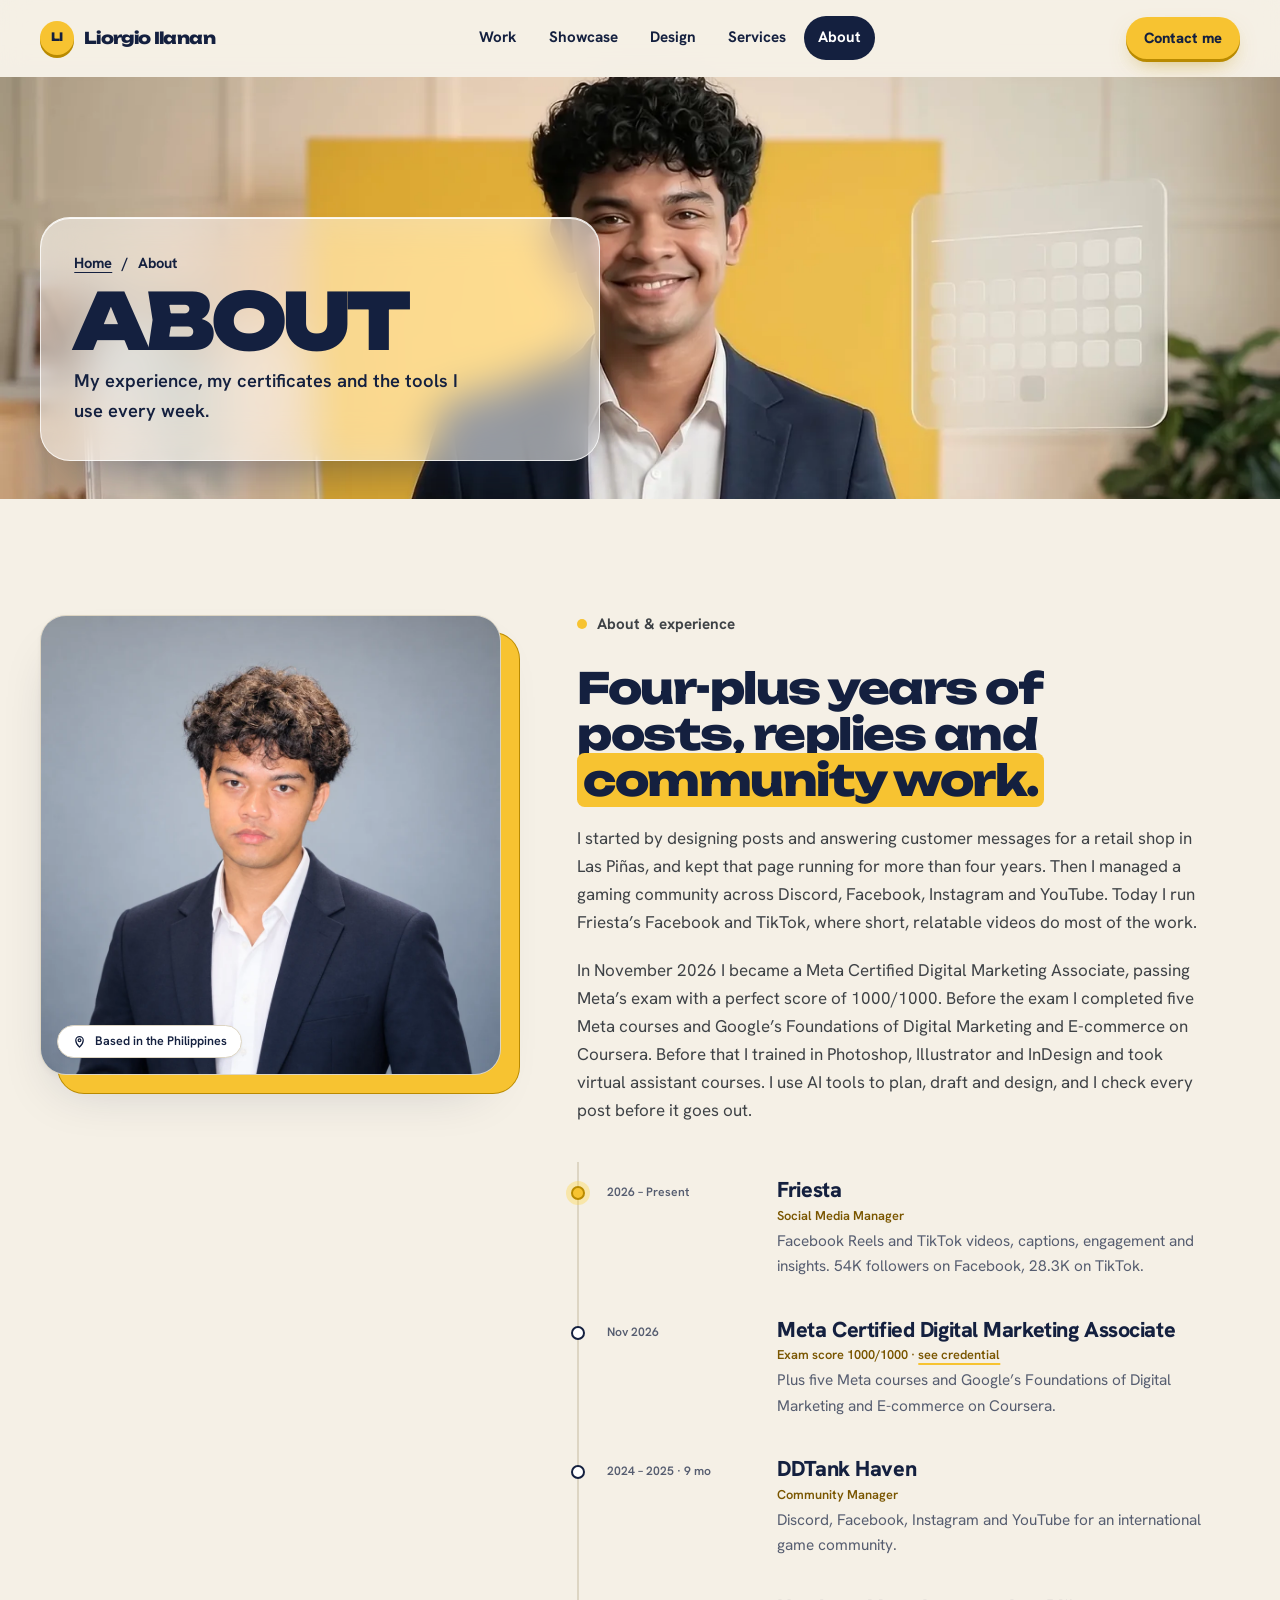
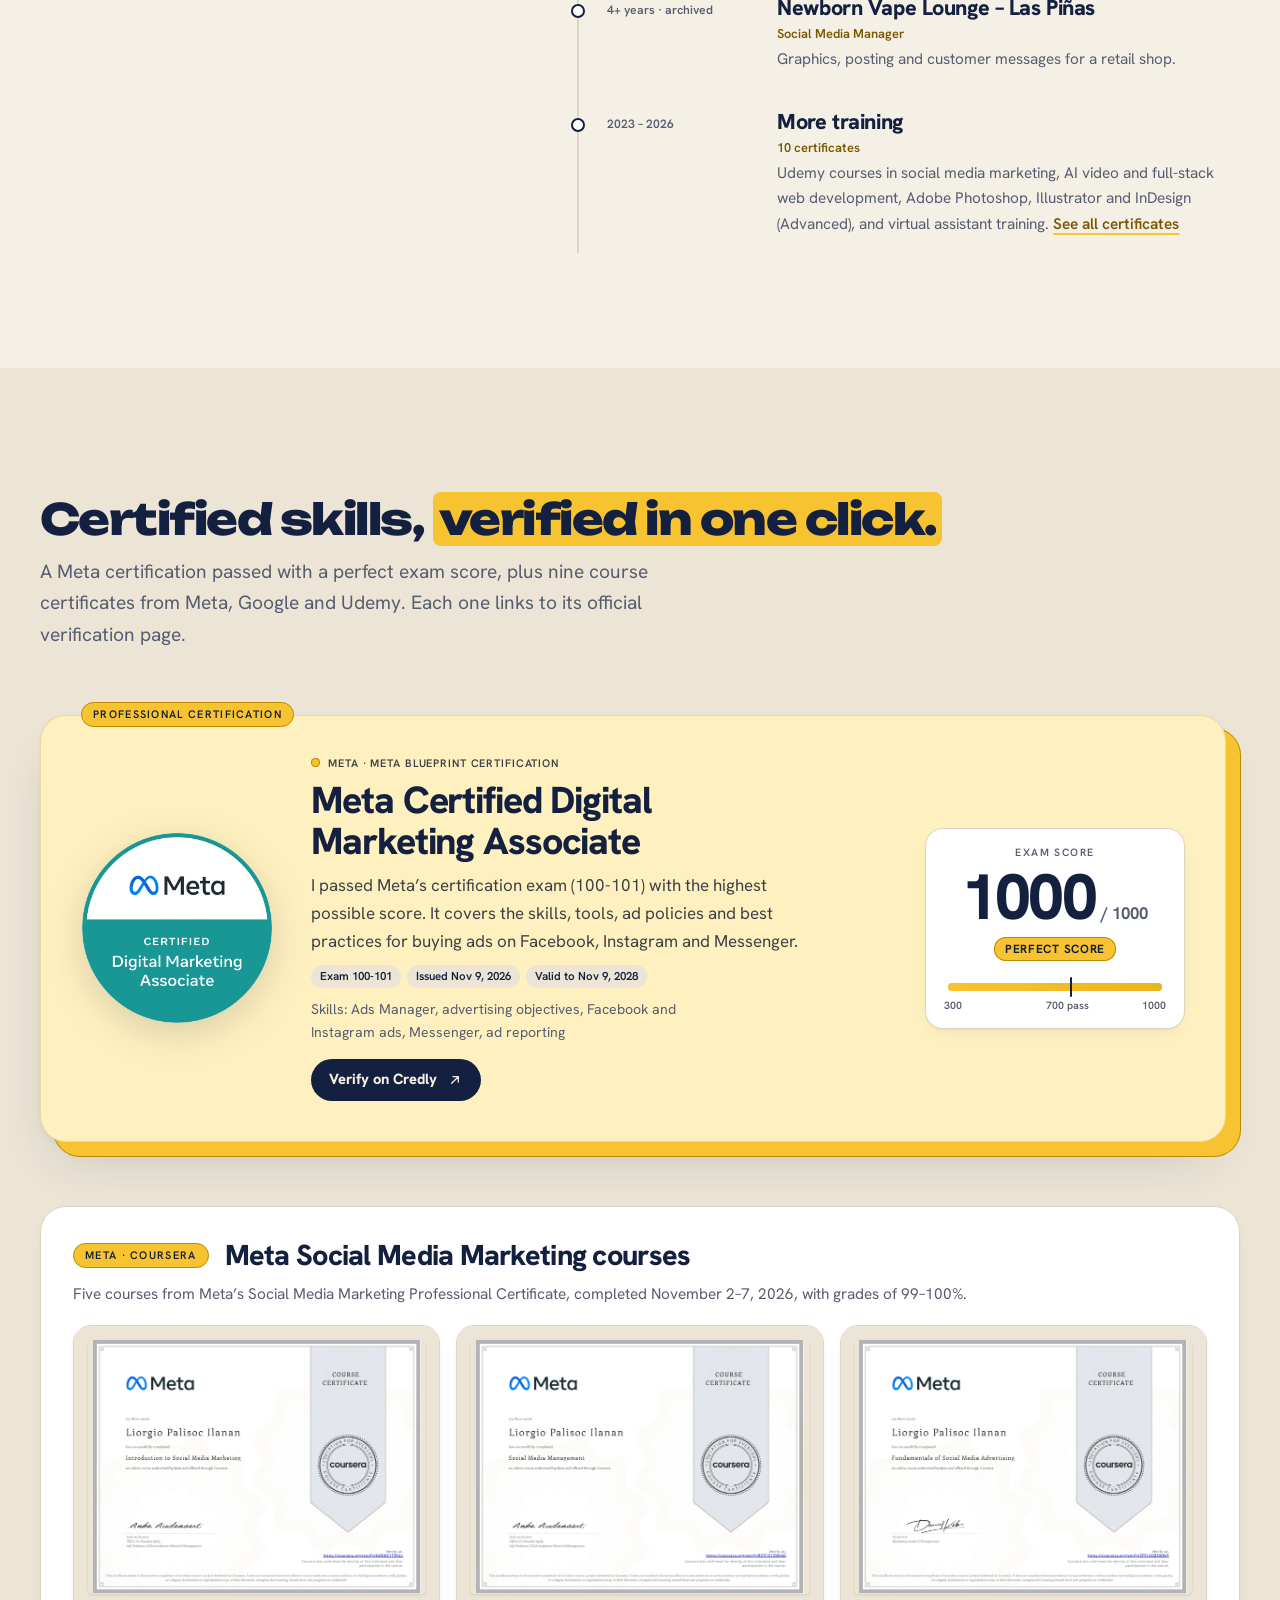
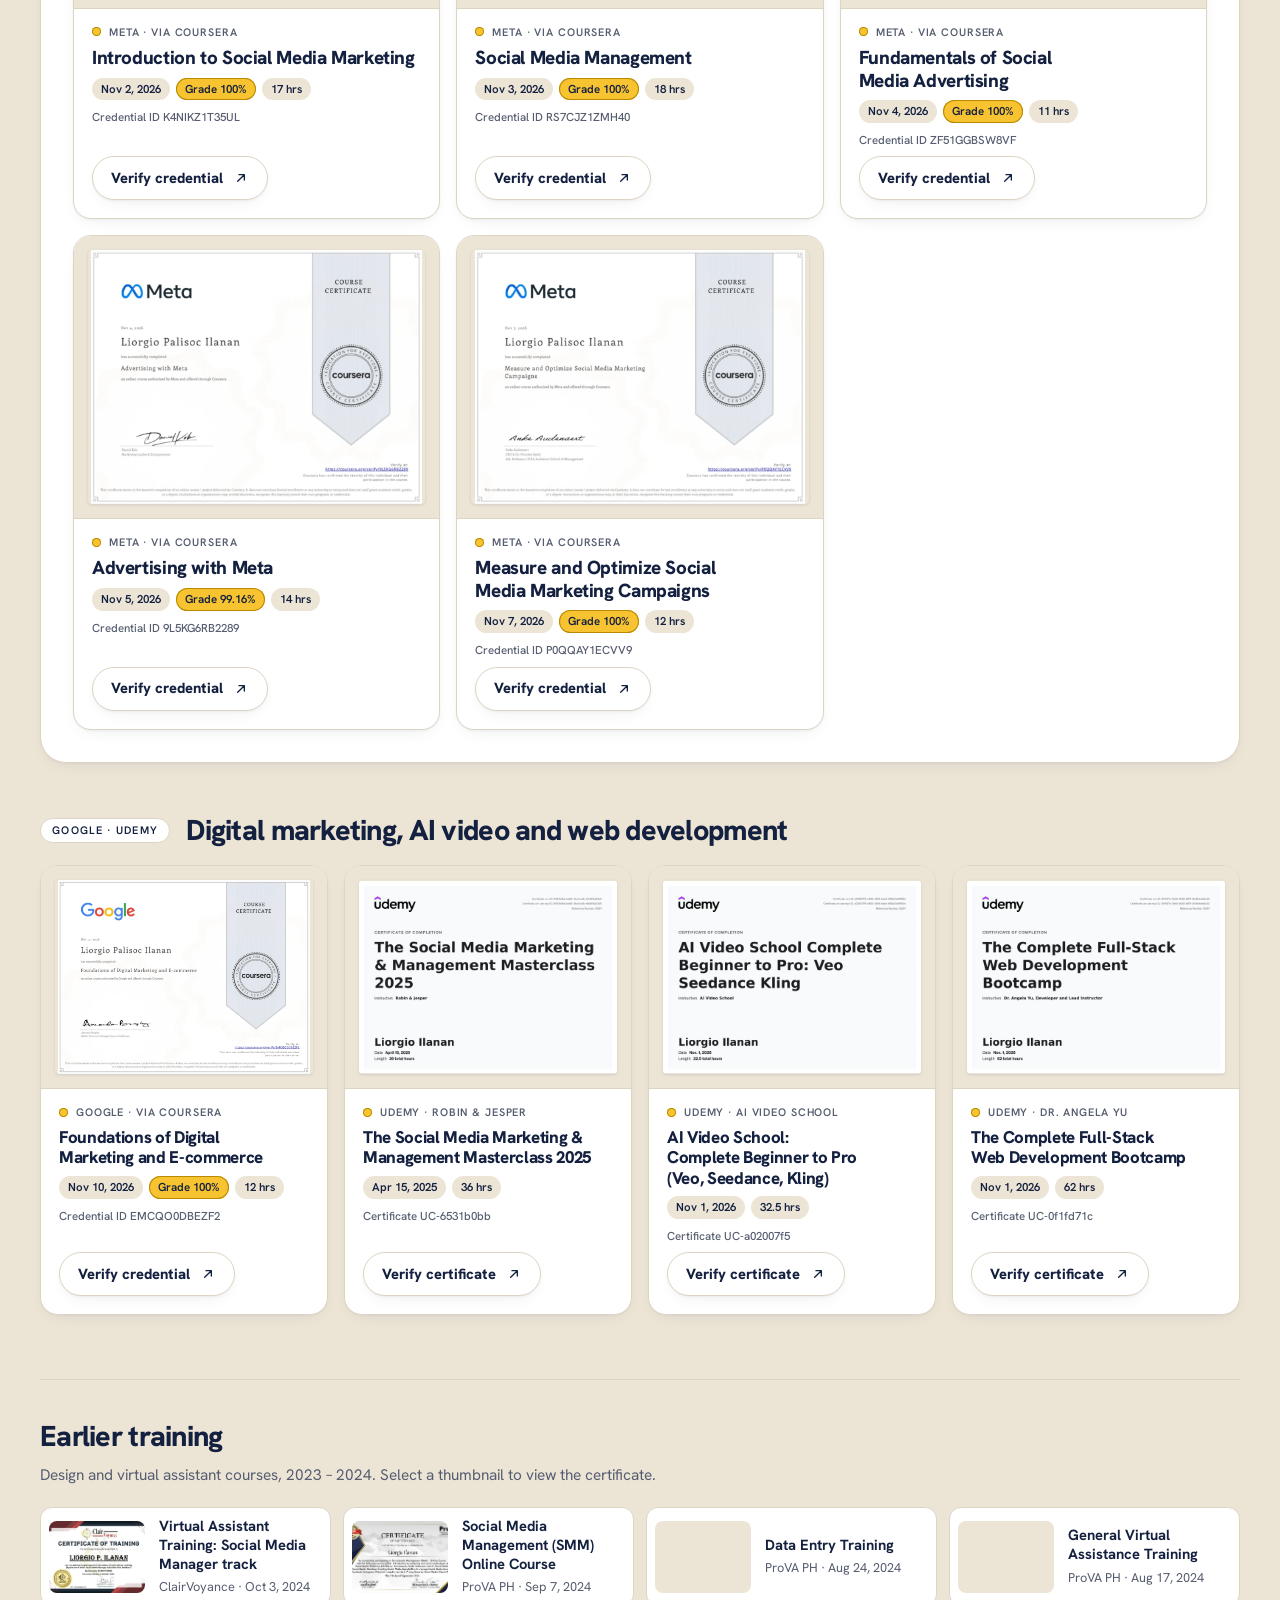
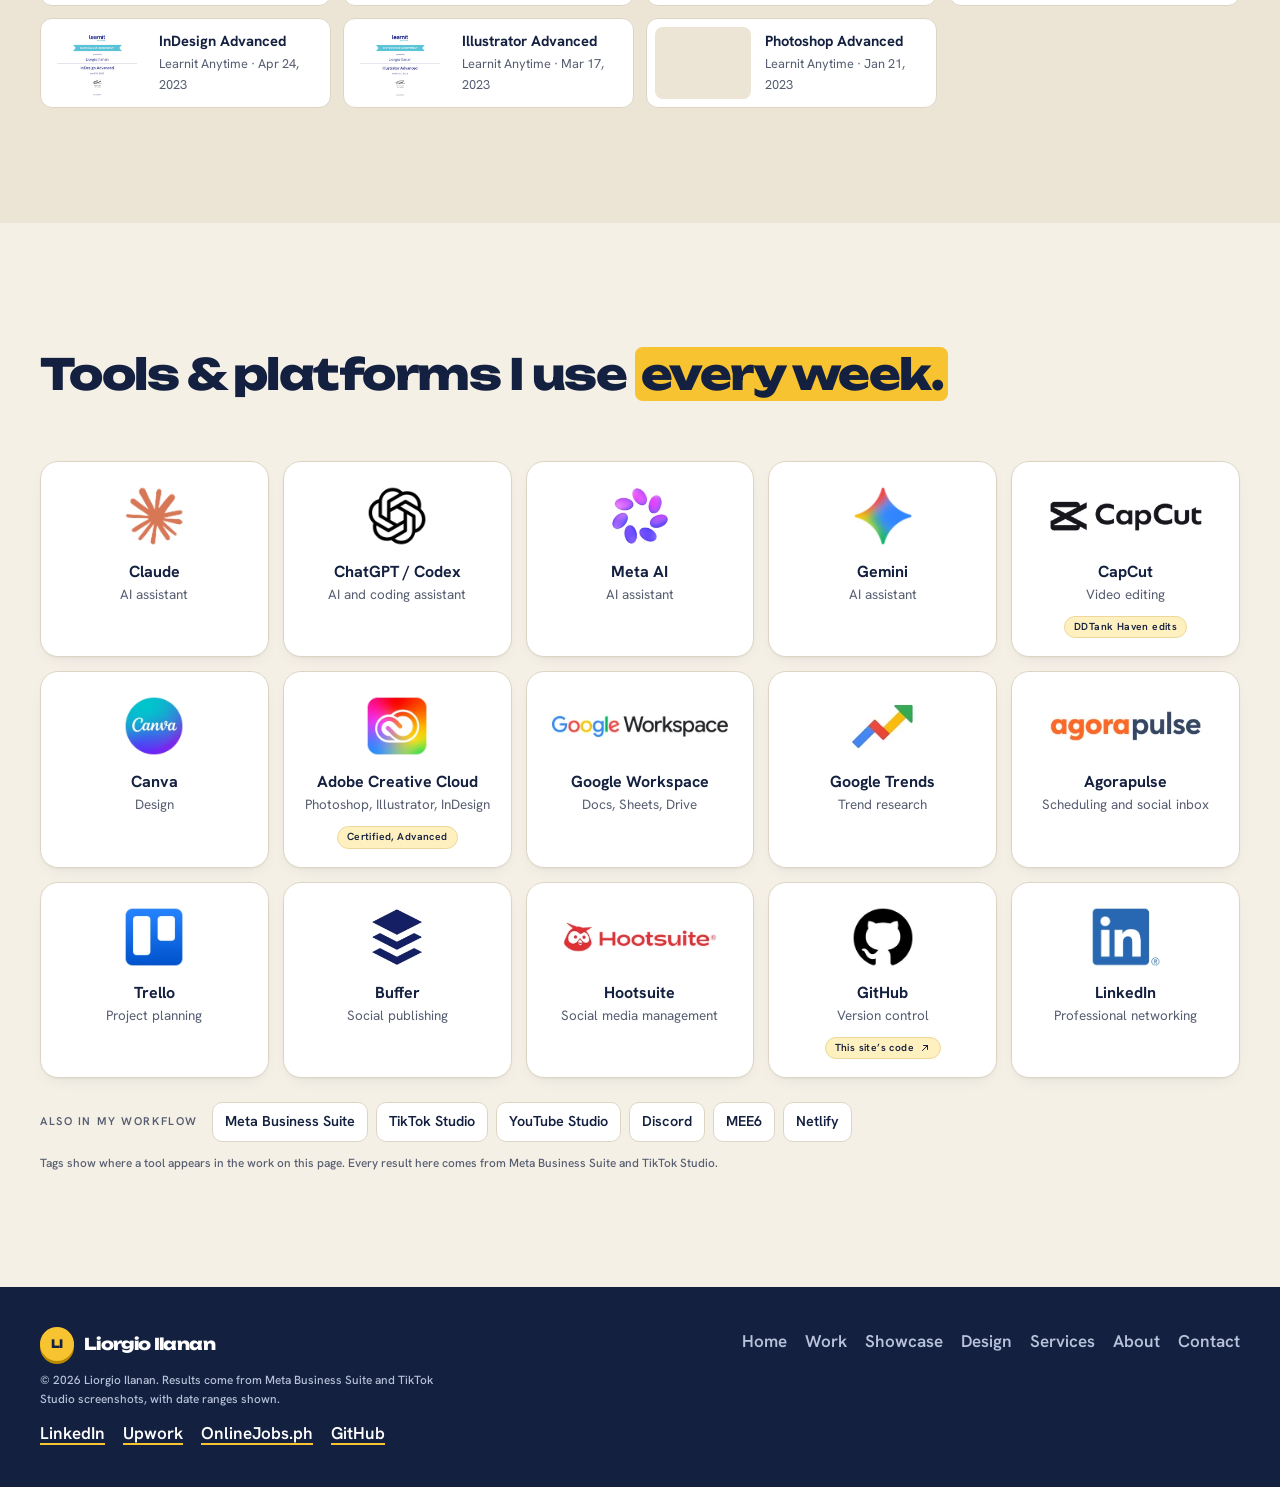
==== about.html @ defb8790 "Rebuild the portfolio as a multi-page site around the studio video Home now opens on Liorgio's studi" ====
<!doctype html>
<html lang="en">
<head>
<meta charset="utf-8">
<meta name="viewport" content="width=device-width, initial-scale=1, viewport-fit=cover">
<title>About | Experience, certificates and tools of Liorgio Ilanan</title>
<meta name="description" content="About Liorgio Ilanan: experience, the Meta Certified Digital Marketing Associate credential (1000/1000), Meta, Google and Udemy certificates, and tools.">
<meta name="robots" content="index, follow, max-image-preview:large">
<meta name="theme-color" content="#F5F0E6">
<meta name="author" content="Liorgio Ilanan">
<link rel="canonical" href="https://liorgioilanan.com/about.html">
<link rel="icon" href="/favicon.svg" type="image/svg+xml">
<link rel="apple-touch-icon" href="/apple-touch-icon.png">
<link rel="sitemap" type="application/xml" href="/sitemap.xml">
<meta property="og:type" content="website">
<meta property="og:locale" content="en_PH">
<meta property="og:site_name" content="Liorgio Ilanan">
<meta property="og:title" content="About | Experience, certificates and tools of Liorgio Ilanan">
<meta property="og:description" content="About Liorgio Ilanan: experience, the Meta Certified Digital Marketing Associate credential (1000/1000), Meta, Google and Udemy certificates, and tools.">
<meta property="og:url" content="https://liorgioilanan.com/about.html">
<meta property="og:image" content="https://raw.githubusercontent.com/Jiyoilnn/liorgio-smm-portfolio/main/og-image.jpg">
<meta property="og:image:alt" content="Liorgio Ilanan, Social Media &amp; Community Manager">
<meta property="og:image:width" content="1200">
<meta property="og:image:height" content="630">
<meta name="twitter:card" content="summary_large_image">
<meta name="twitter:title" content="About | Experience, certificates and tools of Liorgio Ilanan">
<meta name="twitter:description" content="About Liorgio Ilanan: experience, the Meta Certified Digital Marketing Associate credential (1000/1000), Meta, Google and Udemy certificates, and tools.">
<meta name="twitter:image" content="https://raw.githubusercontent.com/Jiyoilnn/liorgio-smm-portfolio/main/og-image.jpg">
<link rel="preload" as="image" href="img/hero-d.webp" type="image/webp" fetchpriority="high">
<script type="application/ld+json">{"@context":"https://schema.org","@graph":[{"@type":"WebSite","@id":"https://liorgioilanan.com/#website","url":"https://liorgioilanan.com/","name":"Liorgio Ilanan","inLanguage":"en","publisher":{"@id":"https://liorgioilanan.com/#person"}},{"@type":"WebPage","@id":"https://liorgioilanan.com/about.html#page","url":"https://liorgioilanan.com/about.html","name":"About | Experience, certificates and tools of Liorgio Ilanan","isPartOf":{"@id":"https://liorgioilanan.com/#website"},"about":{"@id":"https://liorgioilanan.com/#person"},"dateModified":"2026-11-12","inLanguage":"en"},{"@type":"BreadcrumbList","itemListElement":[{"@type":"ListItem","position":1,"name":"Home","item":"https://liorgioilanan.com/"},{"@type":"ListItem","position":2,"name":"About","item":"https://liorgioilanan.com/about.html"}]},{"@type":"Person","@id":"https://liorgioilanan.com/#person","name":"Liorgio Ilanan","givenName":"Liorgio","familyName":"Ilanan","jobTitle":"Social Media & Community Manager","award":"Meta Certified Digital Marketing Associate, exam score 1000/1000 (2026)","description":"Philippines-based Social Media & Community Manager: short-form Reels and TikToks, Discord communities, Meta ads and AI-assisted workflows.","url":"https://liorgioilanan.com/","image":"https://liorgioilanan.com/img/portrait-pro.webp","email":"mailto:ilananliorgio@gmail.com","address":{"@type":"PostalAddress","addressCountry":"PH"},"nationality":{"@type":"Country","name":"Philippines"},"worksFor":{"@type":"Organization","name":"Friesta","url":"https://www.facebook.com/profile.php?id=61585217476229"},"sameAs":["https://www.linkedin.com/in/liorgio-ilanan","https://www.upwork.com/freelancers/~018c248bba4673e37d","https://v2.onlinejobs.ph/jobseekers/info/3665353","https://github.com/Jiyoilnn"],"knowsAbout":["Social media management","Community management","Social media marketing","Social media advertising","Meta ads","Facebook Reels","TikTok marketing","Short-form video editing","Graphic design","Social media graphic design","Content planning","Discord community building","Customer personas","SMART goals and KPIs","Canva","Adobe Photoshop","CapCut","AI-assisted content workflows","Meta Ads Manager","Digital marketing","E-commerce marketing"],"hasCredential":[{"@type":"EducationalOccupationalCredential","name":"Meta Certified Digital Marketing Associate","credentialCategory":"Professional certification","educationalLevel":"Foundational","recognizedBy":{"@type":"Organization","name":"Meta"},"dateCreated":"2026-11-09","expires":"2028-11-09","url":"https://www.credly.com/badges/5b8d62da-4c95-43b2-bea7-99fc46a43070"},{"@type":"EducationalOccupationalCredential","name":"Introduction to Social Media Marketing","credentialCategory":"Course certificate","recognizedBy":{"@type":"Organization","name":"Meta"},"dateCreated":"2026-11-02","url":"https://coursera.org/share/1d00c72ac7eb42945563c8f54d3f9191"},{"@type":"EducationalOccupationalCredential","name":"Social Media Management","credentialCategory":"Course certificate","recognizedBy":{"@type":"Organization","name":"Meta"},"dateCreated":"2026-11-03","url":"https://coursera.org/share/b754c3d46e3225a2e65d7e848dc73378"},{"@type":"EducationalOccupationalCredential","name":"Fundamentals of Social Media Advertising","credentialCategory":"Course certificate","recognizedBy":{"@type":"Organization","name":"Meta"},"dateCreated":"2026-11-04","url":"https://coursera.org/share/e082be98833d5337c306645c3e685431"},{"@type":"EducationalOccupationalCredential","name":"Advertising with Meta","credentialCategory":"Course certificate","recognizedBy":{"@type":"Organization","name":"Meta"},"dateCreated":"2026-11-05","url":"https://www.coursera.org/account/accomplishments/verify/9L5KG6RB2289"},{"@type":"EducationalOccupationalCredential","name":"Measure and Optimize Social Media Marketing Campaigns","credentialCategory":"Course certificate","recognizedBy":{"@type":"Organization","name":"Meta"},"dateCreated":"2026-11-07","url":"https://www.coursera.org/account/accomplishments/verify/P0QQAY1ECVV9"},{"@type":"EducationalOccupationalCredential","name":"Foundations of Digital Marketing and E-commerce","credentialCategory":"Course certificate","recognizedBy":{"@type":"Organization","name":"Google"},"dateCreated":"2026-11-10","url":"https://www.coursera.org/account/accomplishments/verify/EMCQO0DBEZF2"},{"@type":"EducationalOccupationalCredential","name":"The Social Media Marketing & Management Masterclass 2025","credentialCategory":"Course certificate","recognizedBy":{"@type":"Organization","name":"Udemy"},"dateCreated":"2025-04-15","url":"https://www.udemy.com/certificate/UC-6531b0bb-ba68-4fcd-bc8c-ffa4515a23b5/"},{"@type":"EducationalOccupationalCredential","name":"AI Video School Complete Beginner to Pro: Veo Seedance Kling","credentialCategory":"Course certificate","recognizedBy":{"@type":"Organization","name":"Udemy"},"dateCreated":"2026-11-01","url":"https://www.udemy.com/certificate/UC-a02007f5-c602-4818-bde3-668a7e26f93d/"},{"@type":"EducationalOccupationalCredential","name":"The Complete Full-Stack Web Development Bootcamp","credentialCategory":"Course certificate","recognizedBy":{"@type":"Organization","name":"Udemy"},"dateCreated":"2026-11-01","url":"https://www.udemy.com/certificate/UC-0f1fd71c-2bf9-4b28-b87f-2b19cbdd0c32/"}]}]}</script>
<link rel="preconnect" href="https://fonts.googleapis.com">
<link rel="preconnect" href="https://fonts.gstatic.com" crossorigin>
<link rel="stylesheet" href="https://fonts.googleapis.com/css2?family=Unbounded:wght@600;800;900&family=Hanken+Grotesk:wght@400;500;600;700;800&display=swap">
<link rel="stylesheet" href="site.css">
</head>
<body>
<svg width="0" height="0" style="position:absolute" aria-hidden="true">
  <symbol id="i-arrow" viewBox="0 0 24 24"><path d="M5 12h14M13 6l6 6-6 6"/></symbol>
  <symbol id="i-out" viewBox="0 0 24 24"><path d="M7 17 17 7M9 7h8v8"/></symbol>
  <symbol id="i-menu" viewBox="0 0 24 24"><path d="M4 7h16M4 12h16M4 17h16"/></symbol>
  <symbol id="i-close" viewBox="0 0 24 24"><path d="M6 6l12 12M18 6 6 18"/></symbol>
  <symbol id="i-left" viewBox="0 0 24 24"><path d="M19 12H5M11 6l-6 6 6 6"/></symbol>
  <symbol id="i-copy" viewBox="0 0 24 24"><rect x="9" y="9" width="11" height="11" rx="2"/><path d="M5 15V6a2 2 0 0 1 2-2h9"/></symbol>
  <symbol id="i-mail" viewBox="0 0 24 24"><rect x="3" y="5" width="18" height="14" rx="2"/><path d="m4 7 8 6 8-6"/></symbol>
  <symbol id="i-plus" viewBox="0 0 24 24"><path d="M12 5v14M5 12h14"/></symbol>
  <symbol id="i-pin" viewBox="0 0 24 24"><path d="M12 21s-6-5.5-6-11a6 6 0 0 1 12 0c0 5.5-6 11-6 11z"/><circle cx="12" cy="10" r="2.2"/></symbol>
  <symbol id="i-video" viewBox="0 0 24 24"><rect x="5" y="2.5" width="14" height="19" rx="3"/><path d="M10.5 9.5v5l4-2.5z"/></symbol>
  <symbol id="i-cal" viewBox="0 0 24 24"><rect x="3.5" y="5" width="17" height="15.5" rx="2.5"/><path d="M3.5 10h17M8 3v4M16 3v4M8 14h2M14 14h2M8 17h2"/></symbol>
  <symbol id="i-image" viewBox="0 0 24 24"><rect x="3.5" y="4" width="17" height="16" rx="2.5"/><circle cx="9" cy="9.5" r="1.8"/><path d="m4 18 5.5-5.5 4 4L16 14l4 4"/></symbol>
  <symbol id="i-users" viewBox="0 0 24 24"><circle cx="9" cy="8.5" r="3.2"/><path d="M3 19.5c.6-3.3 3-5 6-5s5.4 1.7 6 5"/><circle cx="17" cy="9.5" r="2.4"/><path d="M16.5 14.6c2.3.2 4 1.7 4.5 4.4"/></symbol>
  <symbol id="i-chat" viewBox="0 0 24 24"><path d="M4 5.5h16v10H9.5L5 19.5v-4H4z"/><path d="M8 9.5h8M8 12.5h5"/></symbol>
  <symbol id="i-chart" viewBox="0 0 24 24"><path d="M4 20h16M7 16.5v-5M12 16.5V7M17 16.5v-8"/></symbol>
  <symbol id="i-spark" viewBox="0 0 24 24"><path d="M12 3.5 13.8 9l5.7 1.5-5.7 1.6L12 17.5l-1.8-5.4L4.5 10.5 10.2 9z"/><path d="M18.5 16.5l.7 2 2 .7-2 .7-.7 2-.7-2-2-.7 2-.7z"/></symbol>
  <symbol id="i-play" viewBox="0 0 24 24"><path d="M8 5.5v13l10.5-6.5z"/></symbol>
  <symbol id="i-award" viewBox="0 0 24 24"><circle cx="12" cy="9" r="5.5"/><path d="m9.6 9.1 1.7 1.7 3.2-3.3"/><path d="M8.6 13.4 7.2 21l4.8-2.6 4.8 2.6-1.4-7.6"/></symbol>
  <symbol id="i-target" viewBox="0 0 24 24"><circle cx="12" cy="12" r="8.5"/><circle cx="12" cy="12" r="4.5"/><circle cx="12" cy="12" r=".8"/></symbol>
</svg>

<a class="skip" href="#main">Skip to content</a>

<header class="site-head" id="site-head">
  <div class="wrap nav">
    <a class="brand" href="index.html" aria-label="Liorgio Ilanan, home"><span class="brand-mark" aria-hidden="true">LI</span><span>Liorgio Ilanan</span></a>
    <nav aria-label="Main">
      <ul class="pill">
        <li><a href="work.html">Work</a></li>
        <li><a href="showcase.html">Showcase</a></li>
        <li><a href="design.html">Design</a></li>
        <li><a href="services.html">Services</a></li>
        <li><a href="about.html" aria-current="page">About</a></li>
      </ul>
    </nav>
    <div class="nav-end">
      <a class="btn btn-sun btn-sm" href="contact.html">Contact me</a>
      <button class="menu-btn" id="menu-btn" type="button" aria-expanded="false" aria-controls="mobile-menu" aria-label="Open menu"><svg class="ic"><use href="#i-menu"/></svg></button>
    </div>
  </div>
  <div class="mobile-menu" id="mobile-menu" hidden>
    <nav class="wrap" aria-label="Mobile">
      <ul>
        <li><a href="index.html">Home <svg class="ic"><use href="#i-arrow"/></svg></a></li>
        <li><a href="work.html">Work <svg class="ic"><use href="#i-arrow"/></svg></a></li>
        <li><a href="showcase.html">Showcase <svg class="ic"><use href="#i-arrow"/></svg></a></li>
        <li><a href="design.html">Design <svg class="ic"><use href="#i-arrow"/></svg></a></li>
        <li><a href="services.html">Services <svg class="ic"><use href="#i-arrow"/></svg></a></li>
        <li><a href="about.html" aria-current="page">About <svg class="ic"><use href="#i-arrow"/></svg></a></li>
        <li><a href="contact.html">Contact <svg class="ic"><use href="#i-arrow"/></svg></a></li>
      </ul>
    </nav>
  </div>
</header>

<main id="main" class="pg-about">
<section class="ph" aria-labelledby="ph-title">
  <img class="ph-bg" src="img/hero-d.webp" width="1600" height="900" alt="Liorgio Ilanan in his studio, smiling at the camera" fetchpriority="high">
  <div class="wrap ph-in">
    <div class="ph-card glass">
      <p class="crumb"><a href="index.html">Home</a><span aria-hidden="true">/</span>About</p>
      <h1 class="ph-title" id="ph-title">About</h1>
      <p class="ph-sub">My experience, my certificates and the tools I use every week.</p>
    </div>
  </div>
</section>
<section class="band" id="experience" aria-labelledby="about-title">
  <div class="wrap about">
    <figure class="about-photo rv" style="margin:0">
      <img src="img/portrait-about.webp" width="1000" height="1000" alt="Liorgio Ilanan in a navy blazer and white shirt" loading="lazy" decoding="async">
      <figcaption class="loc"><svg class="ic" style="width:15px;height:15px"><use href="#i-pin"/></svg>Based in the Philippines</figcaption>
    </figure>
    <div class="about-body">
      <p class="eyebrow">About &amp; experience</p>
      <h2 class="h2" id="about-title">Four-plus years of posts, replies and <mark>community work.</mark></h2>
      <p>I started by designing posts and answering customer messages for a retail shop in Las Piñas, and kept that page running for more than four years. Then I managed a gaming community across Discord, Facebook, Instagram and YouTube. Today I run Friesta’s Facebook and TikTok, where short, relatable videos do most of the work.</p>
      <p>In November 2026 I became a Meta Certified Digital Marketing Associate, passing Meta’s exam with a perfect score of 1000/1000. Before the exam I completed five Meta courses and Google’s Foundations of Digital Marketing and E-commerce on Coursera. Before that I trained in Photoshop, Illustrator and InDesign and took virtual assistant courses. I use AI tools to plan, draft and design, and I check every post before it goes out.</p>
      <ol class="timeline" aria-label="Career timeline">
        <li class="tl now"><span class="when">2026 – Present</span><h3>Friesta<small>Social Media Manager</small></h3><p>Facebook Reels and TikTok videos, captions, engagement and insights. 54K followers on Facebook, 28.3K on TikTok.</p></li>
        <li class="tl"><span class="when">Nov 2026</span><h3>Meta Certified Digital Marketing Associate<small>Exam score 1000/1000 · <a class="link" href="#meta-certified">see credential</a></small></h3><p>Plus five Meta courses and Google’s Foundations of Digital Marketing and E-commerce on Coursera.</p></li>
        <li class="tl"><span class="when">2024 – 2025 · 9 mo</span><h3>DDTank Haven<small>Community Manager</small></h3><p>Discord, Facebook, Instagram and YouTube for an international game community.</p></li>
        <li class="tl"><span class="when">4+ years · archived</span><h3>Newborn Vape Lounge – Las Piñas<small>Social Media Manager</small></h3><p>Graphics, posting and customer messages for a retail shop.</p></li>
        <li class="tl"><span class="when">2023 – 2026</span><h3>More training<small>10 certificates</small></h3><p>Udemy courses in social media marketing, AI video and full-stack web development, Adobe Photoshop, Illustrator and InDesign (Advanced), and virtual assistant training. <a class="link" href="#certifications">See all certificates</a></p></li>
      </ol>
    </div>
  </div>
</section>
<section class="band alt" id="certifications" aria-labelledby="cert-title">
  <div class="wrap">
    <div class="section-head rv">
      <p class="eyebrow">Certifications</p>
      <h2 class="h2" id="cert-title">Certified skills, <mark>verified in one click.</mark></h2>
      <p class="lead">A Meta certification passed with a perfect exam score, plus nine course certificates from Meta, Google and Udemy. Each one links to its official verification page.</p>
    </div>

    <article class="feat rv" id="meta-certified" aria-labelledby="feat-title">
      <span class="tag sun feat-ribbon">Professional certification</span>
      <a class="feat-badge" href="https://www.credly.com/badges/5b8d62da-4c95-43b2-bea7-99fc46a43070" target="_blank" rel="noopener"><img src="img/badge-meta-dma.webp" width="680" height="680" alt="Meta Certified Digital Marketing Associate badge" loading="lazy" decoding="async"><span class="sr-only"> (view the badge on Credly, opens in a new tab)</span></a>
      <div class="feat-info">
        <p class="iss"><i aria-hidden="true"></i>Meta · Meta Blueprint certification</p>
        <h3 id="feat-title">Meta Certified Digital Marketing Associate</h3>
        <p>I passed Meta’s certification exam (100-101) with the highest possible score. It covers the skills, tools, ad policies and best practices for buying ads on Facebook, Instagram and Messenger.</p>
        <ul class="facts"><li>Exam 100-101</li><li>Issued Nov 9, 2026</li><li>Valid to Nov 9, 2028</li></ul>
        <p class="skills">Skills: Ads Manager, advertising objectives, Facebook and Instagram ads, Messenger, ad reporting</p>
        <div class="acts">
          <a class="btn btn-dark btn-sm" href="https://www.credly.com/badges/5b8d62da-4c95-43b2-bea7-99fc46a43070" target="_blank" rel="noopener">Verify on Credly <svg class="ic" aria-hidden="true"><use href="#i-out"/></svg><span class="sr-only"> (opens in a new tab)</span></a>
        </div>
      </div>
      <div class="score" aria-label="Exam score 1000 out of 1000, passing score 700">
        <p class="k">Exam score</p>
        <p class="v"><b>1000</b><span>/ 1000</span></p>
        <span class="pill">Perfect score</span>
        <div class="meter-wrap" aria-hidden="true">
          <div class="meter"><i></i><span class="pass"></span></div>
          <p class="meter-x"><span>300</span><span>700 pass</span><span>1000</span></p>
        </div>
      </div>
    </article>

    <div class="cgroup meta rv">
      <div class="cgroup-head">
        <span class="tag sun">Meta · Coursera</span>
        <h3>Meta Social Media Marketing courses</h3>
        <p>Five courses from Meta’s Social Media Marketing Professional Certificate, completed November 2–7, 2026, with grades of 99–100%.</p>
      </div>
      <div class="vgrid">
        <article class="vcert">
          <button class="zoom" type="button" data-full="img/cert-meta-intro.webp" data-group="vcerts" data-cap="Meta course certificate via Coursera: Introduction to Social Media Marketing, completed Nov 2, 2026. Verify at coursera.org/verify/K4NIKZ1T35UL."><img src="img/cert-meta-intro.webp" width="1400" height="1082" alt="Meta certificate: Introduction to Social Media Marketing" loading="lazy" decoding="async"></button>
          <div class="vbody">
            <p class="iss"><i aria-hidden="true"></i>Meta · via Coursera</p>
            <h4>Introduction to Social Media Marketing</h4>
            <ul class="facts"><li>Nov 2, 2026</li><li class="hi">Grade 100%</li><li>17 hrs</li></ul>
            <p class="cid">Credential ID K4NIKZ1T35UL</p>
            <a class="btn btn-ghost btn-sm" href="https://coursera.org/share/1d00c72ac7eb42945563c8f54d3f9191" target="_blank" rel="noopener">Verify credential <svg class="ic" aria-hidden="true"><use href="#i-out"/></svg><span class="sr-only"> for Introduction to Social Media Marketing (opens in a new tab)</span></a>
          </div>
        </article>
        <article class="vcert">
          <button class="zoom" type="button" data-full="img/cert-meta-smm.webp" data-group="vcerts" data-cap="Meta course certificate via Coursera: Social Media Management, completed Nov 3, 2026. Verify at coursera.org/verify/RS7CJZ1ZMH40."><img src="img/cert-meta-smm.webp" width="1400" height="1082" alt="Meta certificate: Social Media Management" loading="lazy" decoding="async"></button>
          <div class="vbody">
            <p class="iss"><i aria-hidden="true"></i>Meta · via Coursera</p>
            <h4>Social Media Management</h4>
            <ul class="facts"><li>Nov 3, 2026</li><li class="hi">Grade 100%</li><li>18 hrs</li></ul>
            <p class="cid">Credential ID RS7CJZ1ZMH40</p>
            <a class="btn btn-ghost btn-sm" href="https://coursera.org/share/b754c3d46e3225a2e65d7e848dc73378" target="_blank" rel="noopener">Verify credential <svg class="ic" aria-hidden="true"><use href="#i-out"/></svg><span class="sr-only"> for Social Media Management (opens in a new tab)</span></a>
          </div>
        </article>
        <article class="vcert">
          <button class="zoom" type="button" data-full="img/cert-meta-ads.webp" data-group="vcerts" data-cap="Meta course certificate via Coursera: Fundamentals of Social Media Advertising, completed Nov 4, 2026. Verify at coursera.org/verify/ZF51GGBSW8VF."><img src="img/cert-meta-ads.webp" width="1400" height="1082" alt="Meta certificate: Fundamentals of Social Media Advertising" loading="lazy" decoding="async"></button>
          <div class="vbody">
            <p class="iss"><i aria-hidden="true"></i>Meta · via Coursera</p>
            <h4>Fundamentals of Social Media Advertising</h4>
            <ul class="facts"><li>Nov 4, 2026</li><li class="hi">Grade 100%</li><li>11 hrs</li></ul>
            <p class="cid">Credential ID ZF51GGBSW8VF</p>
            <a class="btn btn-ghost btn-sm" href="https://coursera.org/share/e082be98833d5337c306645c3e685431" target="_blank" rel="noopener">Verify credential <svg class="ic" aria-hidden="true"><use href="#i-out"/></svg><span class="sr-only"> for Fundamentals of Social Media Advertising (opens in a new tab)</span></a>
          </div>
        </article>
        <article class="vcert">
          <button class="zoom" type="button" data-full="img/cert-meta-advertising.webp" data-group="vcerts" data-cap="Meta course certificate via Coursera: Advertising with Meta, completed Nov 5, 2026 with a 99.16% grade. Verify at coursera.org/verify/9L5KG6RB2289."><img src="img/cert-meta-advertising.webp" width="998" height="766" alt="Meta certificate: Advertising with Meta" loading="lazy" decoding="async"></button>
          <div class="vbody">
            <p class="iss"><i aria-hidden="true"></i>Meta · via Coursera</p>
            <h4>Advertising with Meta</h4>
            <ul class="facts"><li>Nov 5, 2026</li><li class="hi">Grade 99.16%</li><li>14 hrs</li></ul>
            <p class="cid">Credential ID 9L5KG6RB2289</p>
            <a class="btn btn-ghost btn-sm" href="https://www.coursera.org/account/accomplishments/verify/9L5KG6RB2289" target="_blank" rel="noopener">Verify credential <svg class="ic" aria-hidden="true"><use href="#i-out"/></svg><span class="sr-only"> for Advertising with Meta (opens in a new tab)</span></a>
          </div>
        </article>
        <article class="vcert">
          <button class="zoom" type="button" data-full="img/cert-meta-measure.webp" data-group="vcerts" data-cap="Meta course certificate via Coursera: Measure and Optimize Social Media Marketing Campaigns, completed Nov 7, 2026 with a 100% grade. Verify at coursera.org/verify/P0QQAY1ECVV9."><img src="img/cert-meta-measure.webp" width="998" height="766" alt="Meta certificate: Measure and Optimize Social Media Marketing Campaigns" loading="lazy" decoding="async"></button>
          <div class="vbody">
            <p class="iss"><i aria-hidden="true"></i>Meta · via Coursera</p>
            <h4>Measure and Optimize Social Media Marketing Campaigns</h4>
            <ul class="facts"><li>Nov 7, 2026</li><li class="hi">Grade 100%</li><li>12 hrs</li></ul>
            <p class="cid">Credential ID P0QQAY1ECVV9</p>
            <a class="btn btn-ghost btn-sm" href="https://www.coursera.org/account/accomplishments/verify/P0QQAY1ECVV9" target="_blank" rel="noopener">Verify credential <svg class="ic" aria-hidden="true"><use href="#i-out"/></svg><span class="sr-only"> for Measure and Optimize Social Media Marketing Campaigns (opens in a new tab)</span></a>
          </div>
        </article>
      </div>
    </div>

    <div class="cgroup rv">
      <div class="cgroup-head">
        <span class="tag">Google · Udemy</span>
        <h3>Digital marketing, AI video and web development</h3>
      </div>
      <div class="vgrid four">
        <article class="vcert">
          <button class="zoom" type="button" data-full="img/cert-google-dmec.webp" data-group="vcerts" data-cap="Google course certificate via Coursera: Foundations of Digital Marketing and E-commerce, completed Nov 10, 2026 with a 100% grade. Verify at coursera.org/verify/EMCQO0DBEZF2."><img src="img/cert-google-dmec.webp" width="998" height="766" alt="Google certificate: Foundations of Digital Marketing and E-commerce" loading="lazy" decoding="async"></button>
          <div class="vbody">
            <p class="iss"><i aria-hidden="true"></i>Google · via Coursera</p>
            <h4>Foundations of Digital Marketing and E-commerce</h4>
            <ul class="facts"><li>Nov 10, 2026</li><li class="hi">Grade 100%</li><li>12 hrs</li></ul>
            <p class="cid">Credential ID EMCQO0DBEZF2</p>
            <a class="btn btn-ghost btn-sm" href="https://www.coursera.org/account/accomplishments/verify/EMCQO0DBEZF2" target="_blank" rel="noopener">Verify credential <svg class="ic" aria-hidden="true"><use href="#i-out"/></svg><span class="sr-only"> for Foundations of Digital Marketing and E-commerce (opens in a new tab)</span></a>
          </div>
        </article>
        <article class="vcert">
          <button class="zoom" type="button" data-full="img/cert-udemy-smm.webp" data-group="vcerts" data-cap="Udemy certificate of completion: The Social Media Marketing &amp; Management Masterclass 2025, by Robin &amp; Jesper, April 15, 2025, 36 total hours."><img src="img/cert-udemy-smm.webp" width="1400" height="1041" alt="Udemy certificate: The Social Media Marketing and Management Masterclass 2025" loading="lazy" decoding="async"></button>
          <div class="vbody">
            <p class="iss"><i aria-hidden="true"></i>Udemy · Robin &amp; Jesper</p>
            <h4>The Social Media Marketing &amp; Management Masterclass 2025</h4>
            <ul class="facts"><li>Apr 15, 2025</li><li>36 hrs</li></ul>
            <p class="cid">Certificate UC-6531b0bb</p>
            <a class="btn btn-ghost btn-sm" href="https://www.udemy.com/certificate/UC-6531b0bb-ba68-4fcd-bc8c-ffa4515a23b5/" target="_blank" rel="noopener">Verify certificate <svg class="ic" aria-hidden="true"><use href="#i-out"/></svg><span class="sr-only"> for the Social Media Marketing and Management Masterclass (opens in a new tab)</span></a>
          </div>
        </article>
        <article class="vcert">
          <button class="zoom" type="button" data-full="img/cert-udemy-aivideo.webp" data-group="vcerts" data-cap="Udemy certificate of completion: AI Video School Complete Beginner to Pro: Veo Seedance Kling, by AI Video School, Nov 1, 2026, 32.5 total hours."><img src="img/cert-udemy-aivideo.webp" width="1400" height="1041" alt="Udemy certificate: AI Video School Complete Beginner to Pro" loading="lazy" decoding="async"></button>
          <div class="vbody">
            <p class="iss"><i aria-hidden="true"></i>Udemy · AI Video School</p>
            <h4>AI Video School: Complete Beginner to Pro (Veo, Seedance, Kling)</h4>
            <ul class="facts"><li>Nov 1, 2026</li><li>32.5 hrs</li></ul>
            <p class="cid">Certificate UC-a02007f5</p>
            <a class="btn btn-ghost btn-sm" href="https://www.udemy.com/certificate/UC-a02007f5-c602-4818-bde3-668a7e26f93d/" target="_blank" rel="noopener">Verify certificate <svg class="ic" aria-hidden="true"><use href="#i-out"/></svg><span class="sr-only"> for AI Video School (opens in a new tab)</span></a>
          </div>
        </article>
        <article class="vcert">
          <button class="zoom" type="button" data-full="img/cert-udemy-fullstack.webp" data-group="vcerts" data-cap="Udemy certificate of completion: The Complete Full-Stack Web Development Bootcamp, by Dr. Angela Yu, Nov 1, 2026, 62 total hours."><img src="img/cert-udemy-fullstack.webp" width="1400" height="1041" alt="Udemy certificate: The Complete Full-Stack Web Development Bootcamp" loading="lazy" decoding="async"></button>
          <div class="vbody">
            <p class="iss"><i aria-hidden="true"></i>Udemy · Dr. Angela Yu</p>
            <h4>The Complete Full-Stack Web Development Bootcamp</h4>
            <ul class="facts"><li>Nov 1, 2026</li><li>62 hrs</li></ul>
            <p class="cid">Certificate UC-0f1fd71c</p>
            <a class="btn btn-ghost btn-sm" href="https://www.udemy.com/certificate/UC-0f1fd71c-2bf9-4b28-b87f-2b19cbdd0c32/" target="_blank" rel="noopener">Verify certificate <svg class="ic" aria-hidden="true"><use href="#i-out"/></svg><span class="sr-only"> for the Full-Stack Web Development Bootcamp (opens in a new tab)</span></a>
          </div>
        </article>
      </div>
    </div>

    <div class="older rv">
      <div class="cgroup-head">
        <h3>Earlier training</h3>
        <p>Design and virtual assistant courses, 2023 – 2024. Select a thumbnail to view the certificate.</p>
      </div>
      <ul class="older-list">
        <li><button class="zoom" type="button" data-full="img/cert-clairvoyance.webp" data-group="oldcerts" data-cap="ClairVoyance certificate of training: two-week Virtual Assistant Training (Appointment Setter, Social Media Manager, Administrative Assistant), October 3, 2024."><img src="img/cert-clairvoyance.webp" width="963" height="669" alt="ClairVoyance certificate" loading="lazy" decoding="async"></button><div><p class="ti">Virtual Assistant Training: Social Media Manager track</p><p class="dt">ClairVoyance · Oct 3, 2024</p></div></li>
        <li><button class="zoom" type="button" data-full="img/cert-prova-smm.webp" data-group="oldcerts" data-cap="ProVA PH certificate of participation: Social Media Management (SMM) Online Course, September 7, 2024."><img src="img/cert-prova-smm.webp" width="1077" height="617" alt="ProVA SMM certificate" loading="lazy" decoding="async"></button><div><p class="ti">Social Media Management (SMM) Online Course</p><p class="dt">ProVA PH · Sep 7, 2024</p></div></li>
        <li><button class="zoom" type="button" data-full="img/cert-prova-data.webp" data-group="oldcerts" data-cap="ProVA PH certificate of participation: Data Entry training, August 24, 2024."><img src="img/cert-prova-data.webp" width="926" height="528" alt="ProVA data entry certificate" loading="lazy" decoding="async"></button><div><p class="ti">Data Entry Training</p><p class="dt">ProVA PH · Aug 24, 2024</p></div></li>
        <li><button class="zoom" type="button" data-full="img/cert-prova-gva.webp" data-group="oldcerts" data-cap="ProVA PH certificate of participation: General Virtual Assistance Training, August 17, 2024."><img src="img/cert-prova-gva.webp" width="941" height="528" alt="ProVA general virtual assistance certificate" loading="lazy" decoding="async"></button><div><p class="ti">General Virtual Assistance Training</p><p class="dt">ProVA PH · Aug 17, 2024</p></div></li>
        <li><button class="zoom" type="button" data-full="img/cert-learnit-id.webp" data-group="oldcerts" data-cap="Learnit Anytime certificate of achievement: InDesign Advanced, April 24, 2023."><img src="img/cert-learnit-id.webp" width="736" height="574" alt="Learnit InDesign Advanced certificate" loading="lazy" decoding="async"></button><div><p class="ti">InDesign Advanced</p><p class="dt">Learnit Anytime · Apr 24, 2023</p></div></li>
        <li><button class="zoom" type="button" data-full="img/cert-learnit-ai.webp" data-group="oldcerts" data-cap="Learnit Anytime certificate of achievement: Illustrator Advanced, March 17, 2023."><img src="img/cert-learnit-ai.webp" width="749" height="574" alt="Learnit Illustrator Advanced certificate" loading="lazy" decoding="async"></button><div><p class="ti">Illustrator Advanced</p><p class="dt">Learnit Anytime · Mar 17, 2023</p></div></li>
        <li><button class="zoom" type="button" data-full="img/cert-learnit-ps.webp" data-group="oldcerts" data-cap="Learnit Anytime certificate of achievement: Photoshop Advanced, January 21, 2023."><img src="img/cert-learnit-ps.webp" width="748" height="574" alt="Learnit Photoshop Advanced certificate" loading="lazy" decoding="async"></button><div><p class="ti">Photoshop Advanced</p><p class="dt">Learnit Anytime · Jan 21, 2023</p></div></li>
      </ul>
    </div>
  </div>
</section>
<section class="band" id="tools" aria-labelledby="tools-title">
  <div class="wrap">
    <div class="section-head rv">
      <p class="eyebrow">Tools</p>
      <h2 class="h2" id="tools-title">Tools &amp; platforms I use <mark>every week.</mark></h2>
    </div>
    <ul class="toolgrid rv" aria-label="Tools and platforms">
        <li class="tool"><span class="logo"><img src="img/tools/claude.webp" width="141" height="141" alt="" loading="lazy" decoding="async"></span><b>Claude</b><span class="use">AI assistant</span></li>
        <li class="tool"><span class="logo"><img src="img/tools/chatgpt.webp" width="148" height="148" alt="" loading="lazy" decoding="async"></span><b>ChatGPT / Codex</b><span class="use">AI and coding assistant</span></li>
        <li class="tool"><span class="logo"><img src="img/tools/meta-ai.webp" width="108" height="108" alt="" loading="lazy" decoding="async"></span><b>Meta AI</b><span class="use">AI assistant</span></li>
        <li class="tool"><span class="logo"><img src="img/tools/gemini.webp" width="136" height="136" alt="" loading="lazy" decoding="async"></span><b>Gemini</b><span class="use">AI assistant</span></li>
        <li class="tool"><span class="logo wide"><img src="img/tools/capcut.webp" width="248" height="54" alt="" loading="lazy" decoding="async"></span><b>CapCut</b><span class="use">Video editing</span><span class="proof">DDTank Haven edits</span></li>
        <li class="tool"><span class="logo"><img src="img/tools/canva.webp" width="148" height="148" alt="" loading="lazy" decoding="async"></span><b>Canva</b><span class="use">Design</span></li>
        <li class="tool"><span class="logo"><img src="img/tools/adobe-cc.webp" width="152" height="148" alt="" loading="lazy" decoding="async"></span><b>Adobe Creative Cloud</b><span class="use">Photoshop, Illustrator, InDesign</span><span class="proof">Certified, Advanced</span></li>
        <li class="tool"><span class="logo wide"><img src="img/tools/google-workspace.webp" width="242" height="35" alt="" loading="lazy" decoding="async"></span><b>Google Workspace</b><span class="use">Docs, Sheets, Drive</span></li>
        <li class="tool"><span class="logo"><img src="img/tools/google-trends.webp" width="69" height="51" alt="" loading="lazy" decoding="async"></span><b>Google Trends</b><span class="use">Trend research</span></li>
        <li class="tool"><span class="logo wide"><img src="img/tools/agorapulse.webp" width="237" height="52" alt="" loading="lazy" decoding="async"></span><b>Agorapulse</b><span class="use">Scheduling and social inbox</span></li>
        <li class="tool"><span class="logo"><img src="img/tools/trello.webp" width="148" height="148" alt="" loading="lazy" decoding="async"></span><b>Trello</b><span class="use">Project planning</span></li>
        <li class="tool"><span class="logo"><img src="img/tools/buffer.webp" width="101" height="113" alt="" loading="lazy" decoding="async"></span><b>Buffer</b><span class="use">Social publishing</span></li>
        <li class="tool"><span class="logo wide"><img src="img/tools/hootsuite.webp" width="233" height="50" alt="" loading="lazy" decoding="async"></span><b>Hootsuite</b><span class="use">Social media management</span></li>
        <li class="tool"><span class="logo"><img src="img/tools/github.webp" width="151" height="147" alt="" loading="lazy" decoding="async"></span><b>GitHub</b><span class="use">Version control</span><a class="proof" href="https://github.com/Jiyoilnn/liorgio-smm-portfolio" target="_blank" rel="noopener">This site’s code <svg class="ic"><use href="#i-out"/></svg></a></li>
        <li class="tool"><span class="logo"><img src="img/tools/linkedin.webp" width="173" height="148" alt="" loading="lazy" decoding="async"></span><b>LinkedIn</b><span class="use">Professional networking</span></li>
    </ul>
    <div class="also rv"><span>Also in my workflow</span><ul><li>Meta Business Suite</li><li>TikTok Studio</li><li>YouTube Studio</li><li>Discord</li><li>MEE6</li><li>Netlify</li></ul></div>
    <p class="src tools-note">Tags show where a tool appears in the work on this page. Every result here comes from Meta Business Suite and TikTok Studio.</p>
  </div>
</section>

</main>

<footer class="foot">
  <div class="wrap">
    <div style="display:grid;gap:10px">
      <a class="brand" href="index.html"><span class="brand-mark" aria-hidden="true">LI</span><span>Liorgio Ilanan</span></a>
      <p class="small">© 2026 Liorgio Ilanan. Results come from Meta Business Suite and TikTok Studio screenshots, with date ranges shown.</p>
      <p class="social"><a href="https://www.linkedin.com/in/liorgio-ilanan" target="_blank" rel="noopener me">LinkedIn</a><a href="https://www.upwork.com/freelancers/~018c248bba4673e37d" target="_blank" rel="noopener me">Upwork</a><a href="https://v2.onlinejobs.ph/jobseekers/info/3665353" target="_blank" rel="noopener me">OnlineJobs.ph</a><a href="https://github.com/Jiyoilnn" target="_blank" rel="noopener me">GitHub</a></p>
    </div>
    <nav aria-label="Footer">
      <ul>
        <li><a href="index.html">Home</a></li>
        <li><a href="work.html">Work</a></li>
        <li><a href="showcase.html">Showcase</a></li>
        <li><a href="design.html">Design</a></li>
        <li><a href="services.html">Services</a></li>
        <li><a href="about.html">About</a></li>
        <li><a href="contact.html">Contact</a></li>
      </ul>
    </nav>
  </div>
</footer>

<dialog class="lb" id="lb" aria-labelledby="lb-cap">
  <div class="lb-top">
    <span class="count" id="lb-count"></span>
    <div class="lb-btns">
      <button class="lb-btn" type="button" id="lb-prev" aria-label="Previous image"><svg class="ic"><use href="#i-left"/></svg></button>
      <button class="lb-btn" type="button" id="lb-next" aria-label="Next image"><svg class="ic"><use href="#i-arrow"/></svg></button>
      <button class="lb-btn" type="button" id="lb-close" aria-label="Close viewer"><svg class="ic"><use href="#i-close"/></svg></button>
    </div>
  </div>
  <figure class="lb-fig">
    <div class="lb-stage"><img id="lb-img" src="data:," alt=""><video id="lb-vid" controls playsinline preload="none" hidden></video></div>
    <figcaption id="lb-cap"></figcaption>
  </figure>
</dialog>

<script src="site.js"></script>
</body>
</html>
---- site.css ----
html{-webkit-text-size-adjust:100%}body{margin:0}

/* Layout: sticky pill nav; portrait-led hero (stacked headline left, yellow portrait panel ringed by real work right);
   alternating case-study rows; masonry content wall; warm-ivory bands alternate with pale gray. Light theme by request. */
:root{
  color-scheme: light;
  --bg:#F5F0E6;        /* warm off-white */
  --alt:#ECE5D6;       /* pale gray bands */
  --card:#FFFFFF;
  --ink:#14203F;       /* charcoal */
  --muted:#565D70;
  --line:#DDD5C3;
  --sun:#F7C331;       /* accent yellow */
  --sun-deep:#EDB51C;  /* button hover */
  --sun-ledge:#B98A00; /* button base edge */
  --cream:#FFF0BF;     /* highlight wash */
  --amber:#7A5600;     /* link text on light surfaces */
  --live:#1E7B3C;
  --dot:#D2C9B4;
  --shadow-sm:0 1px 2px rgba(20,32,63,.05),0 6px 18px -8px rgba(20,32,63,.10);
  --shadow-lg:0 2px 6px rgba(20,32,63,.05),0 28px 56px -22px rgba(20,32,63,.24);
  --display:"Hanken Grotesk",system-ui,-apple-system,"Segoe UI",Roboto,sans-serif;
  --body:"Hanken Grotesk",system-ui,-apple-system,"Segoe UI",Roboto,sans-serif;
  --mono:"Hanken Grotesk",system-ui,-apple-system,"Segoe UI",Roboto,sans-serif;
  --r-lg:26px; --r-md:18px; --r-sm:12px;
}
*,*::before,*::after{box-sizing:border-box}
html{scroll-padding-top:calc(88px + env(safe-area-inset-top,0px));-webkit-text-size-adjust:100%}
@media (prefers-reduced-motion:no-preference){html{scroll-behavior:smooth}}
body{background:var(--bg);color:var(--ink);font:400 17px/1.65 var(--body);overflow-x:clip;-webkit-font-smoothing:antialiased}
body::before{content:"";position:fixed;inset:0 0 auto;height:env(safe-area-inset-top,0px);z-index:60;background:var(--bg)}
img{max-width:100%;height:auto;display:block}
a{color:inherit}
button{font:inherit;color:inherit;background:none;border:0;padding:0;cursor:pointer}
h1,h2,h3,h4{margin:0;font-family:var(--display);font-weight:800;letter-spacing:-.03em;text-wrap:balance}
p{margin:0}
ul,ol{margin:0;padding:0;list-style:none}
:focus-visible{outline:3px solid var(--ink);outline-offset:3px;border-radius:6px}
.sr-only{position:absolute;width:1px;height:1px;padding:0;margin:-1px;overflow:hidden;clip:rect(0 0 0 0);white-space:nowrap;border:0}
[hidden]{display:none!important}
.skip{position:absolute;left:16px;top:-60px;z-index:100;background:var(--sun);color:var(--ink);padding:10px 16px;border-radius:999px;font-weight:700;text-decoration:none}
.skip:focus{top:calc(12px + env(safe-area-inset-top,0px))}
.ic{width:20px;height:20px;fill:none;stroke:currentColor;stroke-width:2;stroke-linecap:round;stroke-linejoin:round;flex:none}

.wrap{width:100%;max-width:1240px;margin-inline:auto;padding-left:max(20px,env(safe-area-inset-left,0px));padding-right:max(20px,env(safe-area-inset-right,0px))}
.band{padding-block:clamp(72px,9vw,128px)}
.band.alt{background:var(--alt)}

/* ---------- type helpers ---------- */
.eyebrow{display:inline-flex;align-items:center;gap:12px;font:600 .74rem/1.2 var(--mono);letter-spacing:.18em;text-transform:uppercase;color:var(--ink)}
.eyebrow::before{content:"";width:28px;height:3px;border-radius:2px;background:var(--sun);box-shadow:0 0 0 1px rgba(185,138,0,.25)}
.h2{font-size:clamp(2.2rem,1.3rem + 3.4vw,3.9rem);line-height:1;margin-top:16px}
.lead{font-size:clamp(1.05rem,1rem + .3vw,1.2rem);color:var(--muted);max-width:60ch}
mark{background:var(--sun);color:var(--ink);padding:0 .14em;border-radius:.14em;-webkit-box-decoration-break:clone;box-decoration-break:clone}
.mono{font-family:var(--mono)}
.src{font:500 .74rem/1.55 var(--mono);color:var(--muted)}
.link{color:var(--amber);font-weight:600;text-decoration:underline;text-decoration-color:var(--sun);text-decoration-thickness:2px;text-underline-offset:4px;display:inline-flex;align-items:center;gap:6px}
.link:hover{color:var(--ink)}
.link .ic{width:16px;height:16px}
.section-head{display:flex;flex-direction:column;gap:14px;margin-bottom:clamp(36px,5vw,64px)}
.section-head.split{flex-direction:row;align-items:flex-end;justify-content:space-between;gap:24px;flex-wrap:wrap}
.section-head.split > div{min-width:0;max-width:720px}

/* ---------- buttons ---------- */
.btn{display:inline-flex;align-items:center;justify-content:center;gap:10px;min-height:52px;padding:0 24px;border-radius:999px;font:700 1rem/1 var(--body);text-decoration:none;transition:background-color .18s,translate .18s,box-shadow .18s,border-color .18s;white-space:nowrap}
.btn .ic{width:18px;height:18px}
.btn-sun{background:var(--sun);color:var(--ink);box-shadow:0 3px 0 var(--sun-ledge),0 10px 24px -10px rgba(185,138,0,.7)}
.btn-sun:hover{background:var(--sun-deep);translate:0 -1px;box-shadow:0 4px 0 var(--sun-ledge),0 14px 28px -10px rgba(185,138,0,.75)}
.btn-sun:active{translate:0 2px;box-shadow:0 1px 0 var(--sun-ledge)}
.btn-ghost{background:var(--card);color:var(--ink);border:1.5px solid var(--line);box-shadow:var(--shadow-sm)}
.btn-ghost:hover{border-color:var(--ink);translate:0 -1px}
.btn-sm{min-height:42px;padding:0 18px;font-size:.92rem}
.btn-dark{background:var(--ink);color:var(--bg)}
.btn-dark:hover{background:#2C2E30;translate:0 -1px}

/* ---------- header ---------- */
.site-head{position:sticky;top:env(safe-area-inset-top,0px);z-index:50;background:color-mix(in srgb,var(--bg) 86%,transparent);-webkit-backdrop-filter:saturate(1.4) blur(14px);backdrop-filter:saturate(1.4) blur(14px);border-bottom:1px solid transparent;transition:border-color .2s}
.site-head.scrolled{border-bottom-color:var(--line)}
.nav{display:flex;align-items:center;justify-content:space-between;gap:16px;min-height:76px}
.brand{display:inline-flex;align-items:center;gap:10px;text-decoration:none;font:800 1.15rem/1 var(--display);letter-spacing:-.02em}
.brand-mark{width:34px;height:34px;display:grid;place-items:center;border-radius:10px;background:var(--sun);font:800 .9rem/1 var(--display);letter-spacing:-.02em;box-shadow:0 3px 0 var(--sun-ledge);rotate:-6deg}
.brand b{color:var(--sun-ledge)}
.pill{display:flex;align-items:center;gap:2px;padding:5px;border-radius:999px;background:var(--card);border:1px solid var(--line);box-shadow:var(--shadow-sm)}
.pill a{display:block;padding:9px 16px;border-radius:999px;text-decoration:none;font-weight:600;font-size:.95rem;color:var(--muted);transition:background-color .18s,color .18s}
.pill a:hover{color:var(--ink);background:var(--alt)}
.pill a[aria-current="true"]{color:var(--ink);background:var(--cream);box-shadow:inset 0 0 0 1px rgba(185,138,0,.35)}
.nav-end{display:flex;align-items:center;gap:10px}
.menu-btn{display:none;width:46px;height:46px;border-radius:14px;place-items:center;background:var(--card);border:1px solid var(--line)}
.mobile-menu{border-top:1px solid var(--line);background:var(--bg)}
.mobile-menu ul{display:grid;gap:4px;padding-block:12px 18px}
.mobile-menu a{display:flex;align-items:center;justify-content:space-between;padding:14px 16px;border-radius:14px;text-decoration:none;font:700 1.25rem/1 var(--display);letter-spacing:-.02em}
.mobile-menu a:hover,.mobile-menu a[aria-current="true"]{background:var(--card);box-shadow:inset 0 0 0 1px var(--line)}
.mobile-menu .btn{width:100%;margin-top:8px}
@media (max-width:920px){.pill{display:none}.menu-btn{display:grid}.nav-end .btn{display:none}}
@media (min-width:921px){.mobile-menu{display:none!important}}

/* ---------- hero ---------- */
.hero{position:relative;overflow-x:clip;padding-block:clamp(24px,4vw,56px) clamp(56px,8vw,104px)}
.hero::before{content:"";position:absolute;inset:0;pointer-events:none;background-image:linear-gradient(var(--line) 1px,transparent 1px),linear-gradient(90deg,var(--line) 1px,transparent 1px);background-size:56px 56px;-webkit-mask-image:radial-gradient(ellipse 60% 70% at 72% 45%,#000 10%,transparent 72%);mask-image:radial-gradient(ellipse 60% 70% at 72% 45%,#000 10%,transparent 72%);opacity:.7}
.hero-grid{position:relative;display:grid;grid-template-columns:minmax(0,1.1fr) minmax(0,1fr);gap:clamp(28px,4vw,64px);align-items:center}
.hero-copy{display:flex;flex-direction:column;align-items:flex-start;gap:26px;min-width:0}
.display{font-size:clamp(2.75rem,.9rem + 5.6vw,6rem);line-height:.9;letter-spacing:-.045em;font-weight:800}
.display .ln{display:block}
.display mark{padding:0 .1em .02em;margin-left:-.1em;border-radius:.1em;background:linear-gradient(var(--sun),var(--sun)) no-repeat left 55%/100% 88%;background-color:transparent}
.hero .lead{color:#3E4246;max-width:54ch}
.hero .lead strong{color:var(--ink)}
.cta-row{display:flex;flex-wrap:wrap;gap:12px}
.stats{display:grid;grid-template-columns:repeat(3,minmax(0,auto));gap:clamp(18px,3vw,40px);padding-top:6px}
.stats b{display:block;font:800 clamp(1.7rem,1.3rem + 1.2vw,2.3rem)/1 var(--display);letter-spacing:-.04em}
.stats span{display:block;margin-top:8px;font:600 .68rem/1.45 var(--mono);letter-spacing:.1em;text-transform:uppercase;color:var(--muted);max-width:18ch}
.hero .src{margin-top:-10px}
.hero-eyebrow{display:flex;margin-bottom:26px}
.cred{display:inline-flex;align-items:center;gap:12px;max-width:min(100%,500px);padding:8px 16px 8px 8px;border-radius:18px;background:var(--card);border:1px solid var(--line);box-shadow:var(--shadow-sm);text-decoration:none;font-size:.92rem;line-height:1.35;color:#3E4246;transition:border-color .18s,translate .18s,box-shadow .18s}
.cred:hover{border-color:var(--ink);translate:0 -2px;box-shadow:var(--shadow-lg)}
.cred .seal-badge{flex:none;width:44px;height:44px;border-radius:50%}
.cred .seal{flex:none;display:grid;place-items:center;width:40px;height:40px;border-radius:12px;background:var(--sun);box-shadow:0 2px 0 var(--sun-ledge)}
.cred .seal .ic{width:20px;height:20px}
.cred b{color:var(--ink)}
.cred > .ic{width:16px;height:16px;color:var(--ink)}

/* stage: yellow portrait panel + floating work */
.stage{position:relative;aspect-ratio:1/1.04;container-type:inline-size;width:100%}
.stage-me{position:absolute;inset:0}
.stage-panel{position:absolute;left:15%;right:11%;bottom:0;height:72%;border-radius:34px;background:var(--sun);box-shadow:inset 0 0 0 1px var(--sun-ledge),inset 0 -90px 80px -60px rgba(185,138,0,.35)}
.me{position:absolute;left:50%;bottom:0;height:98%;width:auto;max-width:none;aspect-ratio:9/10;translate:-52% 0;z-index:1;pointer-events:none}
.me-live{opacity:0}
.stage-me.is-live .me-live{opacity:1}
.stage-me.is-live .me-still{opacity:0}
.float{position:absolute;z-index:2;display:block;text-align:left;background:var(--card);border:1px solid var(--line);border-radius:16px;box-shadow:var(--shadow-lg);overflow:hidden;translate:calc(var(--mx,0) * var(--d,8) * 1px) calc(var(--my,0) * var(--d,8) * 1px);transition:translate .5s cubic-bezier(.2,.7,.2,1),scale .25s,box-shadow .25s}
button.float:hover,button.float:focus-visible{scale:1.04;box-shadow:0 2px 6px rgba(20,32,63,.06),0 34px 60px -20px rgba(20,32,63,.32);z-index:3}
.fbar{display:flex;align-items:center;gap:5px;padding:7px 10px;border-bottom:1px solid var(--line);background:var(--alt);font:600 10px/1 var(--mono);color:var(--muted);white-space:nowrap;overflow:hidden}
.fbar i{width:7px;height:7px;border-radius:50%;background:var(--dot);flex:none}
.fbar i:first-child{background:var(--sun)}
.fbar span{margin-left:4px;overflow:hidden;text-overflow:ellipsis}
.f-discord{left:-9%;top:-5%;width:42%;rotate:-2.5deg;--d:14}
.f-cal{right:-5%;top:3%;width:35%;rotate:2deg;--d:10;padding:12px 12px 10px}
.f-reel{left:-6%;top:40%;width:23%;rotate:-3deg;--d:18}
.f-design{left:5%;bottom:-3%;width:21%;rotate:4deg;--d:9}
.f-post{right:-5%;bottom:6%;width:43%;rotate:-1.5deg;--d:12}
.f-reel .thumb,.f-post .thumb{position:relative;display:block}
.f-reel img{aspect-ratio:4/5;object-fit:cover;object-position:0% 50%;width:100%}
.play{position:absolute;left:8px;bottom:8px;display:inline-flex;align-items:center;gap:5px;padding:4px 8px 4px 6px;border-radius:999px;background:rgba(20,32,63,.82);color:#fff;font:600 10px/1 var(--mono)}
.play svg{width:12px;height:12px;fill:#fff;stroke:none}
.fcap{display:block;padding:7px 9px 8px;font:600 10px/1.35 var(--mono);color:var(--muted)}
.fcap b{display:block;color:var(--ink);font:700 12px/1.25 var(--body)}
.cal-head{display:flex;align-items:baseline;justify-content:space-between;gap:8px;margin-bottom:8px}
.cal-head b{font:800 15px/1 var(--display);letter-spacing:-.02em;white-space:nowrap}
.cal-head span{font:600 9.5px/1 var(--mono);letter-spacing:.08em;text-transform:uppercase;color:var(--muted)}
.cal-grid{display:grid;grid-template-columns:repeat(7,1fr);gap:3px;font:600 9.5px/1 var(--mono);text-align:center;color:var(--muted)}
.cal-grid b{font-weight:600;color:var(--ink);opacity:.55;padding-bottom:3px}
.cal-grid span{aspect-ratio:1;display:grid;place-items:center;border-radius:6px;background:var(--alt)}
.cal-grid .on{background:var(--sun);color:var(--ink);font-weight:700;box-shadow:inset 0 0 0 1px var(--sun-ledge)}
.cal-list{margin-top:9px;display:grid;gap:5px;font:500 10.5px/1.3 var(--body)}
.cal-list li{display:grid;grid-template-columns:auto minmax(0,1fr) auto;gap:6px;align-items:center}
.cal-list .d{font:600 9.5px/1 var(--mono);background:var(--cream);padding:3px 5px;border-radius:5px}
.cal-list .t{overflow:hidden;white-space:nowrap;text-overflow:ellipsis}
.cal-list em{font:700 10px/1 var(--mono);font-style:normal}
.cal-foot{margin-top:8px;font:500 9px/1.3 var(--mono);color:var(--muted)}
.ftag{position:absolute;left:8px;top:8px;z-index:1;padding:4px 8px;border-radius:999px;background:rgba(255,255,255,.92);border:1px solid var(--line);font:600 9.5px/1 var(--mono);color:var(--ink)}

/* hero entrance */
@media (prefers-reduced-motion:no-preference){
  .hero-copy > *{animation:rise .8s cubic-bezier(.2,.7,.2,1) both}
  .hero-copy > :nth-child(2){animation-delay:.06s}
  .hero-copy > :nth-child(3){animation-delay:.14s}
  .hero-copy > :nth-child(4){animation-delay:.2s}
  .hero-copy > :nth-child(5),.hero-copy > :nth-child(6){animation-delay:.26s}
  .display mark{animation:sweep .8s .5s cubic-bezier(.65,0,.25,1) both}
  .stage-panel{animation:panel .9s .1s cubic-bezier(.2,.7,.2,1) both}
  .float{animation:rise .8s cubic-bezier(.2,.7,.2,1) both,bob 8s ease-in-out 1.2s infinite}
  .f-discord{animation-delay:.35s,1.2s}.f-cal{animation-delay:.45s,2.6s}.f-reel{animation-delay:.55s,1.9s}.f-design{animation-delay:.65s,3.1s}.f-post{animation-delay:.6s,2.2s}
}
@keyframes rise{from{opacity:.12;transform:translateY(22px)}to{opacity:1;transform:translateY(0)}}
@keyframes bob{0%,100%{transform:translateY(0)}50%{transform:translateY(-7px)}}
@keyframes sweep{from{background-size:0% 88%}}
@keyframes panel{from{opacity:.2;transform:translateY(26px) scale(.97)}to{opacity:1;transform:none}}

@media (max-width:1080px){
  .hero-grid{grid-template-columns:minmax(0,1fr)}
  .stage{max-width:620px;margin-inline:auto}
}
@media (max-width:640px){
  .stats{grid-template-columns:repeat(3,minmax(0,1fr));gap:14px}
  .stats span{font-size:.6rem;letter-spacing:.06em}
  .stage{aspect-ratio:auto;display:grid;grid-template-columns:repeat(2,minmax(0,1fr));gap:12px;max-width:none}
  .stage-me{position:relative;inset:auto;grid-column:1/-1;aspect-ratio:1/1.02}
  .stage-panel{left:5%;right:5%;height:74%;border-radius:26px}
  .float{position:relative;inset:auto;width:auto;rotate:none;translate:none;animation:none!important}
  .f-reel{order:1}.f-cal{order:2}.f-discord{order:3;grid-column:1/-1}.f-design{order:4}.f-post{order:5}
  .f-cal .cal-list{font-size:11.5px}
}

/* ---------- intro pillars ---------- */
.pillars{display:grid;grid-template-columns:repeat(4,minmax(0,1fr));gap:16px}
.pillar{background:var(--card);border:1px solid var(--line);border-radius:var(--r-md);padding:24px 22px 22px;display:flex;flex-direction:column;gap:12px;box-shadow:var(--shadow-sm);transition:translate .25s,box-shadow .25s}
.pillar:hover{translate:0 -4px;box-shadow:var(--shadow-lg)}
.pillar .icn{width:44px;height:44px;border-radius:12px;display:grid;place-items:center;background:var(--cream);color:var(--ink)}
.pillar h3{font-size:1.35rem;line-height:1.1;letter-spacing:-.02em}
.pillar p{color:var(--muted);font-size:.98rem}
.pillar .proof{margin-top:auto;padding-top:12px;border-top:1px dashed var(--line);font:500 .78rem/1.5 var(--mono);color:var(--ink)}
@media (max-width:1000px){.pillars{grid-template-columns:repeat(2,minmax(0,1fr))}}
@media (max-width:560px){.pillars{grid-template-columns:minmax(0,1fr)}}

/* ---------- featured work ---------- */
.project{display:grid;grid-template-columns:minmax(0,1.12fr) minmax(0,.88fr);gap:clamp(32px,5vw,80px);align-items:center;padding-block:clamp(40px,6vw,88px)}
.project + .project{border-top:1px solid var(--line)}
.project.flip .visual{order:2}
.visual{position:relative;padding:0 9% 13% 0;min-width:0}
.project.flip .visual{padding:0 0 13% 9%}
.frame{position:relative;background:var(--card);border:1px solid var(--line);border-radius:var(--r-md);overflow:hidden;box-shadow:var(--shadow-lg)}
.frame .bar{display:flex;align-items:center;gap:6px;padding:10px 14px;border-bottom:1px solid var(--line);background:var(--alt)}
.frame .bar i{width:10px;height:10px;border-radius:50%;background:var(--dot)}
.frame .bar i:first-child{background:var(--sun)}
.frame .bar span{margin-left:8px;min-width:0;font:500 .72rem/1 var(--mono);color:var(--muted);background:var(--card);border:1px solid var(--line);border-radius:999px;padding:5px 12px;white-space:nowrap;overflow:hidden;text-overflow:ellipsis}
.over{position:absolute;right:0;bottom:0;width:47%;z-index:2;transition:translate .3s}
.project.flip .over{right:auto;left:0}
.visual:hover .over{translate:0 -6px}
.zoom{cursor:zoom-in}
.zoom:not(.float){position:relative;display:block;width:100%}
.zoom::after{content:"";position:absolute;right:10px;top:10px;width:34px;height:34px;border-radius:10px;background:rgba(255,255,255,.94) url("data:image/svg+xml,%3Csvg xmlns='http://www.w3.org/2000/svg' viewBox='0 0 24 24' fill='none' stroke='%23171819' stroke-width='2' stroke-linecap='round' stroke-linejoin='round'%3E%3Cpath d='M9 4H4v5M15 4h5v5M9 20H4v-5M15 20h5v-5'/%3E%3C/svg%3E") center/16px no-repeat;box-shadow:0 2px 8px rgba(20,32,63,.18);opacity:0;scale:.9;transition:opacity .18s,scale .18s}
.zoom:hover::after,.zoom:focus-visible::after{opacity:1;scale:1}
.zoom:focus-visible{outline-offset:-3px}
.copy{display:flex;flex-direction:column;align-items:flex-start;gap:18px;min-width:0}
.tags{display:flex;flex-wrap:wrap;gap:8px}
.tag{display:inline-flex;align-items:center;gap:7px;padding:6px 11px;border-radius:999px;border:1px solid var(--line);background:var(--card);font:600 .68rem/1 var(--mono);letter-spacing:.12em;text-transform:uppercase;color:var(--ink)}
.tag.sun{background:var(--sun);border-color:var(--sun-ledge)}
.tag.live::before{content:"";width:7px;height:7px;border-radius:50%;background:var(--live);box-shadow:0 0 0 3px rgba(30,123,60,.15)}
.tag.arch{background:var(--alt)}
.copy h3{font-size:clamp(2rem,1.4rem + 2vw,3rem);line-height:.98}
.role{font:600 .82rem/1.5 var(--mono);color:var(--muted);margin-top:-8px}
.copy > p{color:#3E4246}
.duties{display:grid;gap:9px;font-size:.98rem}
.duties li{position:relative;padding-left:24px}
.duties li::before{content:"";position:absolute;left:2px;top:.62em;width:10px;height:10px;border-radius:3px;background:var(--sun);box-shadow:inset 0 0 0 1px var(--sun-ledge);rotate:45deg}
.metrics{width:100%;display:grid;grid-template-columns:repeat(auto-fit,minmax(118px,1fr));gap:1px;background:var(--line);border:1px solid var(--line);border-radius:var(--r-md);overflow:hidden}
.metrics > div{background:var(--card);padding:14px 16px 13px}
.metrics b{display:block;font:800 clamp(1.45rem,1.1rem + 1vw,1.9rem)/1 var(--display);letter-spacing:-.035em;font-variant-numeric:tabular-nums}
.metrics span{display:block;margin-top:6px;font-size:.82rem;line-height:1.35;color:var(--muted)}
.copy .src{margin-top:-8px}
.metrics.plan{border-style:dashed;border-color:#D2C9A6}
.metrics.course{border-style:dashed;border-color:#D2C9A6}
.metrics.course > div::before{content:"Course data";display:block;margin-bottom:8px;font:600 .6rem/1 var(--mono);letter-spacing:.14em;text-transform:uppercase;color:var(--amber)}
.metrics.plan > div::before{content:"Target";display:block;margin-bottom:8px;font:600 .6rem/1 var(--mono);letter-spacing:.14em;text-transform:uppercase;color:var(--amber)}
.actions{display:flex;flex-wrap:wrap;gap:12px 22px;align-items:center}
.actions .link{min-height:44px}
.gfx-grid{display:grid;grid-template-columns:repeat(3,minmax(0,1fr));gap:8px;padding:8px;background:var(--alt)}
.gfx-grid .zoom{border-radius:10px;overflow:hidden;background:var(--card)}
.gfx-grid img{width:100%;aspect-ratio:1;object-fit:cover}
.phones{position:relative;display:grid;grid-template-columns:repeat(2,minmax(0,1fr));align-items:start;padding:0 2% 0 8%}
.phone{position:relative;border-radius:30px;padding:9px;background:var(--card);border:1px solid var(--line);box-shadow:var(--shadow-lg);transition:translate .3s}
.phone .zoom{border-radius:22px;overflow:hidden;border:1px solid var(--line)}
.phone.p1{rotate:-4deg;margin:72px -8% 0 0;z-index:1}
.phone.p2{rotate:3deg;z-index:2}
.visual:hover .phone.p1{translate:-6px 0}
.visual:hover .phone.p2{translate:6px -6px}
.tt-badge{position:absolute;left:0;bottom:5%;z-index:3;display:flex;flex-direction:column;gap:6px;padding:14px 16px;border-radius:16px;background:var(--sun);border:1px solid var(--sun-ledge);box-shadow:0 3px 0 var(--sun-ledge),var(--shadow-lg);max-width:200px}
.tt-badge b{font:800 2rem/1 var(--display);letter-spacing:-.04em}
.tt-badge span{font-size:.84rem;line-height:1.35;font-weight:600}
.item.tt .media img{aspect-ratio:3/4;object-fit:cover;width:100%}
.item.shot .media img{aspect-ratio:4/5;object-fit:cover;object-position:top;width:100%}
@media (max-width:560px){.phones{padding:0}.phone{padding:6px;border-radius:22px}.phone .zoom{border-radius:16px}.phone.p1{margin-top:44px}.tt-badge,.tt-badge.right{position:relative;left:auto;right:auto;bottom:auto;margin-top:-24px;max-width:none;flex-direction:row;align-items:baseline;gap:10px;rotate:-1deg}}
.tablet{padding:12px;border-radius:28px;background:var(--card);border:1px solid var(--line);box-shadow:var(--shadow-lg)}
.tablet .zoom{border-radius:16px;overflow:hidden;border:1px solid var(--line)}
.demo-note{position:absolute;left:24px;top:24px;z-index:2}
.project.flip .demo-note{left:calc(9% + 24px)}
.phone.ad .zoom{border-radius:20px}
.tt-badge.right{left:auto;right:0}
@media (max-width:900px){
  .project{grid-template-columns:minmax(0,1fr)}
  .project.flip .visual{order:0}
}
@media (max-width:560px){
  .visual,.project.flip .visual{padding:0}
  .project.flip .demo-note{left:24px}
  .over,.project.flip .over{position:relative;width:78%;margin:-36px 0 0 auto;right:auto;left:auto}
  .project.flip .over{margin:-36px auto 0 0}
}

/* ---------- showcase ---------- */
.filters{display:flex;flex-wrap:wrap;gap:8px}
.chip{display:inline-flex;align-items:center;gap:8px;min-height:44px;padding:0 18px;border-radius:999px;border:1px solid var(--line);background:var(--card);font-weight:600;font-size:.95rem;transition:background-color .18s,border-color .18s,color .18s}
.chip:hover{border-color:var(--ink)}
.chip[aria-pressed="true"]{background:var(--ink);border-color:var(--ink);color:var(--bg)}
.chip small{font:600 .7rem/1 var(--mono);opacity:.7}
.wall{columns:4 240px;column-gap:18px}
@media (max-width:600px){.wall{columns:2;column-gap:12px}.wall .item{margin-bottom:12px;border-radius:14px}.item .meta{padding:10px 11px 12px;gap:5px}.item .t{font-size:.86rem}.item .k{font-size:.6rem}.item .nums{font-size:.64rem;gap:2px 8px}.item .kind{left:7px;top:7px;font-size:.58rem;padding:4px 7px}}
.item{break-inside:avoid;margin-bottom:18px;background:var(--card);border:1px solid var(--line);border-radius:var(--r-md);overflow:hidden;box-shadow:var(--shadow-sm);display:flex;flex-direction:column;transition:translate .25s,box-shadow .25s}
.item:hover{translate:0 -4px;box-shadow:var(--shadow-lg)}
.item .media{position:relative;background:var(--alt)}
.item.reel .media img{aspect-ratio:4/5;object-fit:cover;object-position:0% 50%;width:100%}
.item .kind{position:absolute;left:10px;top:10px;z-index:1;display:inline-flex;align-items:center;gap:6px;padding:5px 9px;border-radius:999px;background:rgba(255,255,255,.94);border:1px solid var(--line);font:600 .66rem/1 var(--mono);letter-spacing:.08em;text-transform:uppercase}
.item .kind svg{width:11px;height:11px;fill:currentColor;stroke:none}
.item .kind svg.st{fill:none;stroke:currentColor;stroke-width:2.6}
.item .meta{padding:13px 15px 15px;display:flex;flex-direction:column;gap:7px}
.item .k{font:600 .68rem/1.3 var(--mono);letter-spacing:.06em;text-transform:uppercase;color:var(--muted)}
.item .t{font-weight:600;font-size:.98rem;line-height:1.35}
.item .nums{display:flex;flex-wrap:wrap;gap:4px 12px;font:500 .74rem/1.4 var(--mono);color:var(--muted)}
.item .nums b{color:var(--ink);font-weight:700}
.item .row{display:flex;flex-wrap:wrap;gap:6px 16px;margin-top:2px;font-size:.88rem}
.wall-foot{display:flex;flex-wrap:wrap;gap:8px 24px;justify-content:space-between;margin-top:14px}

/* ---------- graphic design library ---------- */
.gd{--gd-cap:1180px;margin-top:clamp(72px,9vw,128px);padding-top:clamp(56px,7vw,96px);border-top:1px solid var(--line)}
.gd-clip{position:relative}
.gd-clip.is-collapsed{max-height:var(--gd-cap);overflow:hidden;overflow:clip}
.gd-clip.is-collapsed::after{content:"";position:absolute;left:0;right:0;bottom:0;height:220px;background:linear-gradient(rgba(245,240,230,0),var(--bg) 88%);pointer-events:none}
.gd-wall{columns:4 220px;column-gap:16px}
.gd-wall.js{columns:auto;display:flex;align-items:flex-start;gap:16px}
.gd-col{flex:1 1 0;min-width:0;display:flex;flex-direction:column;gap:16px}
.gd-item{break-inside:avoid;margin-bottom:16px;border-radius:var(--r-sm);overflow:hidden;border:1px solid var(--line);background:var(--card);box-shadow:var(--shadow-sm);transition:translate .25s,box-shadow .25s}
.gd-wall.js .gd-item{margin-bottom:0}
.gd-item:hover{translate:0 -4px;box-shadow:var(--shadow-lg)}
.gd-item img{display:block;width:100%;height:auto}
.gd-more{position:relative;z-index:1;display:flex;justify-content:center;margin-top:28px}
.gd-clip.is-collapsed + .gd-more{margin-top:-26px}
.gd-more[hidden]{display:none}
.gd-more .ic{width:16px;height:16px;transition:rotate .25s}
.gd-more [aria-expanded="true"] .ic{rotate:45deg}
.gd-note{margin-top:16px;text-align:center}
.gd-lead{margin-top:18px}
@media (max-width:600px){.gd{--gd-cap:940px}.gd-wall{columns:2;column-gap:10px}.gd-wall.js,.gd-col{gap:10px}.gd-item{margin-bottom:10px;border-radius:10px}.gd-item:hover{translate:none}}

/* ---------- services ---------- */
.services{display:grid;grid-template-columns:repeat(3,minmax(0,1fr));gap:16px}
.svc{position:relative;background:var(--card);border:1px solid var(--line);border-radius:var(--r-md);padding:26px 24px 22px;display:flex;flex-direction:column;gap:12px;box-shadow:var(--shadow-sm);transition:translate .25s,box-shadow .25s,border-color .25s}
.svc:hover{translate:0 -4px;box-shadow:var(--shadow-lg);border-color:#D2D0C5}
.svc .icn{width:48px;height:48px;border-radius:14px;display:grid;place-items:center;background:var(--sun);box-shadow:0 3px 0 var(--sun-ledge)}
.svc h3{font-size:1.45rem;line-height:1.1;letter-spacing:-.02em;margin-top:6px}
.svc p{color:var(--muted);font-size:.98rem}
.svc ul{display:flex;flex-wrap:wrap;gap:6px}
.svc ul li{padding:5px 10px;border-radius:999px;background:var(--alt);font-size:.82rem;font-weight:600}
.svc .seen{margin-top:auto;padding-top:14px;border-top:1px dashed var(--line);font:500 .76rem/1.5 var(--mono);color:var(--muted)}
.svc .seen a{color:var(--amber);font-weight:600}
@media (max-width:980px){.services{grid-template-columns:repeat(2,minmax(0,1fr))}}
@media (max-width:600px){.services{grid-template-columns:minmax(0,1fr)}}

/* ---------- process ---------- */
.steps{display:grid;grid-template-columns:repeat(5,minmax(0,1fr));gap:16px;counter-reset:step;position:relative}
.steps::before{content:"";position:absolute;left:4%;right:4%;top:44px;height:2px;background:repeating-linear-gradient(90deg,var(--ink) 0 6px,transparent 6px 12px);opacity:.25}
.step{position:relative;display:flex;flex-direction:column;gap:12px}
.step .no{font:800 4.4rem/1 var(--display);letter-spacing:-.05em;color:transparent;-webkit-text-stroke:1.6px var(--ink);background:var(--alt);align-self:flex-start;padding-right:10px;transition:color .25s}
.step:hover .no{color:var(--sun);-webkit-text-stroke-color:var(--ink)}
.step h3{font-size:1.4rem;letter-spacing:-.02em}
.step p{color:var(--muted);font-size:.96rem}
@media (max-width:980px){.steps{grid-template-columns:repeat(2,minmax(0,1fr));gap:28px 20px}.steps::before{display:none}}
@media (max-width:560px){.steps{grid-template-columns:minmax(0,1fr)}.step{display:grid;grid-template-columns:auto minmax(0,1fr);column-gap:18px;align-items:start}.step .no{grid-row:span 2;font-size:3.2rem}}

/* ---------- about + timeline ---------- */
.about{display:grid;grid-template-columns:minmax(0,.82fr) minmax(0,1.18fr);gap:clamp(32px,6vw,96px);align-items:start}
.about-photo{position:sticky;top:calc(110px + env(safe-area-inset-top,0px));border-radius:var(--r-lg);background:#C3CBD5;border:1px solid var(--line);overflow:hidden;box-shadow:18px 18px 0 var(--sun),18px 18px 0 1px var(--sun-ledge),var(--shadow-lg)}
.about-photo img{position:relative;width:100%;aspect-ratio:1;object-fit:cover}
.about-photo .loc{position:absolute;left:16px;bottom:16px;z-index:1;display:inline-flex;align-items:center;gap:8px;padding:8px 14px;border-radius:999px;background:var(--card);border:1px solid var(--line);font:600 .78rem/1 var(--mono);box-shadow:var(--shadow-sm)}
.about-body{display:flex;flex-direction:column;gap:20px;min-width:0}
.about-body > p{color:#3E4246;max-width:62ch}
.timeline{margin-top:18px;border-left:2px solid var(--line);display:grid;gap:6px}
.tl{position:relative;padding:16px 0 16px 28px;display:grid;grid-template-columns:150px minmax(0,1fr);gap:4px 20px}
.tl::before{content:"";position:absolute;left:-8px;top:24px;width:14px;height:14px;border-radius:50%;background:var(--card);border:2px solid var(--ink)}
.tl.now::before{background:var(--sun);border-color:var(--sun-ledge);box-shadow:0 0 0 5px rgba(255,212,59,.35)}
.tl .when{font:600 .76rem/1.5 var(--mono);color:var(--muted);padding-top:5px}
.tl h3{font-size:1.35rem;letter-spacing:-.02em;line-height:1.15}
.tl h3 small{display:block;margin-top:4px;font:600 .8rem/1.4 var(--mono);letter-spacing:0;color:var(--amber)}
.tl p{grid-column:2;color:var(--muted);font-size:.96rem}
@media (max-width:900px){.about{grid-template-columns:minmax(0,1fr)}.about-photo{position:relative;top:auto;max-width:420px}}
@media (max-width:560px){.tl{grid-template-columns:minmax(0,1fr)}.tl p{grid-column:1}.tl .when{padding-top:0}}

/* ---------- tools + certificates ---------- */
.toolsets{display:grid;grid-template-columns:repeat(3,minmax(0,1fr));gap:16px;margin-bottom:clamp(48px,6vw,80px)}
.toolset{background:var(--card);border:1px solid var(--line);border-radius:var(--r-md);padding:20px;box-shadow:var(--shadow-sm)}
.toolset h3{font:600 .72rem/1.3 var(--mono);letter-spacing:.14em;text-transform:uppercase;color:var(--muted);margin-bottom:14px}
.toolset ul{display:flex;flex-wrap:wrap;gap:8px}
.toolset li{padding:7px 12px;border-radius:10px;background:var(--bg);border:1px solid var(--line);font-weight:600;font-size:.92rem}
.toolset li.c{background:var(--cream);border-color:#EED79A}
.toolset .note{margin-top:14px;font:500 .72rem/1.5 var(--mono);color:var(--muted)}
@media (max-width:1000px){.toolsets{grid-template-columns:repeat(2,minmax(0,1fr))}}
@media (max-width:560px){.toolsets{grid-template-columns:minmax(0,1fr)}}
.toolgrid{display:grid;grid-template-columns:repeat(5,minmax(0,1fr));gap:14px;margin-bottom:24px}
.tool{background:var(--card);border:1px solid var(--line);border-radius:var(--r-md);padding:22px 14px 18px;display:flex;flex-direction:column;align-items:center;text-align:center;gap:4px;box-shadow:var(--shadow-sm);transition:translate .25s,box-shadow .25s}
.tool:hover{translate:0 -4px;box-shadow:var(--shadow-lg)}
.tool .logo{height:64px;width:100%;display:grid;place-items:center;margin-bottom:10px}
.tool .logo img{width:auto;height:auto;max-height:60px;max-width:72%;object-fit:contain}
.tool .logo.wide img{max-height:34px;max-width:92%}
.tool b{font-weight:700;font-size:1rem;line-height:1.25}
.tool .use{font-size:.84rem;line-height:1.35;color:var(--muted)}
.tool .proof{margin-top:8px;display:inline-flex;align-items:center;gap:5px;padding:4px 9px;border-radius:999px;background:var(--cream);border:1px solid #EED79A;font:600 .64rem/1.2 var(--mono);letter-spacing:.04em;color:var(--ink);text-decoration:none}
.tool .proof .ic{width:12px;height:12px}
.tool a.proof:hover{background:var(--sun)}
.also{display:flex;flex-wrap:wrap;align-items:center;gap:10px 14px;margin-bottom:12px}
.also > span{font:600 .7rem/1 var(--mono);letter-spacing:.14em;text-transform:uppercase;color:var(--muted)}
.also ul{display:flex;flex-wrap:wrap;gap:8px}
.also li{padding:7px 12px;border-radius:10px;background:var(--card);border:1px solid var(--line);font-weight:600;font-size:.9rem}
.tools-note{margin:0}
@media (max-width:1000px){.toolgrid{grid-template-columns:repeat(3,minmax(0,1fr))}}
@media (max-width:600px){.toolgrid{gap:10px}.tool{padding:16px 8px 14px}.tool .logo{height:48px;margin-bottom:6px}.tool .logo img{max-height:44px}.tool .logo.wide img{max-height:22px}.tool b{font-size:.86rem}.tool .use{font-size:.74rem}.tool .proof{font-size:.56rem;padding:3px 7px}}

/* ---------- certifications ---------- */
.cgroup + .cgroup{margin-top:clamp(36px,4vw,56px)}
.cgroup-head{display:flex;flex-wrap:wrap;align-items:center;gap:10px 16px;margin-bottom:18px}
.cgroup-head h3{font-size:clamp(1.35rem,1.1rem + .9vw,1.8rem);line-height:1.15;letter-spacing:-.025em}
.cgroup-head p{color:var(--muted);font-size:.96rem;flex-basis:100%}
.cgroup.meta{position:relative;background:var(--card);border:1px solid var(--line);border-radius:var(--r-lg);padding:clamp(18px,3vw,32px);box-shadow:var(--shadow-sm)}
/* featured certification */
.feat{position:relative;display:grid;grid-template-columns:auto minmax(0,1fr) minmax(220px,260px);gap:clamp(20px,3vw,40px);align-items:center;background:var(--cream);border:1px solid #EED79A;border-radius:var(--r-lg);padding:clamp(20px,3.2vw,40px);box-shadow:14px 14px 0 var(--sun),14px 14px 0 1px var(--sun-ledge),var(--shadow-lg);margin:0 14px clamp(40px,5vw,64px) 0}
.feat-ribbon{position:absolute;top:-14px;left:clamp(20px,3.2vw,40px)}
.feat-badge{display:block;width:clamp(150px,15vw,196px);border-radius:50%;transition:translate .25s}
.feat-badge:hover{translate:0 -3px}
.feat-badge img{display:block;width:100%;height:auto;filter:drop-shadow(0 10px 18px rgba(20,32,63,.16))}
.feat-info{display:flex;flex-direction:column;align-items:flex-start;gap:10px}
.feat-info h3{font:800 clamp(1.55rem,1.15rem + 1.5vw,2.35rem)/1.08 var(--display);letter-spacing:-.03em}
.feat-info p{color:#3E4246;max-width:52ch}
.feat-info .skills{font-size:.88rem;color:var(--muted)}
.feat-info .acts{display:flex;flex-wrap:wrap;gap:10px;margin-top:4px}
.feat-info .btn .ic{width:16px;height:16px}
.score{background:var(--card);border:1px solid var(--line);border-radius:var(--r-md);padding:18px 18px 16px;box-shadow:var(--shadow-sm);text-align:center}
.score .k{font:600 .66rem/1 var(--mono);letter-spacing:.14em;text-transform:uppercase;color:var(--muted)}
.score .v{display:flex;align-items:baseline;justify-content:center;gap:6px;margin:8px 0 4px}
.score .v b{font:800 clamp(3rem,2.4rem + 2vw,4.2rem)/1 var(--display);letter-spacing:-.04em}
.score .v span{font:700 1.05rem/1 var(--display);color:var(--muted)}
.score .pill{display:inline-block;padding:5px 11px;border-radius:999px;background:var(--sun);box-shadow:inset 0 0 0 1px var(--sun-ledge);font:700 .74rem/1.2 var(--mono);letter-spacing:.06em;text-transform:uppercase}
.meter{position:relative;margin:22px 4px 0;height:8px;border-radius:999px;background:var(--alt);box-shadow:inset 0 0 0 1px var(--line)}
.meter i{position:absolute;inset:0;border-radius:inherit;background:linear-gradient(90deg,var(--sun) 0,var(--sun-deep) 100%)}
.meter .pass{position:absolute;left:57.14%;top:-6px;bottom:-6px;width:2px;background:var(--ink);border-radius:2px}
.meter-x{display:flex;justify-content:space-between;margin:8px 0 0;font:600 .66rem/1.2 var(--mono);color:var(--muted)}
.meter-x span:nth-child(2){position:relative;left:7%}
@media (max-width:1000px){.feat{grid-template-columns:auto minmax(0,1fr)}.score{grid-column:1 / -1;display:grid;grid-template-columns:auto 1fr;gap:6px 24px;align-items:center;text-align:left}.score .v{justify-content:flex-start;margin:4px 0}.score .pill{justify-self:start}.score .k{grid-column:1}.score .meter-wrap{grid-column:2;grid-row:1 / span 3}}
@media (max-width:640px){.feat{grid-template-columns:minmax(0,1fr);margin-right:8px;box-shadow:8px 8px 0 var(--sun),8px 8px 0 1px var(--sun-ledge),var(--shadow-lg);padding-top:32px}.feat-badge{width:132px;justify-self:center}.feat-info{align-items:stretch}.feat-info .acts .btn{flex:1}.score{display:block;text-align:center}.score .v{justify-content:center}}
.vgrid.four{grid-template-columns:repeat(4,minmax(0,1fr))}
.vgrid.four .vbody h4{font-size:1.06rem}
@media (max-width:1100px){.vgrid.four{grid-template-columns:repeat(2,minmax(0,1fr))}}
@media (max-width:640px){.vgrid.four{grid-template-columns:minmax(0,1fr)}}
.vgrid{display:grid;grid-template-columns:repeat(3,minmax(0,1fr));gap:16px}
.vcert{background:var(--card);border:1px solid var(--line);border-radius:var(--r-md);overflow:hidden;box-shadow:var(--shadow-sm);display:flex;flex-direction:column;transition:translate .25s,box-shadow .25s}
.vcert:hover{translate:0 -4px;box-shadow:var(--shadow-lg)}
.vcert .zoom{background:var(--alt);padding:14px;border-bottom:1px solid var(--line)}
.vcert .zoom img{width:100%;aspect-ratio:1.33;object-fit:contain;border-radius:4px;box-shadow:0 1px 3px rgba(20,32,63,.12)}
.vbody{flex:1;padding:16px 18px 18px;display:flex;flex-direction:column;align-items:flex-start;gap:8px}
.iss{display:inline-flex;align-items:center;gap:8px;font:600 .68rem/1.3 var(--mono);letter-spacing:.08em;text-transform:uppercase;color:var(--muted)}
.iss i{width:9px;height:9px;border-radius:50%;background:var(--sun);box-shadow:inset 0 0 0 1px var(--sun-ledge)}
.vbody h4{font:800 1.18rem/1.2 var(--display);letter-spacing:-.02em}
.facts{display:flex;flex-wrap:wrap;gap:6px}
.facts li{padding:4px 9px;border-radius:999px;background:var(--alt);font:600 .72rem/1.3 var(--mono);color:var(--ink)}
.facts li.hi{background:var(--sun);box-shadow:inset 0 0 0 1px var(--sun-ledge)}
.cid{font:500 .72rem/1.5 var(--mono);color:var(--muted);overflow-wrap:anywhere}
.vbody .btn{margin-top:auto;min-height:44px}
.vbody .btn .ic{width:16px;height:16px}
.older{margin-top:clamp(40px,5vw,64px);padding-top:clamp(28px,4vw,40px);border-top:1px solid var(--line)}
.older-list{display:grid;grid-template-columns:repeat(auto-fill,minmax(270px,1fr));gap:12px}
.older-list li{display:grid;grid-template-columns:96px minmax(0,1fr);gap:14px;align-items:center;background:var(--card);border:1px solid var(--line);border-radius:var(--r-sm);padding:8px 14px 8px 8px}
.older-list .zoom{border-radius:8px;overflow:hidden;background:var(--alt)}
.older-list .zoom::after{display:none}
.older-list img{width:100%;aspect-ratio:4/3;object-fit:cover}
.older-list .ti{font-weight:700;font-size:.92rem;line-height:1.3}
.older-list .dt{font-size:.8rem;color:var(--muted);margin-top:3px}
@media (max-width:1000px){.vgrid{grid-template-columns:repeat(2,minmax(0,1fr))}}
@media (max-width:640px){.vgrid{grid-template-columns:minmax(0,1fr);gap:12px}.cgroup.meta{box-shadow:8px 8px 0 var(--sun),8px 8px 0 1px var(--sun-ledge),var(--shadow-lg);margin-right:8px}.vcert .zoom{padding:10px}.vcert .zoom img{aspect-ratio:16/9;object-fit:cover;object-position:50% 18%}.vbody{padding:14px 16px 16px}.older-list li{grid-template-columns:80px minmax(0,1fr)}}

/* ---------- faq ---------- */
.faq{display:grid;grid-template-columns:minmax(0,.8fr) minmax(0,1.2fr);gap:clamp(32px,6vw,96px);align-items:start}
.faq-list{display:grid;gap:12px}
.faq details{background:var(--card);border:1px solid var(--line);border-radius:var(--r-md);box-shadow:var(--shadow-sm);transition:border-color .2s}
.faq details[open]{border-color:#D2D0C5}
.faq summary{list-style:none;cursor:pointer;display:flex;align-items:center;justify-content:space-between;gap:16px;padding:20px 22px;font:700 1.08rem/1.35 var(--body)}
.faq summary::-webkit-details-marker{display:none}
.faq summary .pm{flex:none;width:32px;height:32px;border-radius:50%;display:grid;place-items:center;background:var(--alt);transition:rotate .25s,background-color .25s}
.faq details[open] summary .pm{rotate:45deg;background:var(--sun)}
.faq .ans{padding:0 22px 20px;color:var(--muted);max-width:62ch}
@media (max-width:900px){.faq{grid-template-columns:minmax(0,1fr)}}

/* ---------- contact ---------- */
.contact-card{position:relative;overflow:hidden;border-radius:clamp(24px,3vw,40px);background:var(--sun);padding:clamp(32px,6vw,80px);display:grid;grid-template-columns:minmax(0,1.15fr) minmax(0,.85fr);gap:clamp(28px,5vw,72px);align-items:end;box-shadow:inset 0 0 0 1px rgba(20,32,63,.08),var(--shadow-lg)}
.contact-card::before{content:"";position:absolute;inset:0;background:radial-gradient(rgba(20,32,63,.12) 1.3px,transparent 1.7px) 0 0/20px 20px;-webkit-mask-image:linear-gradient(120deg,transparent 30%,#000);mask-image:linear-gradient(120deg,transparent 30%,#000);pointer-events:none}
.contact-card > *{position:relative;min-width:0}
.contact-card .eyebrow::before{background:var(--ink);box-shadow:none}
.contact-card h2{font-size:clamp(2.4rem,1.3rem + 4.4vw,5rem);line-height:.92;letter-spacing:-.045em;margin-top:16px}
.contact-card .lead{color:#3A3424;margin-top:20px}
.mailbox{background:var(--card);border-radius:var(--r-md);padding:22px;display:flex;flex-direction:column;gap:14px;box-shadow:0 2px 0 rgba(20,32,63,.9),0 24px 40px -24px rgba(20,32,63,.5);border:1.5px solid var(--ink)}
.mailbox .lab{font:600 .7rem/1 var(--mono);letter-spacing:.14em;text-transform:uppercase;color:var(--muted)}
.mailbox .email{font:800 clamp(1.15rem,.9rem + 1vw,1.55rem)/1.2 var(--display);letter-spacing:-.02em;overflow-wrap:anywhere;-webkit-user-select:all;user-select:all}
.mailbox .btns{display:flex;flex-wrap:wrap;gap:10px}
.mailbox .btns .btn{flex:1 1 150px}
.mailbox .status{min-height:1.4em;font:500 .8rem/1.4 var(--mono);color:var(--live)}
.mailbox .hint{font-size:.88rem;color:var(--muted)}
.contact-links{display:flex;flex-wrap:wrap;gap:10px 22px;margin-top:22px}
.contact-links a{color:var(--ink);font-weight:700;text-decoration:underline;text-underline-offset:4px;text-decoration-thickness:2px;display:inline-flex;align-items:center;gap:6px}
.contact-links .ic{width:16px;height:16px}
@media (max-width:860px){.contact-card{grid-template-columns:minmax(0,1fr)}}

/* ---------- footer ---------- */
.foot{background:var(--alt);border-top:1px solid var(--line);padding-block:40px calc(40px + env(safe-area-inset-bottom,0px))}
.foot .wrap{display:flex;flex-wrap:wrap;gap:20px 32px;align-items:flex-start;justify-content:space-between}
.foot nav ul{display:flex;flex-wrap:wrap;gap:6px 18px}
.foot nav a{text-decoration:none;font-weight:600;color:var(--muted)}
.foot nav a:hover{color:var(--ink)}
.foot .small{font:500 .74rem/1.6 var(--mono);color:var(--muted);max-width:60ch}
.foot .social{display:flex;flex-wrap:wrap;gap:6px 18px}
.foot .social a{font-weight:600;color:var(--ink);text-decoration:underline;text-decoration-color:var(--sun);text-decoration-thickness:2px;text-underline-offset:4px}
.foot .social a:hover{text-decoration-color:var(--ink)}

/* ---------- lightbox ---------- */
/* fixed height + absolutely placed image: avoids flex sizing differences between Chrome and Safari (iOS) */
.lb{width:min(1180px,calc(100vw - 24px));height:calc(100vh - 24px);height:calc(100dvh - 24px);max-width:none;max-height:none;padding:0;border:0;border-radius:20px;background:var(--card);color:var(--ink);box-shadow:0 40px 120px -20px rgba(0,0,0,.5);overflow:hidden}
.lb::backdrop{background:rgba(20,32,63,.74);-webkit-backdrop-filter:blur(4px);backdrop-filter:blur(4px)}
.lb[open]{display:flex;flex-direction:column}
@media (prefers-reduced-motion:no-preference){.lb[open]{animation:lbin .25s cubic-bezier(.2,.7,.2,1)}}
@keyframes lbin{from{opacity:0;transform:translateY(12px) scale(.98)}}
.lb-top{flex:none;display:flex;align-items:center;justify-content:space-between;gap:12px;padding:12px 12px 12px 18px;border-bottom:1px solid var(--line)}
.lb-top .count{font:600 .74rem/1 var(--mono);color:var(--muted)}
.lb-btns{display:flex;gap:8px}
.lb-btn{width:44px;height:44px;border-radius:12px;display:grid;place-items:center;background:var(--alt);border:1px solid var(--line)}
.lb-btn:hover{background:var(--sun);border-color:var(--sun-ledge)}
.lb-btn[disabled]{opacity:.35;pointer-events:none}
.lb-fig{margin:0;flex:1 1 auto;min-height:0;display:flex;flex-direction:column;background:var(--alt)}
.lb-stage{position:relative;flex:1 1 auto;min-height:120px}
.lb-stage video{position:absolute;top:0;left:0;width:100%;height:100%;object-fit:contain;padding:12px;background:var(--alt)}
.lb-stage video[hidden]{display:none}
.lb-stage img{position:absolute;top:0;left:0;width:100%;height:100%;max-width:none;object-fit:contain;padding:12px}
.lb-fig figcaption{flex:none;max-height:32vh;overflow-y:auto;padding:14px 18px 16px;background:var(--card);border-top:1px solid var(--line);font-size:.95rem}
html:has(.lb[open]){overflow:hidden}

/* ---------- scroll reveal (complete at rest; motion only where supported) ---------- */
@media (prefers-reduced-motion:no-preference){
  @supports (animation-timeline:view()){
    .rv{animation:reveal linear both;animation-timeline:view();animation-range:entry 0% entry 32%}
  }
}
@keyframes reveal{from{opacity:.2;transform:translateY(36px)}to{opacity:1;transform:none}}
@media (prefers-reduced-motion:reduce){*,*::before,*::after{animation:none!important;transition:none!important}}


/* =====================================================================
   v2 theme: studio grey, blazer navy, signal orange. Liorgio is the face:
   a live cut-out on the home page, a still pose in every page header.
   ===================================================================== */
:root{--poster:"Unbounded","Arial Black",system-ui,sans-serif;--navy:#14203F;--paper:#F6F8FB}
@view-transition{navigation:auto}
::view-transition-group(studio){animation-duration:.55s;animation-timing-function:cubic-bezier(.2,.7,.2,1)}
::view-transition-old(root),::view-transition-new(root){animation-duration:.28s}
body{font-size:17px}
h1,h2,h3,h4{letter-spacing:-.02em}
.h2{font-family:var(--poster);font-weight:800;font-size:clamp(1.55rem,1rem + 2.1vw,2.7rem);line-height:1.08;letter-spacing:-.035em;margin-top:12px}
.eyebrow{font:700 .95rem/1.2 var(--body);letter-spacing:0;text-transform:none;color:var(--amber);gap:10px}
.eyebrow::before{width:10px;height:10px;border-radius:50%;box-shadow:none}
mark{border-radius:.18em}
.btn{font-weight:800}
.btn-sun{color:var(--navy)}

/* ---------- nav ---------- */
.site-head{background:color-mix(in srgb,var(--bg) 82%,transparent)}
.brand{font:800 1.02rem/1 var(--poster);letter-spacing:-.04em}
.brand-mark{font-family:var(--poster);font-size:.72rem;border-radius:50%;rotate:none;color:var(--navy)}
.pill{background:transparent;border:0;box-shadow:none;gap:4px}
.pill a{font-weight:700;color:var(--ink);padding:9px 14px}
.pill a:hover{background:var(--card)}
.pill a[aria-current="page"]{background:var(--navy);color:#fff}
.mobile-menu a[aria-current="page"]{color:var(--amber)}

/* ---------- home hero: the studio video is the face of the site ---------- */
.glass{background:rgba(255,255,255,.56);-webkit-backdrop-filter:blur(20px) saturate(1.5);backdrop-filter:blur(20px) saturate(1.5);border:1px solid rgba(255,255,255,.75);box-shadow:inset 0 1px 0 rgba(255,255,255,.9),0 34px 60px -34px rgba(20,32,63,.55)}
.hero3{position:relative}
.hero3-media{position:relative;height:clamp(520px,calc(100svh - 76px),56.25vw);min-height:520px;overflow:hidden;background:#D9CDB6;view-transition-name:studio}
.hero3-vid{position:absolute;inset:0;width:100%;height:100%;object-fit:cover;object-position:50% 30%}
.hero3-shade{position:absolute;inset:0;background:linear-gradient(180deg,rgba(20,32,63,0) 38%,rgba(20,32,63,.5) 70%,rgba(20,32,63,.9) 100%)}
.hero3-copy{position:absolute;left:0;right:0;bottom:0;margin-inline:auto;padding-bottom:clamp(24px,3.4vw,48px);color:#fff;display:grid;gap:10px;justify-items:start}
.hero3 .role{font:800 clamp(.95rem,.85rem + .3vw,1.12rem)/1.2 var(--body);color:var(--sun)}
.name{margin:0;font-family:var(--poster);font-weight:900;font-size:clamp(2.2rem,6.5vw,6.4rem);line-height:.9;letter-spacing:-.06em;text-transform:uppercase;text-shadow:0 2px 30px rgba(20,32,63,.35)}
.tagline{font:600 clamp(1.05rem,.9rem + .7vw,1.5rem)/1.25 var(--body);max-width:32ch}
.hero3 .cta-row{margin-top:10px}
.btn-glass{color:#fff;background:rgba(255,255,255,.16);-webkit-backdrop-filter:blur(14px) saturate(1.4);backdrop-filter:blur(14px) saturate(1.4);border:1.5px solid rgba(255,255,255,.55)}
.btn-glass:hover{background:rgba(255,255,255,.28)}
.btn-glass:focus-visible{outline-color:#fff}
.sound .ic{width:16px;height:16px;fill:currentColor;stroke:none}
.sound[aria-pressed="true"]{background:#fff;color:var(--navy)}
.hero3-info{display:grid;grid-template-columns:minmax(0,1.1fr) minmax(0,1fr);gap:clamp(24px,4vw,64px);align-items:start;padding-block:clamp(32px,4vw,56px) 0}
.hero3-lead{display:grid;gap:18px;justify-items:start}
.hero3 .lead{font-size:clamp(1.1rem,1rem + .5vw,1.4rem);color:var(--ink);max-width:36ch;font-weight:500}
.hero3-stats{border-radius:28px;padding:clamp(20px,2.4vw,30px);display:grid;gap:14px;margin-top:clamp(-120px,-8vw,-64px);position:relative;z-index:2}
.hero3 .stats{grid-template-columns:repeat(3,minmax(0,1fr));gap:14px;padding:0}
.hero3 .stats b{font-family:var(--poster);font-size:clamp(1.25rem,.9rem + 1vw,1.9rem);letter-spacing:-.05em;color:var(--navy)}
.hero3 .stats span{font:600 .84rem/1.35 var(--body);letter-spacing:0;text-transform:none;max-width:none}
.hero3 .src{margin:0}
@media (max-width:860px){
  .hero3-media{height:min(74svh,640px);min-height:480px}
  .hero3-shade{background:linear-gradient(180deg,rgba(20,32,63,0) 22%,rgba(20,32,63,.62) 58%,rgba(20,32,63,.94) 100%)}
  .hero3-info{grid-template-columns:minmax(0,1fr)}
  .hero3-stats{margin-top:0;order:-1}
  .name{font-size:11.6vw}
  .hero3 .cta-row .btn{min-height:46px;padding-inline:18px;font-size:.95rem}
}

/* ---------- home hub ---------- */
.hub{padding-top:clamp(40px,5vw,72px)}
.hub .h2{margin:0 0 clamp(24px,3vw,40px)}
.hub-grid{display:grid;grid-template-columns:repeat(6,minmax(0,1fr));gap:16px;perspective:1400px}
.tile{position:relative;grid-column:span 2;display:flex;flex-direction:column;justify-content:space-between;gap:18px;min-height:300px;padding:26px 26px 0;border-radius:28px;background:var(--card);color:var(--navy);text-decoration:none;overflow:hidden;transform:rotateX(calc(var(--ty,0) * -5deg)) rotateY(calc(var(--tx,0) * 6deg));transition:transform .35s cubic-bezier(.2,.7,.2,1),box-shadow .35s;box-shadow:0 1px 0 rgba(20,32,63,.06)}
.tile:hover,.tile:focus-visible{box-shadow:0 34px 60px -28px rgba(20,32,63,.5)}
.tile-copy{display:grid;gap:8px}
.tile-t{font:800 clamp(1.5rem,1rem + 1.6vw,2.3rem)/1 var(--poster);letter-spacing:-.05em}
.tile-d{font-weight:600;max-width:26ch;opacity:.82}
.tile-img{display:block;align-self:flex-end;width:62%;margin-right:-6%;border-radius:16px 16px 0 0;overflow:hidden;box-shadow:0 -10px 40px -12px rgba(20,32,63,.35);rotate:3deg;transform-origin:100% 100%;transition:rotate .35s,translate .35s}
.tile:hover .tile-img{rotate:0deg;translate:0 -6px}
.tile-img img{display:block;width:100%;height:150px;object-fit:cover;object-position:50% 0}
.t-work,.t-show{grid-column:span 3}
.t-work{background:var(--navy);color:#fff}
.t-work .tile-img{width:34%}.t-work .tile-img img{height:210px}
.t-design{background:var(--sun)}
.t-about{background:var(--navy);color:#fff}
.t-about .tile-img{width:44%;box-shadow:none;border-radius:0;margin-bottom:-8%}.t-about .tile-img img{height:auto;aspect-ratio:1;object-fit:contain}
.t-contact{grid-column:1/-1;min-height:0;flex-direction:row;align-items:flex-end;padding-top:30px;background:var(--sun)}
.t-contact .tile-copy{padding-bottom:30px}
.t-contact .tile-img{width:min(40%,300px);margin:0 3% 0 0;rotate:2deg}
.t-contact .tile-img img{height:150px;object-position:50% 20%}
@media (max-width:900px){.hub-grid{grid-template-columns:repeat(2,minmax(0,1fr))}.tile,.t-work,.t-show{grid-column:span 1;min-height:250px}.t-contact{grid-column:1/-1}}
@media (max-width:560px){.hub-grid{grid-template-columns:minmax(0,1fr)}.tile{min-height:220px}.t-contact .tile-img{width:44%}}

/* ---------- page header: a frame of the studio, title on a glass card ---------- */
.ph{position:relative;overflow:hidden;background:#D9CDB6;min-height:clamp(300px,33vw,470px);display:grid;align-items:end;view-transition-name:studio}
.ph-bg{position:absolute;inset:0;width:100%;height:100%;object-fit:cover;object-position:50% 16%}
.ph-in{position:relative;padding-block:clamp(20px,3vw,40px)}
.ph-card{display:grid;gap:10px;width:min(100%,560px);padding:clamp(20px,2.6vw,34px);border-radius:30px;color:var(--navy)}
.crumb{display:flex;gap:10px;font-weight:700;font-size:.92rem}
.crumb a{text-underline-offset:4px}
.ph-title{font-family:var(--poster);font-weight:900;font-size:clamp(2.3rem,1.2rem + 4.6vw,4.9rem);line-height:.9;letter-spacing:-.065em;text-transform:uppercase;margin-left:-.03em}
.ph-sub{font-weight:600;font-size:clamp(1rem,.95rem + .25vw,1.15rem);max-width:40ch}
@media (max-width:640px){.ph{min-height:0;display:block}.ph-bg{position:relative;height:auto;aspect-ratio:16/10}.ph-in{margin-top:-56px;padding-block:0 4px}.ph-card{border-radius:24px}.ph-title{font-size:13vw}}
main:not(.pg-index) .section-head .eyebrow{display:none}

/* ---------- old pieces, re-tuned for the new theme ---------- */
.gd{margin-top:0;padding-top:0;border-top:0}
.gd-clip.is-collapsed::after{background:linear-gradient(rgba(245,240,230,0),var(--bg) 88%)}
.step .no{background:var(--card)}
.foot{background:var(--navy);color:#fff;border-top:0}
.foot .brand{color:#fff}
.foot .small{color:#B8C2DA}
.foot nav a{color:#B8C2DA}.foot nav a:hover{color:#fff}
.foot .social a{color:#fff}
.foot .social a:hover{text-decoration-color:#fff}
.lb-stage video{display:none}
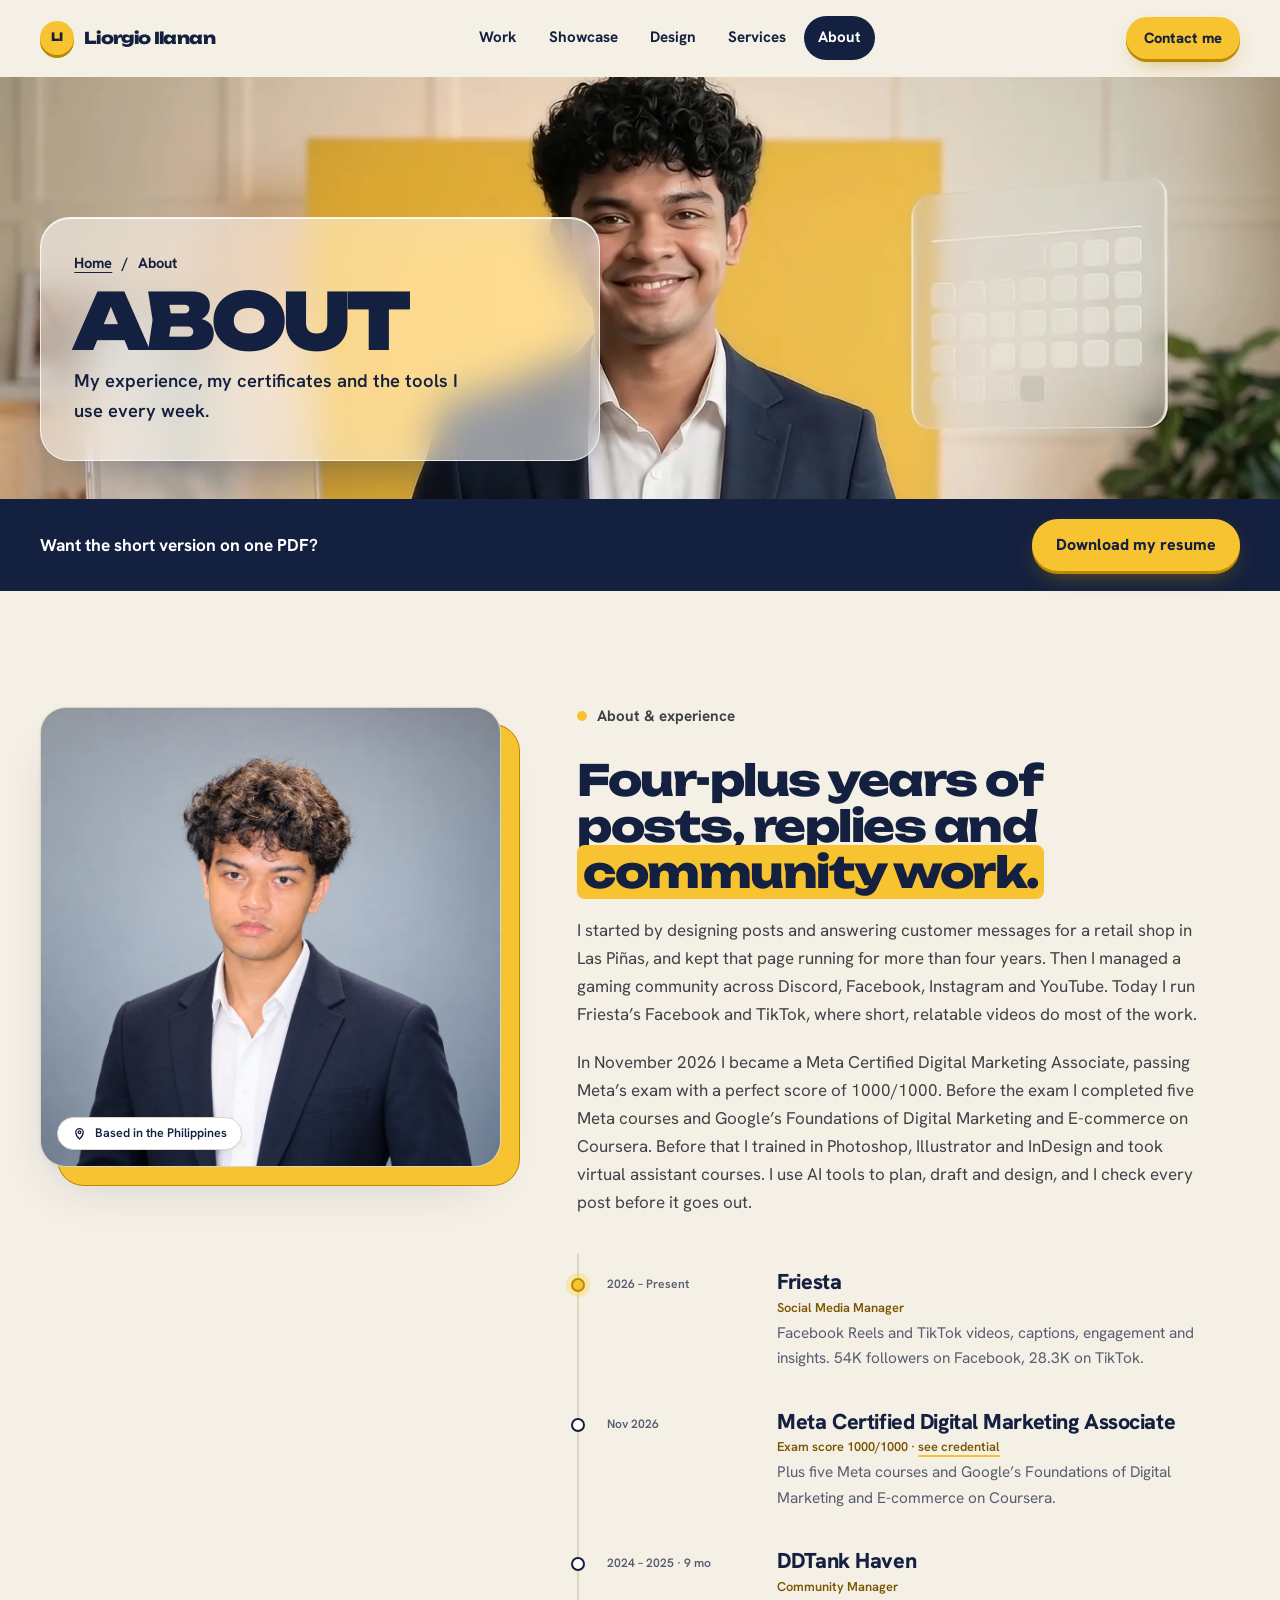
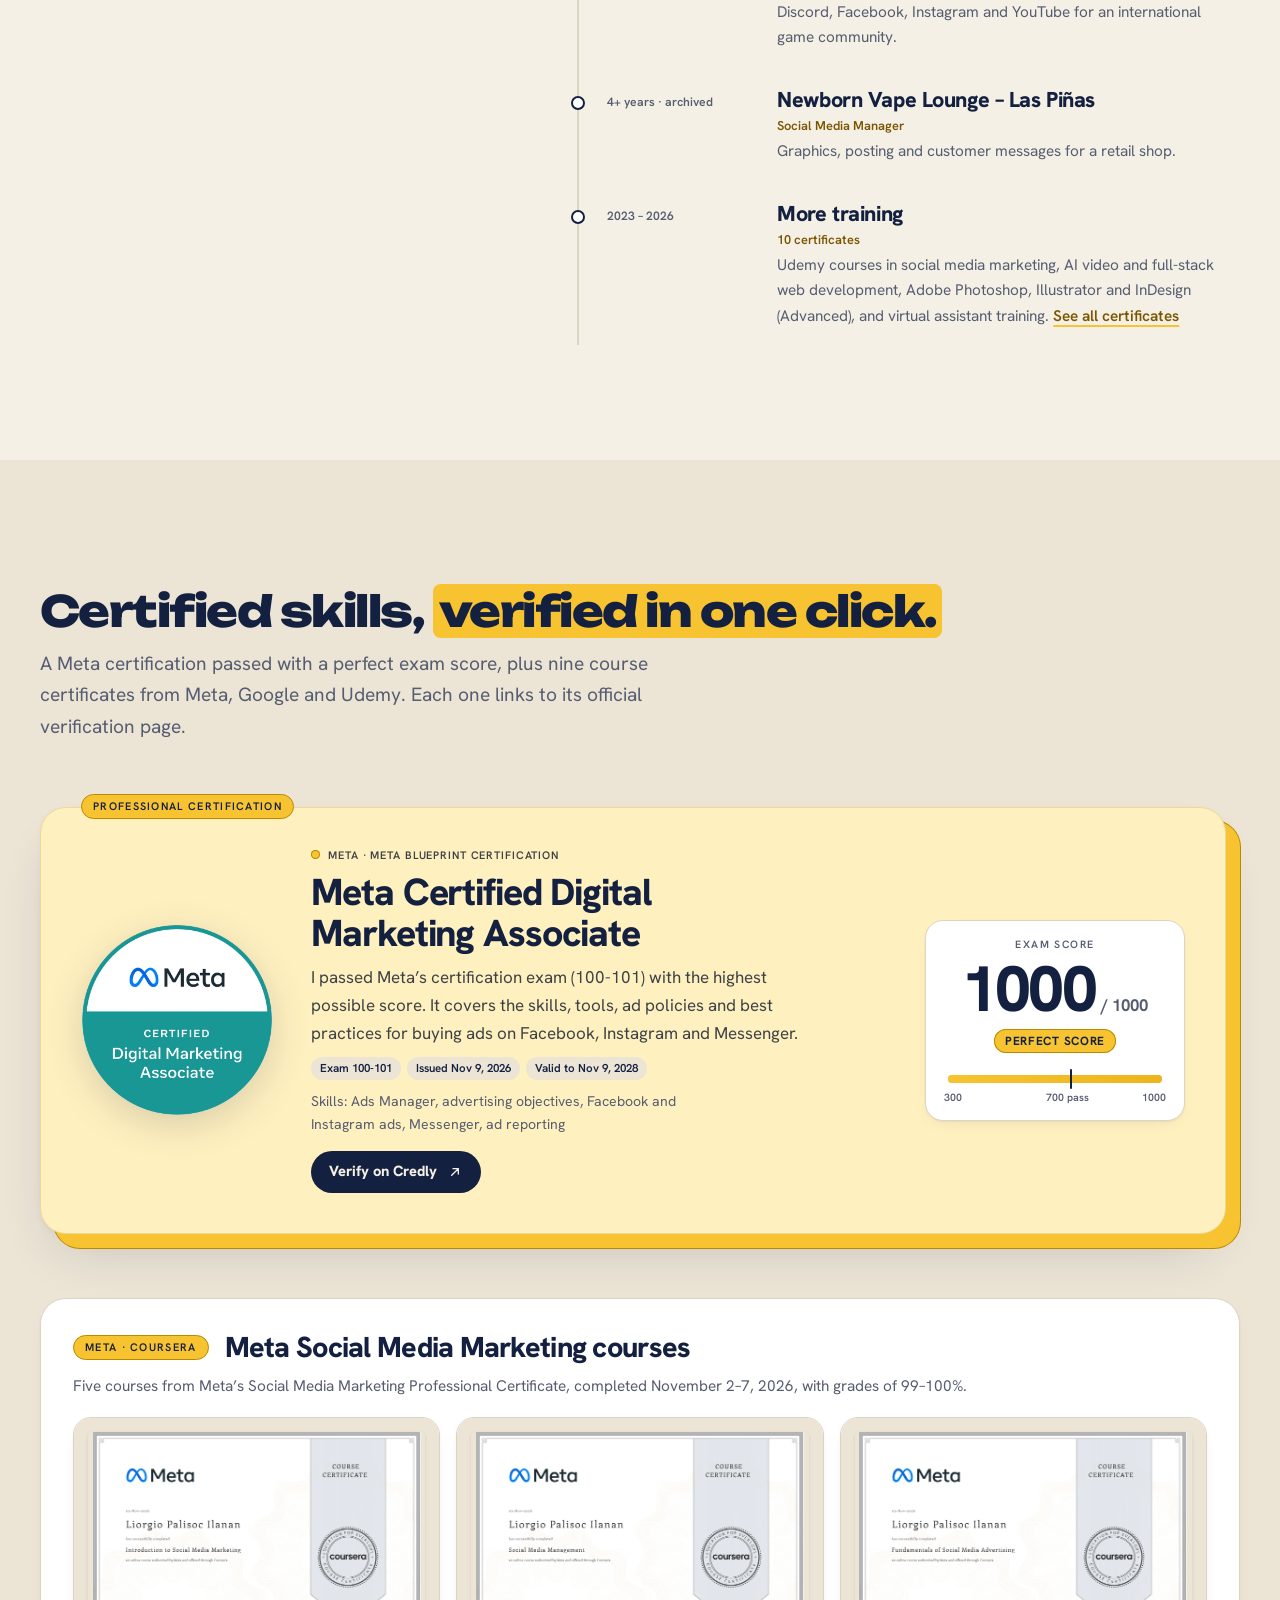
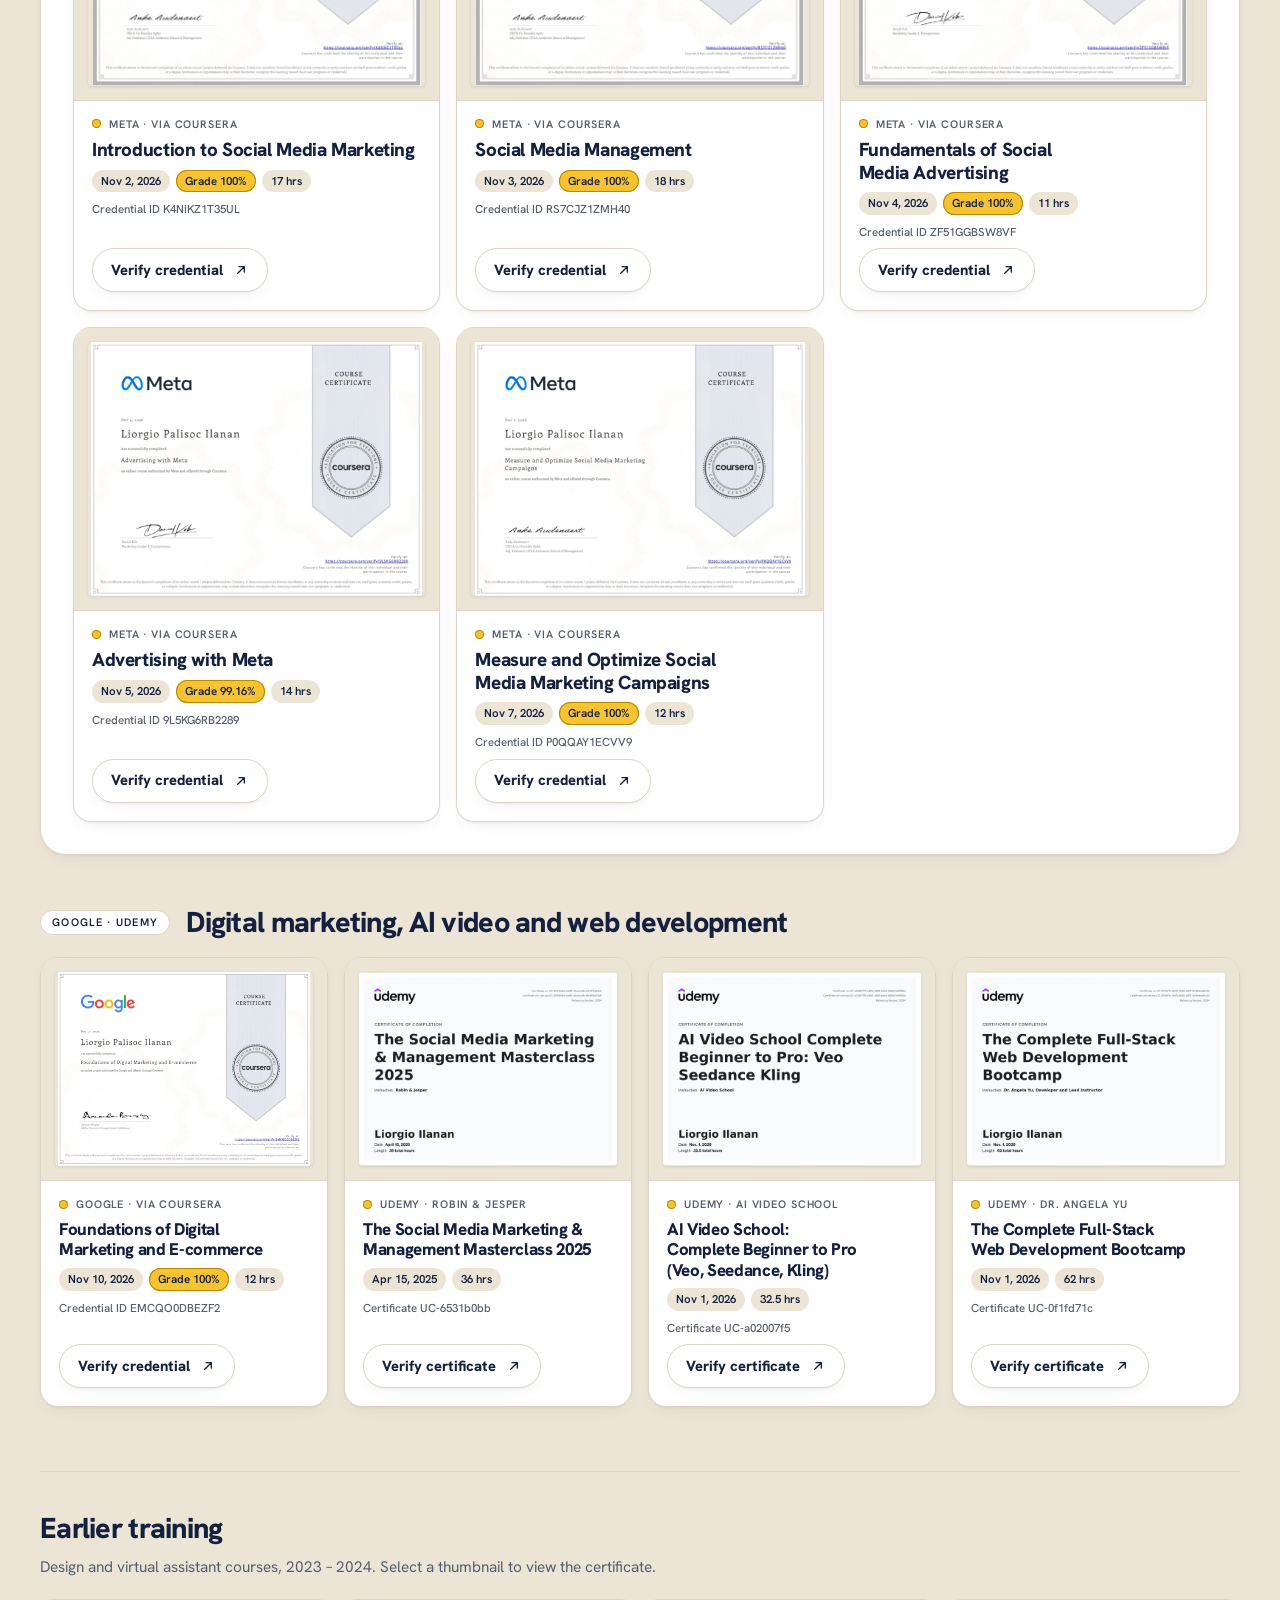
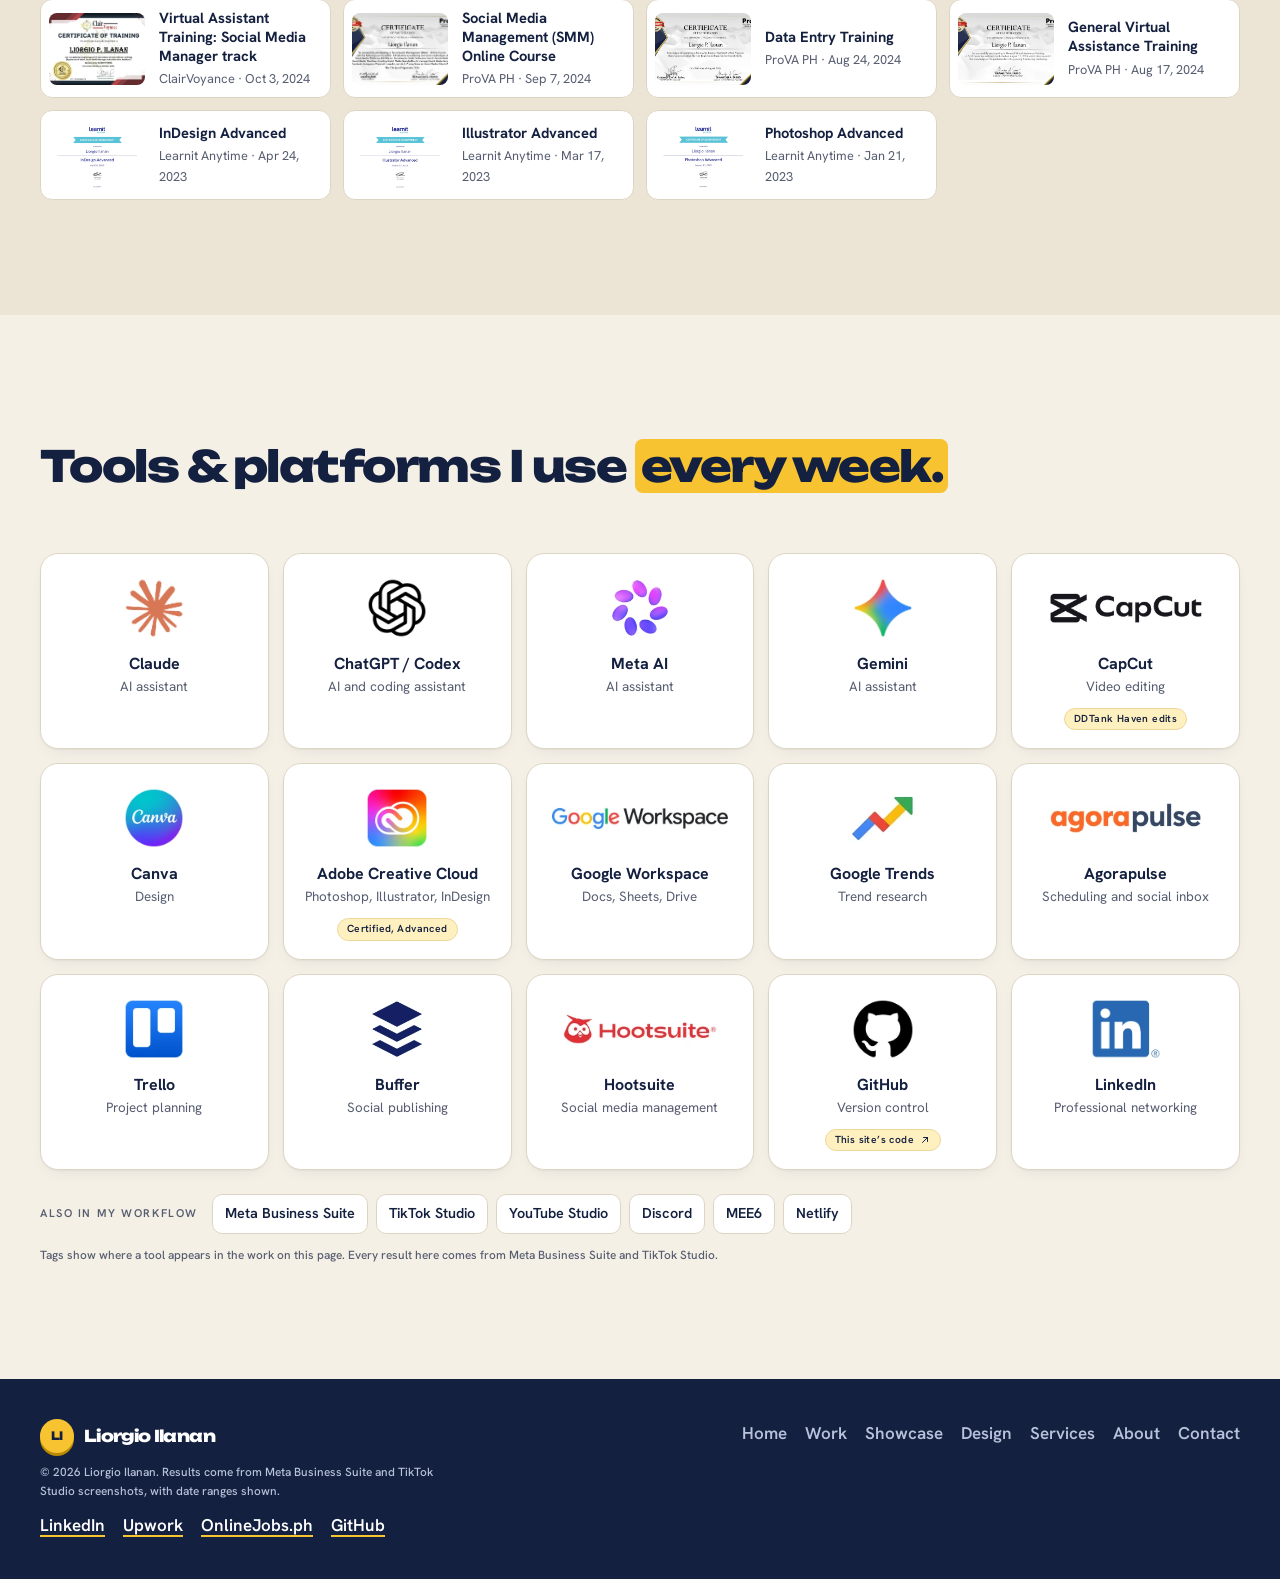
==== commit 98613dbe: "Add testimonials, rates, case-study pages, Reels, 30-day plan and resume Three owner testimonials on" ====
--- a/about.html
+++ b/about.html
@@ -101,6 +101,12 @@
     </div>
   </div>
 </section>
+<section class="resume-strip" aria-label="Resume">
+  <div class="wrap resume-in">
+    <p>Want the short version on one PDF?</p>
+    <a class="btn btn-sun" href="Liorgio-Ilanan-Resume.pdf" download>Download my resume</a>
+  </div>
+</section>
 <section class="band" id="experience" aria-labelledby="about-title">
   <div class="wrap about">
     <figure class="about-photo rv" style="margin:0">
--- a/site.css
+++ b/site.css
@@ -634,3 +634,49 @@
 .foot .social a{color:#fff}
 .foot .social a:hover{text-decoration-color:#fff}
 .lb-stage video{display:none}
+
+/* ---------- v2.1: quotes, rates, 30-day plan, sample week, reels, case pages ---------- */
+.quotes .h2{margin:0 0 clamp(24px,3vw,40px)}
+.q-grid{display:grid;grid-template-columns:repeat(3,minmax(0,1fr));gap:18px;align-items:start}
+.q-grid.one{grid-template-columns:minmax(0,760px)}
+.quote{margin:0;display:grid;gap:20px;padding:clamp(22px,2.4vw,32px);border-radius:28px;background:var(--card);border:1px solid var(--line);box-shadow:var(--shadow-sm);position:relative}
+.quote::before{content:"“";position:absolute;right:22px;top:2px;font:900 5.5rem/1 var(--poster);color:var(--sun)}
+.quote blockquote{margin:0;padding-right:36px}
+.quote blockquote p{font-size:1.06rem;line-height:1.6;color:var(--ink)}
+.q-grid.one .quote blockquote p{font-size:clamp(1.15rem,1rem + .6vw,1.45rem);line-height:1.5}
+.quote figcaption{display:grid;gap:2px;padding-top:16px;border-top:1px solid var(--line)}
+.quote figcaption b{font-weight:800}
+.quote figcaption span{color:var(--muted);font-size:.95rem}
+@media (max-width:900px){.q-grid{grid-template-columns:minmax(0,1fr)}}
+.rates-in{display:grid;grid-template-columns:minmax(0,1fr) minmax(0,1fr);gap:clamp(24px,5vw,80px);align-items:end}
+.rate{display:grid;gap:6px;margin-top:14px}
+.rate b{font:900 clamp(3.2rem,1.5rem + 7vw,7.4rem)/.9 var(--poster);letter-spacing:-.07em;color:var(--navy)}
+.rate span{font-weight:700;font-size:1.15rem}
+.rates-copy{display:grid;gap:20px;justify-items:start}
+@media (max-width:760px){.rates-in{grid-template-columns:minmax(0,1fr)}}
+.plan{display:grid;grid-template-columns:repeat(4,minmax(0,1fr));gap:16px;counter-reset:none}
+.plan-step{display:grid;gap:10px;align-content:start;padding:24px;border-radius:24px;background:var(--card);border:1px solid var(--line)}
+.plan-step .wk{justify-self:start;padding:5px 12px;border-radius:999px;background:var(--sun);font-weight:800;font-size:.9rem;color:var(--navy)}
+.plan-step h3{font-size:1.25rem;line-height:1.2}
+.plan-step p{color:var(--muted);font-size:.98rem}
+@media (max-width:980px){.plan{grid-template-columns:repeat(2,minmax(0,1fr))}}
+@media (max-width:560px){.plan{grid-template-columns:minmax(0,1fr)}}
+.days{display:grid;grid-template-columns:repeat(7,minmax(0,1fr));gap:12px}
+.day{display:grid;gap:8px;align-content:start}
+.day .dow{font:800 1.05rem/1 var(--poster);letter-spacing:-.04em;color:var(--navy)}
+.day .zoom{border-radius:14px;overflow:hidden;border:1px solid var(--line);box-shadow:var(--shadow-sm)}
+.day img{display:block;width:100%;height:auto}
+.day b{font-size:.95rem;line-height:1.2}
+.day .goal{font-size:.88rem;line-height:1.35;color:var(--muted)}
+@media (max-width:900px){.days{grid-auto-flow:column;grid-auto-columns:42%;grid-template-columns:none;overflow-x:auto;scroll-snap-type:x mandatory;padding-bottom:10px;margin-right:calc(-1 * max(20px,env(safe-area-inset-right,0px)))}.day{scroll-snap-align:start}}
+.reel-row{display:grid;grid-auto-flow:column;grid-auto-columns:minmax(210px,1fr);gap:16px;overflow-x:auto;scroll-snap-type:x proximity;padding-bottom:14px;margin-right:calc(-1 * max(20px,env(safe-area-inset-right,0px)));padding-right:20px}
+.reel-card{display:grid;gap:10px;scroll-snap-align:start}
+.reel-frame{position:relative;aspect-ratio:9/16;border-radius:20px;overflow:hidden;background:var(--navy);box-shadow:var(--shadow-lg)}
+.reel-frame iframe{position:absolute;inset:0;width:100%;height:100%;border:0}
+.reel-row:focus-visible{outline:3px solid var(--ink)}
+.resume-strip{background:var(--navy);color:#fff}
+.resume-in{display:flex;flex-wrap:wrap;align-items:center;justify-content:space-between;gap:14px 24px;padding-block:20px}
+.resume-in p{font-weight:700;font-size:1.08rem}
+.case{padding-block:0}
+.more .h2{margin:0 0 clamp(24px,3vw,40px)}
+.wall-mini{columns:4 220px}
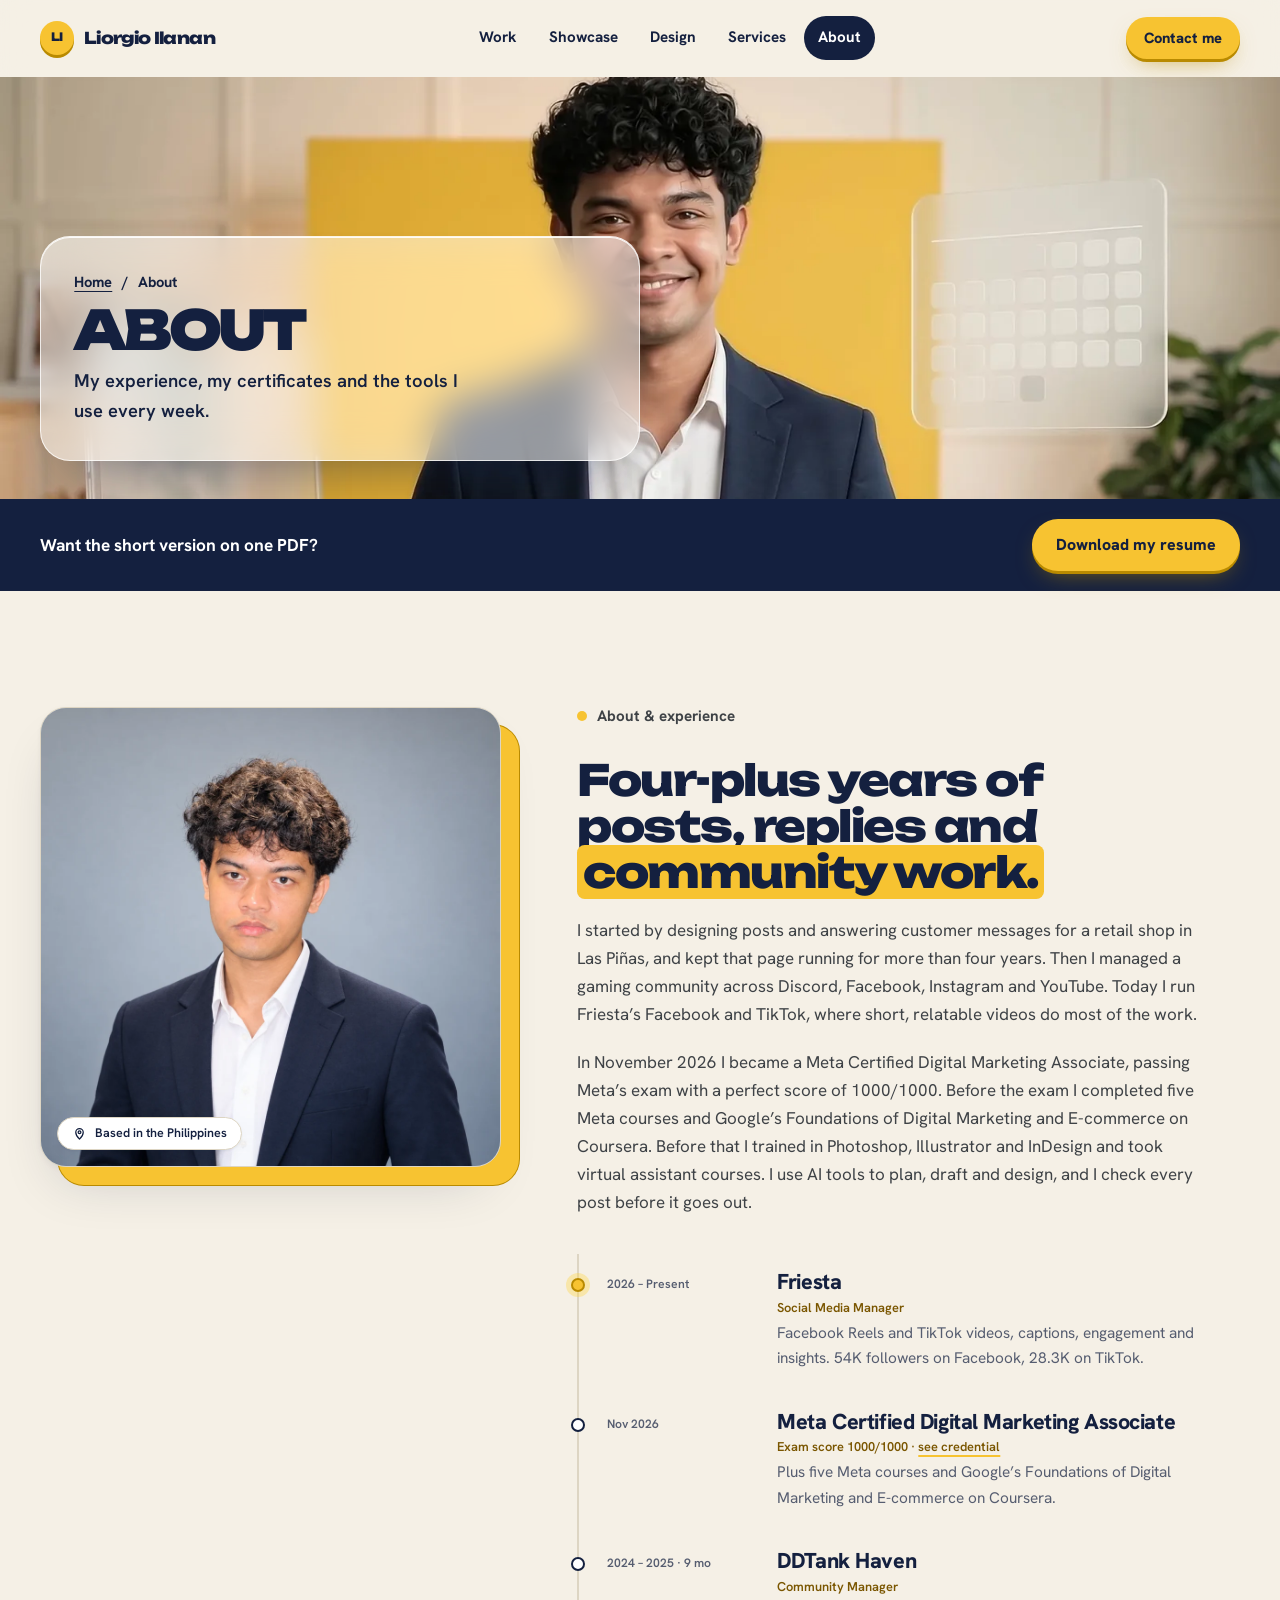
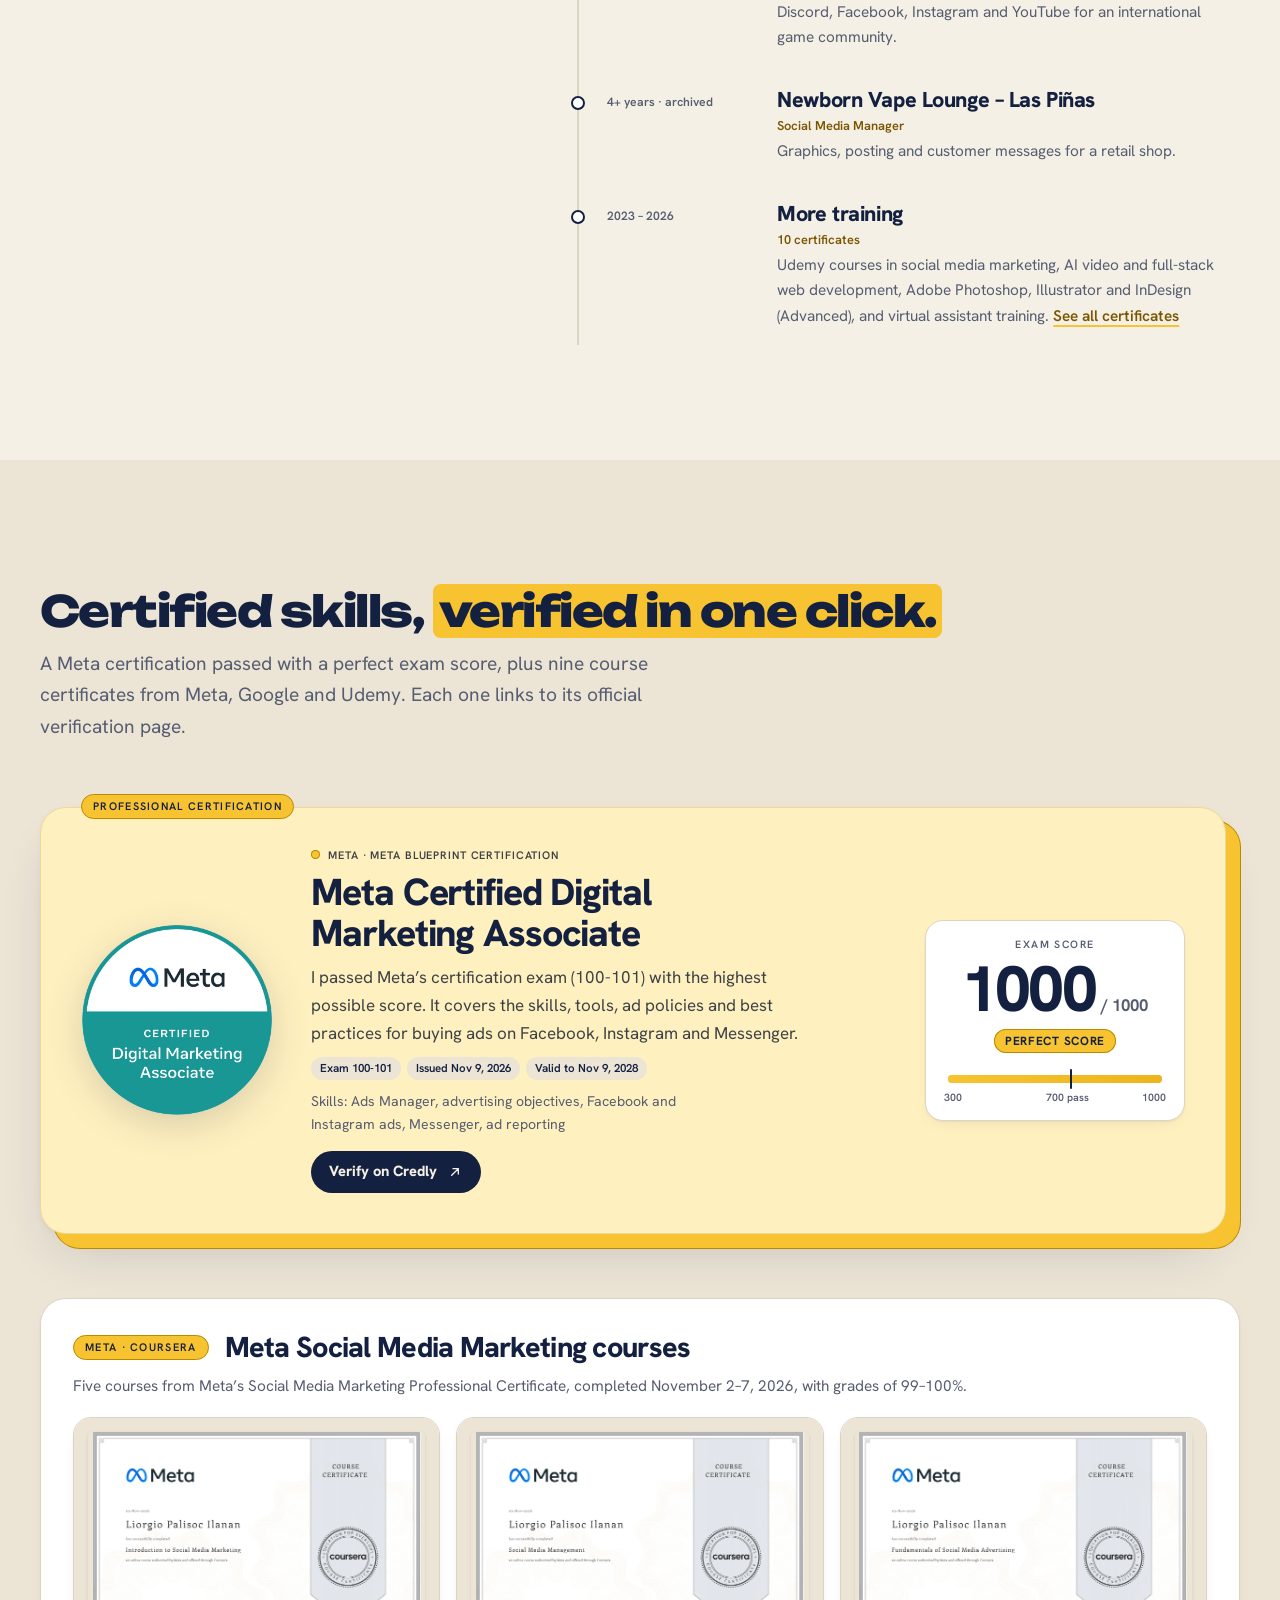
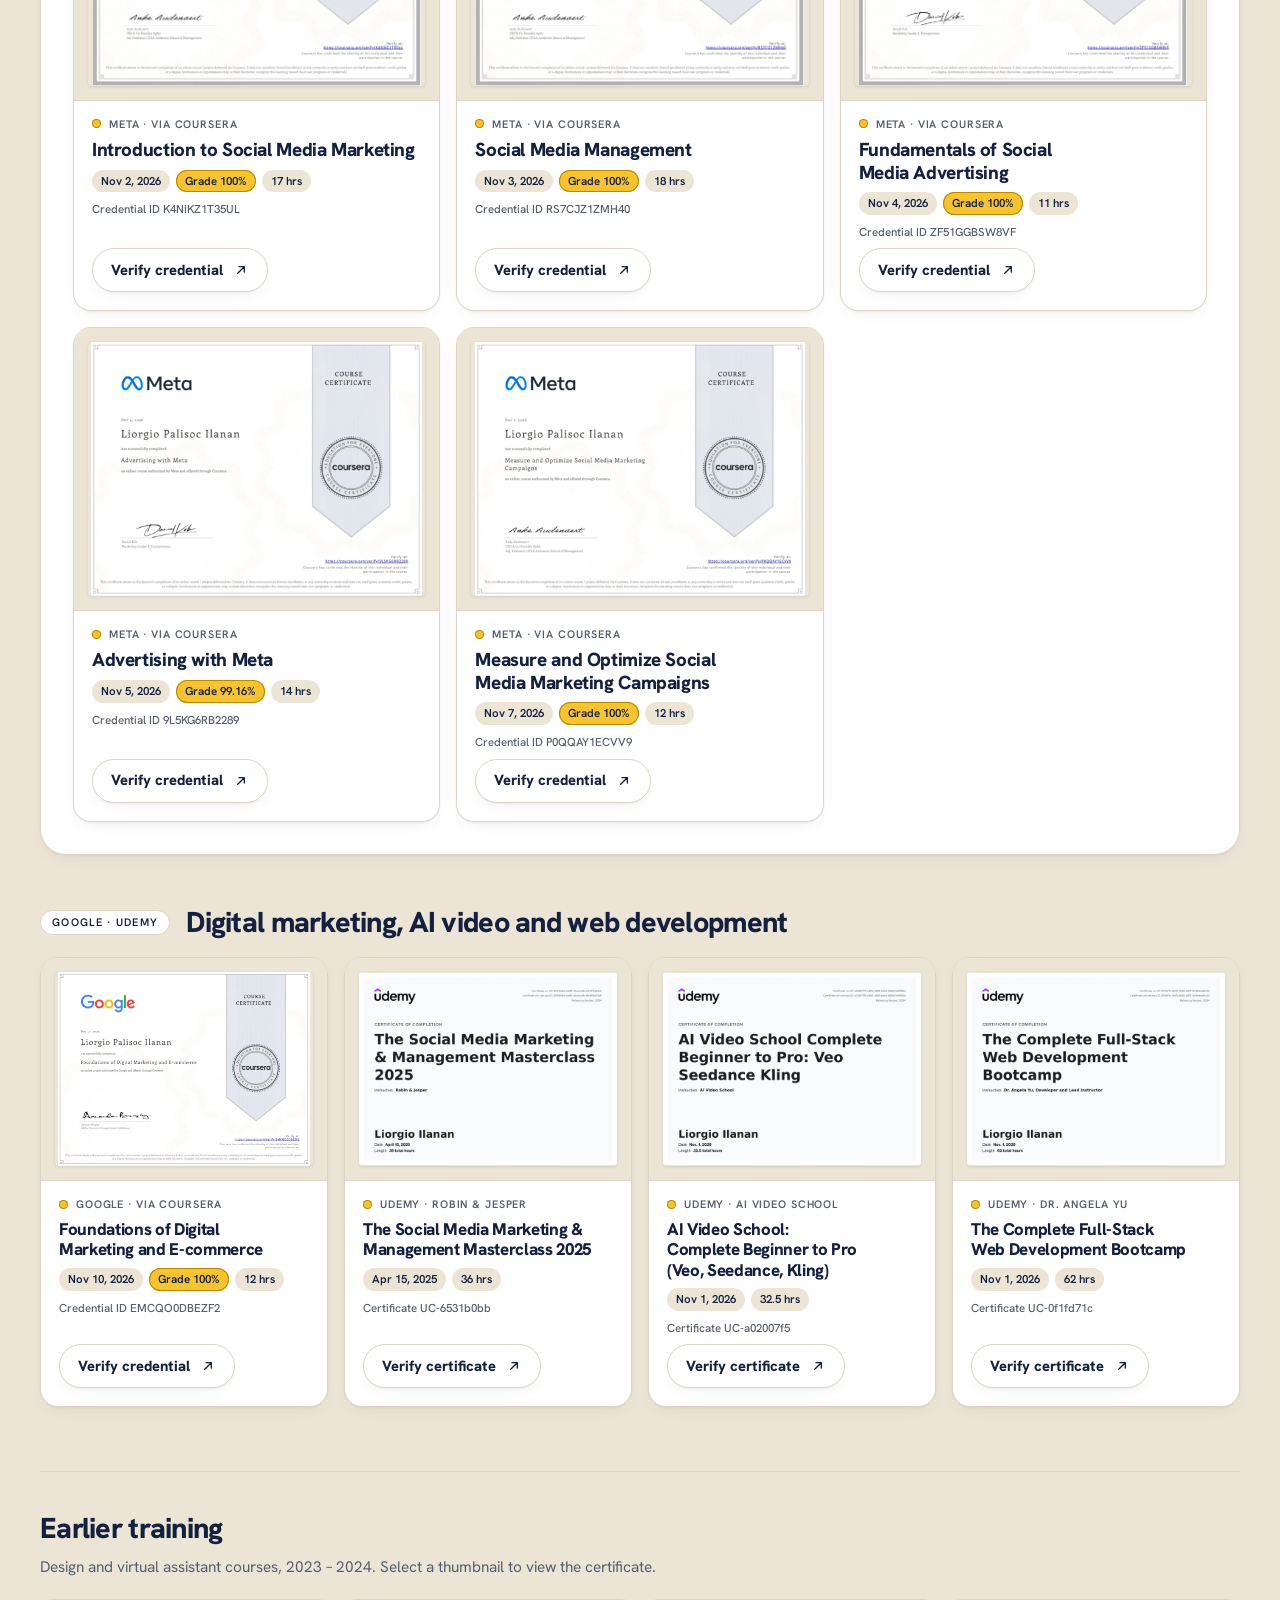
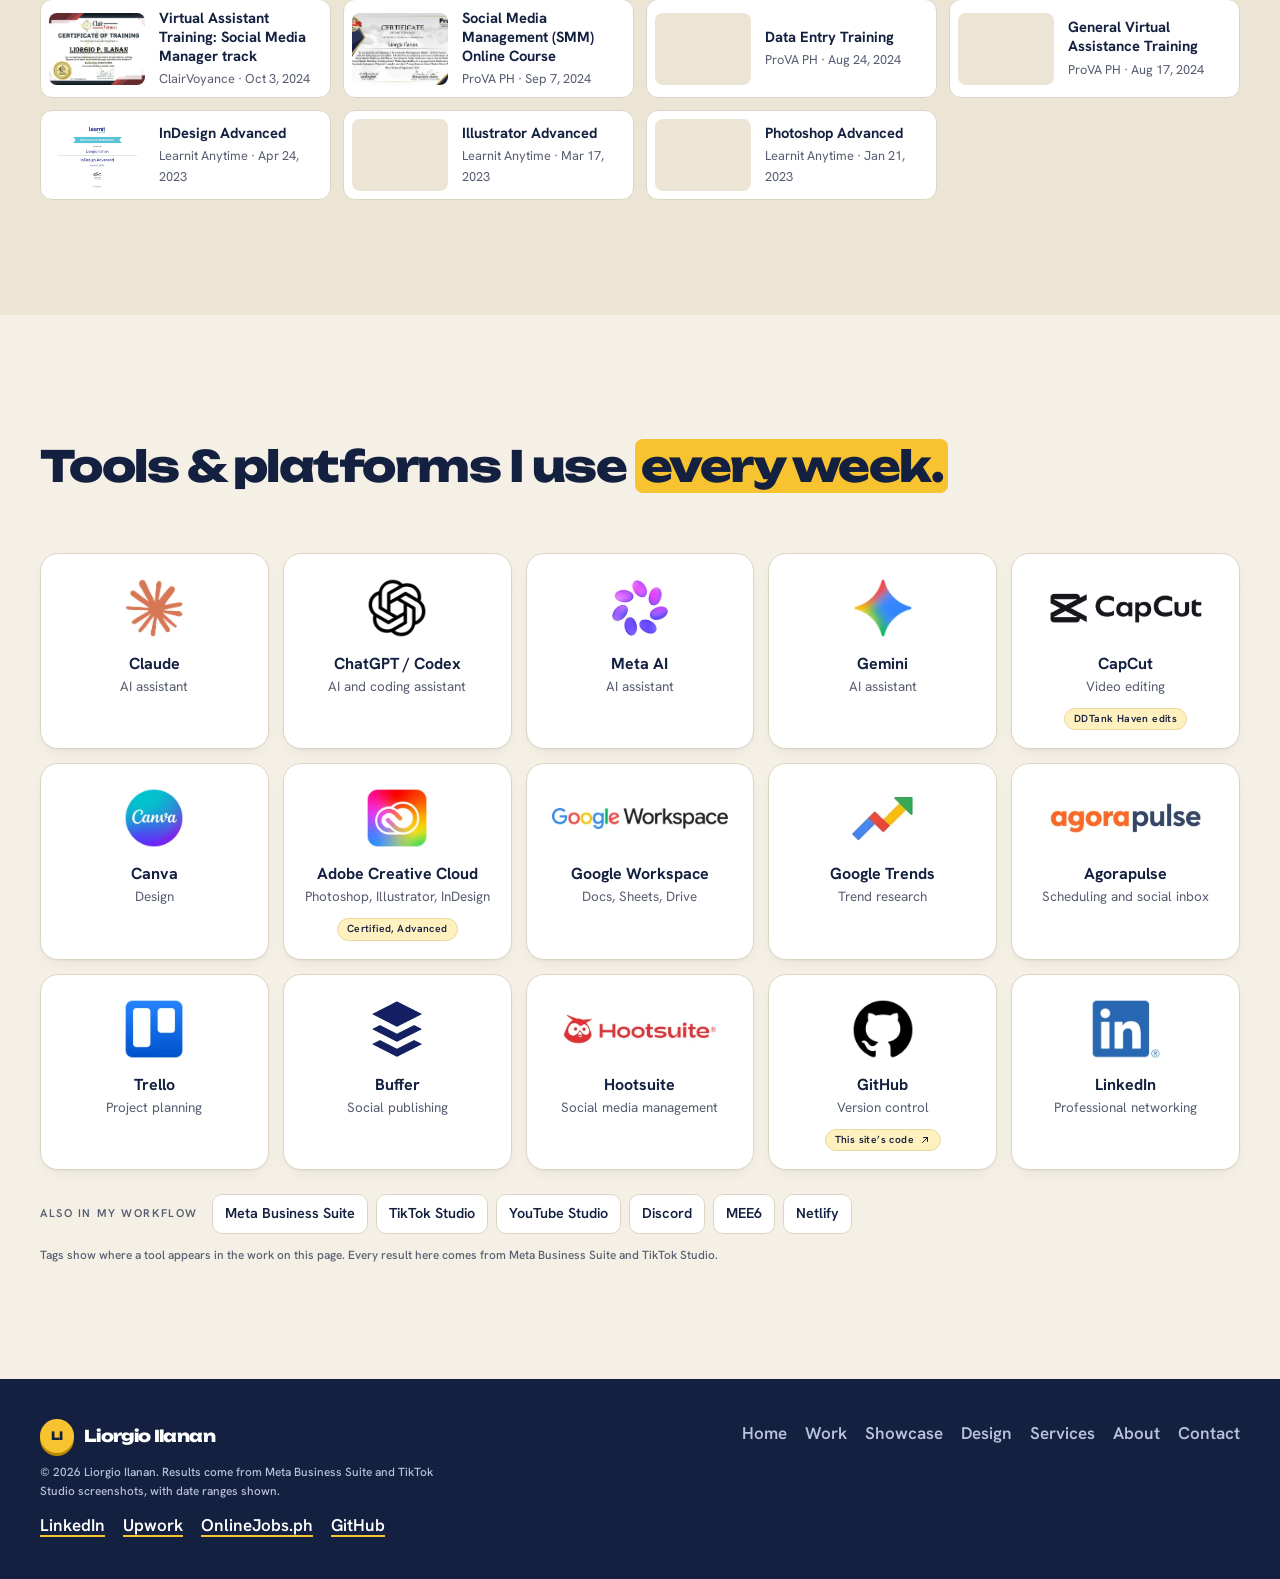
==== commit 7029f6d6: "Version site.css and site.js links so browsers load updates Adds a content hash to the stylesheet an" ====
--- a/about.html
+++ b/about.html
@@ -31,7 +31,7 @@
 <link rel="preconnect" href="https://fonts.googleapis.com">
 <link rel="preconnect" href="https://fonts.gstatic.com" crossorigin>
 <link rel="stylesheet" href="https://fonts.googleapis.com/css2?family=Unbounded:wght@600;800;900&family=Hanken+Grotesk:wght@400;500;600;700;800&display=swap">
-<link rel="stylesheet" href="site.css">
+<link rel="stylesheet" href="site.css?v=23da0568">
 </head>
 <body>
 <svg width="0" height="0" style="position:absolute" aria-hidden="true">
@@ -352,6 +352,6 @@
   </figure>
 </dialog>
 
-<script src="site.js"></script>
+<script src="site.js?v=8f913914"></script>
 </body>
 </html>
--- a/site.css
+++ b/site.css
@@ -615,12 +615,12 @@
 .ph{position:relative;overflow:hidden;background:#D9CDB6;min-height:clamp(300px,33vw,470px);display:grid;align-items:end;view-transition-name:studio}
 .ph-bg{position:absolute;inset:0;width:100%;height:100%;object-fit:cover;object-position:50% 16%}
 .ph-in{position:relative;padding-block:clamp(20px,3vw,40px)}
-.ph-card{display:grid;gap:10px;width:min(100%,560px);padding:clamp(20px,2.6vw,34px);border-radius:30px;color:var(--navy)}
+.ph-card{display:grid;gap:10px;width:min(100%,600px);padding:clamp(20px,2.6vw,34px);border-radius:30px;color:var(--navy)}
 .crumb{display:flex;gap:10px;font-weight:700;font-size:.92rem}
 .crumb a{text-underline-offset:4px}
-.ph-title{font-family:var(--poster);font-weight:900;font-size:clamp(2.3rem,1.2rem + 4.6vw,4.9rem);line-height:.9;letter-spacing:-.065em;text-transform:uppercase;margin-left:-.03em}
+.ph-title{font-family:var(--poster);font-weight:900;font-size:clamp(1.9rem,1rem + 3vw,3.5rem);line-height:.95;letter-spacing:-.065em;text-transform:uppercase;margin-left:-.03em;overflow-wrap:anywhere}
 .ph-sub{font-weight:600;font-size:clamp(1rem,.95rem + .25vw,1.15rem);max-width:40ch}
-@media (max-width:640px){.ph{min-height:0;display:block}.ph-bg{position:relative;height:auto;aspect-ratio:16/10}.ph-in{margin-top:-56px;padding-block:0 4px}.ph-card{border-radius:24px}.ph-title{font-size:13vw}}
+@media (max-width:640px){.ph{min-height:0;display:block}.ph-bg{position:relative;height:auto;aspect-ratio:16/10}.ph-in{margin-top:-56px;padding-block:0 4px}.ph-card{border-radius:24px}.ph-title{font-size:clamp(1.7rem,9.4vw,2.6rem)}}
 main:not(.pg-index) .section-head .eyebrow{display:none}
 
 /* ---------- old pieces, re-tuned for the new theme ---------- */
@@ -680,3 +680,28 @@
 .case{padding-block:0}
 .more .h2{margin:0 0 clamp(24px,3vw,40px)}
 .wall-mini{columns:4 220px}
+
+/* hidden sample pages (FOOLY) */
+.vid-grid{display:grid;grid-template-columns:repeat(2,minmax(0,1fr));gap:clamp(20px,3vw,40px);max-width:880px}
+.vid-card{display:grid;gap:16px;align-content:start;margin:0}
+.vid-card video{display:block;width:100%;height:auto;aspect-ratio:9/16;border-radius:24px;background:var(--navy);box-shadow:var(--shadow-lg)}
+.vid-card figcaption{display:grid;gap:6px;justify-items:start}
+.vid-card h3{font-size:1.25rem;line-height:1.2}
+.vid-card p{color:var(--muted)}
+.vid-card .link{margin-top:4px}
+.beats{list-style:none;margin:0;padding:0;display:grid;grid-template-columns:repeat(3,minmax(0,1fr));gap:14px}
+.beat{display:grid;gap:8px;align-content:start;padding:20px;border-radius:20px;background:var(--card);border:1px solid var(--line)}
+.beat time{justify-self:start;padding:4px 11px;border-radius:999px;background:var(--navy);color:#fff;font-weight:800;font-size:.85rem;font-variant-numeric:tabular-nums}
+.beat b{font-size:1.08rem;line-height:1.3;color:var(--ink)}
+.beat span{font-size:.92rem;color:var(--muted)}
+.plan.three{grid-template-columns:repeat(3,minmax(0,1fr))}
+.cta-pair{display:flex;flex-wrap:wrap;gap:10px}
+@media (max-width:860px){.beats{grid-template-columns:repeat(2,minmax(0,1fr))}.plan.three{grid-template-columns:minmax(0,1fr)}}
+@media (max-width:560px){.vid-grid{grid-template-columns:minmax(0,1fr);max-width:400px;margin-inline:auto}.beats{grid-template-columns:minmax(0,1fr)}}
+
+/* AI-made videos (Showcase) */
+.reel-frame video{position:absolute;inset:0;width:100%;height:100%;object-fit:cover;display:block;background:var(--navy)}
+.ai-cap{display:grid;gap:2px;margin:0}
+.ai-cap b{font-size:1rem;line-height:1.3;color:var(--ink)}
+.ai-cap span{font-size:.88rem;color:var(--muted)}
+.ai-videos .reel-card{align-content:start}
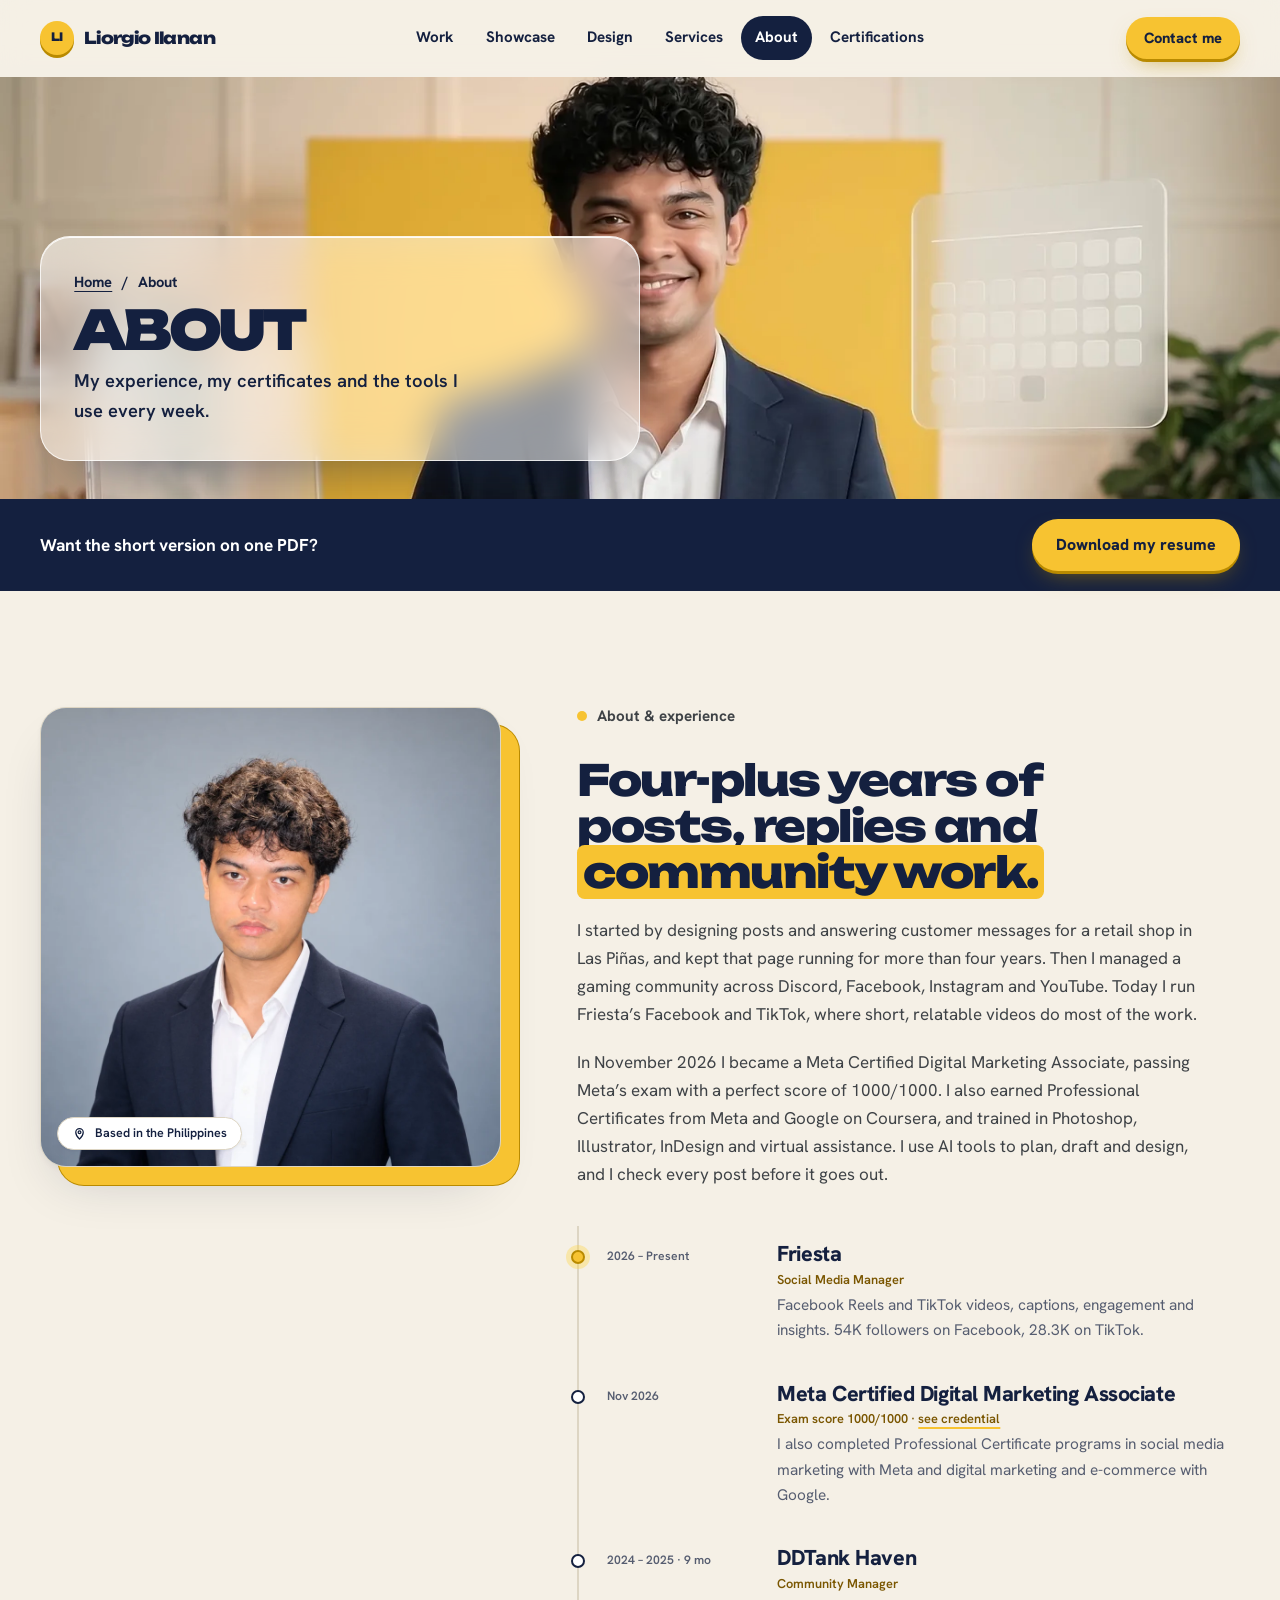
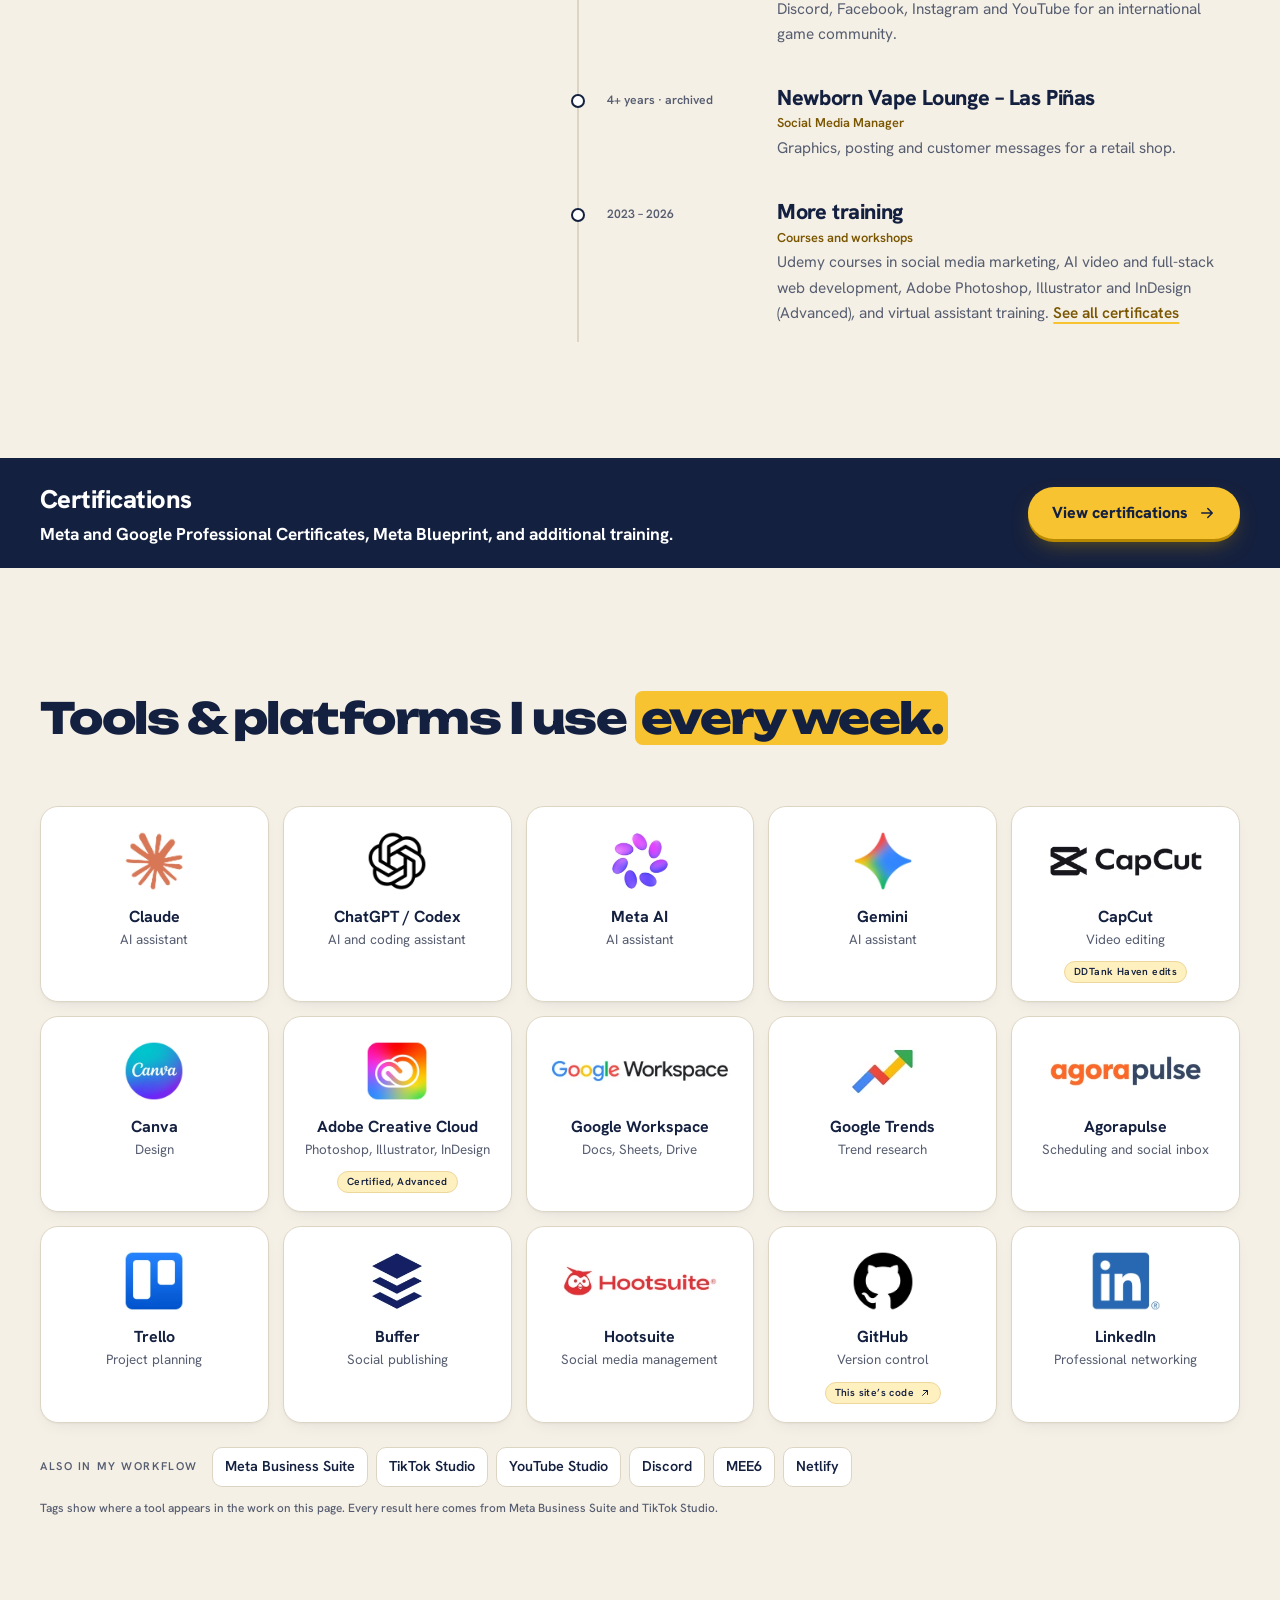
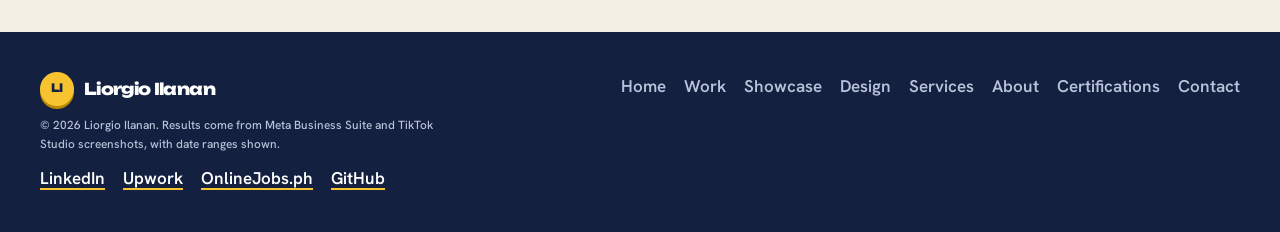
==== commit d42d8ce8: "Add featured certifications page and portfolio navigation" ====
--- a/about.html
+++ b/about.html
@@ -27,11 +27,11 @@
 <meta name="twitter:description" content="About Liorgio Ilanan: experience, the Meta Certified Digital Marketing Associate credential (1000/1000), Meta, Google and Udemy certificates, and tools.">
 <meta name="twitter:image" content="https://raw.githubusercontent.com/Jiyoilnn/liorgio-smm-portfolio/main/og-image.jpg">
 <link rel="preload" as="image" href="img/hero-d.webp" type="image/webp" fetchpriority="high">
-<script type="application/ld+json">{"@context":"https://schema.org","@graph":[{"@type":"WebSite","@id":"https://liorgioilanan.com/#website","url":"https://liorgioilanan.com/","name":"Liorgio Ilanan","inLanguage":"en","publisher":{"@id":"https://liorgioilanan.com/#person"}},{"@type":"WebPage","@id":"https://liorgioilanan.com/about.html#page","url":"https://liorgioilanan.com/about.html","name":"About | Experience, certificates and tools of Liorgio Ilanan","isPartOf":{"@id":"https://liorgioilanan.com/#website"},"about":{"@id":"https://liorgioilanan.com/#person"},"dateModified":"2026-11-12","inLanguage":"en"},{"@type":"BreadcrumbList","itemListElement":[{"@type":"ListItem","position":1,"name":"Home","item":"https://liorgioilanan.com/"},{"@type":"ListItem","position":2,"name":"About","item":"https://liorgioilanan.com/about.html"}]},{"@type":"Person","@id":"https://liorgioilanan.com/#person","name":"Liorgio Ilanan","givenName":"Liorgio","familyName":"Ilanan","jobTitle":"Social Media & Community Manager","award":"Meta Certified Digital Marketing Associate, exam score 1000/1000 (2026)","description":"Philippines-based Social Media & Community Manager: short-form Reels and TikToks, Discord communities, Meta ads and AI-assisted workflows.","url":"https://liorgioilanan.com/","image":"https://liorgioilanan.com/img/portrait-pro.webp","email":"mailto:ilananliorgio@gmail.com","address":{"@type":"PostalAddress","addressCountry":"PH"},"nationality":{"@type":"Country","name":"Philippines"},"worksFor":{"@type":"Organization","name":"Friesta","url":"https://www.facebook.com/profile.php?id=61585217476229"},"sameAs":["https://www.linkedin.com/in/liorgio-ilanan","https://www.upwork.com/freelancers/~018c248bba4673e37d","https://v2.onlinejobs.ph/jobseekers/info/3665353","https://github.com/Jiyoilnn"],"knowsAbout":["Social media management","Community management","Social media marketing","Social media advertising","Meta ads","Facebook Reels","TikTok marketing","Short-form video editing","Graphic design","Social media graphic design","Content planning","Discord community building","Customer personas","SMART goals and KPIs","Canva","Adobe Photoshop","CapCut","AI-assisted content workflows","Meta Ads Manager","Digital marketing","E-commerce marketing"],"hasCredential":[{"@type":"EducationalOccupationalCredential","name":"Meta Certified Digital Marketing Associate","credentialCategory":"Professional certification","educationalLevel":"Foundational","recognizedBy":{"@type":"Organization","name":"Meta"},"dateCreated":"2026-11-09","expires":"2028-11-09","url":"https://www.credly.com/badges/5b8d62da-4c95-43b2-bea7-99fc46a43070"},{"@type":"EducationalOccupationalCredential","name":"Introduction to Social Media Marketing","credentialCategory":"Course certificate","recognizedBy":{"@type":"Organization","name":"Meta"},"dateCreated":"2026-11-02","url":"https://coursera.org/share/1d00c72ac7eb42945563c8f54d3f9191"},{"@type":"EducationalOccupationalCredential","name":"Social Media Management","credentialCategory":"Course certificate","recognizedBy":{"@type":"Organization","name":"Meta"},"dateCreated":"2026-11-03","url":"https://coursera.org/share/b754c3d46e3225a2e65d7e848dc73378"},{"@type":"EducationalOccupationalCredential","name":"Fundamentals of Social Media Advertising","credentialCategory":"Course certificate","recognizedBy":{"@type":"Organization","name":"Meta"},"dateCreated":"2026-11-04","url":"https://coursera.org/share/e082be98833d5337c306645c3e685431"},{"@type":"EducationalOccupationalCredential","name":"Advertising with Meta","credentialCategory":"Course certificate","recognizedBy":{"@type":"Organization","name":"Meta"},"dateCreated":"2026-11-05","url":"https://www.coursera.org/account/accomplishments/verify/9L5KG6RB2289"},{"@type":"EducationalOccupationalCredential","name":"Measure and Optimize Social Media Marketing Campaigns","credentialCategory":"Course certificate","recognizedBy":{"@type":"Organization","name":"Meta"},"dateCreated":"2026-11-07","url":"https://www.coursera.org/account/accomplishments/verify/P0QQAY1ECVV9"},{"@type":"EducationalOccupationalCredential","name":"Foundations of Digital Marketing and E-commerce","credentialCategory":"Course certificate","recognizedBy":{"@type":"Organization","name":"Google"},"dateCreated":"2026-11-10","url":"https://www.coursera.org/account/accomplishments/verify/EMCQO0DBEZF2"},{"@type":"EducationalOccupationalCredential","name":"The Social Media Marketing & Management Masterclass 2025","credentialCategory":"Course certificate","recognizedBy":{"@type":"Organization","name":"Udemy"},"dateCreated":"2025-04-15","url":"https://www.udemy.com/certificate/UC-6531b0bb-ba68-4fcd-bc8c-ffa4515a23b5/"},{"@type":"EducationalOccupationalCredential","name":"AI Video School Complete Beginner to Pro: Veo Seedance Kling","credentialCategory":"Course certificate","recognizedBy":{"@type":"Organization","name":"Udemy"},"dateCreated":"2026-11-01","url":"https://www.udemy.com/certificate/UC-a02007f5-c602-4818-bde3-668a7e26f93d/"},{"@type":"EducationalOccupationalCredential","name":"The Complete Full-Stack Web Development Bootcamp","credentialCategory":"Course certificate","recognizedBy":{"@type":"Organization","name":"Udemy"},"dateCreated":"2026-11-01","url":"https://www.udemy.com/certificate/UC-0f1fd71c-2bf9-4b28-b87f-2b19cbdd0c32/"}]}]}</script>
+<script type="application/ld+json">{"@context":"https://schema.org","@graph":[{"@type":"WebSite","@id":"https://liorgioilanan.com/#website","url":"https://liorgioilanan.com/","name":"Liorgio Ilanan","inLanguage":"en","publisher":{"@id":"https://liorgioilanan.com/#person"}},{"@type":"WebPage","@id":"https://liorgioilanan.com/about.html#page","url":"https://liorgioilanan.com/about.html","name":"About | Experience, certificates and tools of Liorgio Ilanan","isPartOf":{"@id":"https://liorgioilanan.com/#website"},"about":{"@id":"https://liorgioilanan.com/#person"},"dateModified":"2026-11-17","inLanguage":"en"},{"@type":"BreadcrumbList","itemListElement":[{"@type":"ListItem","position":1,"name":"Home","item":"https://liorgioilanan.com/"},{"@type":"ListItem","position":2,"name":"About","item":"https://liorgioilanan.com/about.html"}]},{"@type":"Person","@id":"https://liorgioilanan.com/#person","name":"Liorgio Ilanan","givenName":"Liorgio","familyName":"Ilanan","jobTitle":"Social Media & Community Manager","award":"Meta Certified Digital Marketing Associate, exam score 1000/1000 (2026)","description":"Philippines-based Social Media & Community Manager: short-form Reels and TikToks, Discord communities, Meta ads and AI-assisted workflows.","url":"https://liorgioilanan.com/","image":"https://liorgioilanan.com/img/portrait-pro.webp","email":"mailto:ilananliorgio@gmail.com","address":{"@type":"PostalAddress","addressCountry":"PH"},"nationality":{"@type":"Country","name":"Philippines"},"worksFor":{"@type":"Organization","name":"Friesta","url":"https://www.facebook.com/profile.php?id=61585217476229"},"sameAs":["https://www.linkedin.com/in/liorgio-ilanan","https://www.upwork.com/freelancers/~018c248bba4673e37d","https://v2.onlinejobs.ph/jobseekers/info/3665353","https://github.com/Jiyoilnn"],"knowsAbout":["Social media management","Community management","Social media marketing","Social media advertising","Meta ads","Facebook Reels","TikTok marketing","Short-form video editing","Graphic design","Social media graphic design","Content planning","Discord community building","Customer personas","SMART goals and KPIs","Canva","Adobe Photoshop","CapCut","AI-assisted content workflows","Meta Ads Manager","Digital marketing","E-commerce marketing"],"hasCredential":[{"@type":"EducationalOccupationalCredential","name":"Meta Certified Digital Marketing Associate","credentialCategory":"Professional certification","educationalLevel":"Foundational","recognizedBy":{"@type":"Organization","name":"Meta"},"dateCreated":"2026-11-09","expires":"2028-11-09","url":"https://www.credly.com/badges/5b8d62da-4c95-43b2-bea7-99fc46a43070"},{"@type":"EducationalOccupationalCredential","name":"Introduction to Social Media Marketing","credentialCategory":"Course certificate","recognizedBy":{"@type":"Organization","name":"Meta"},"dateCreated":"2026-11-02","url":"https://coursera.org/share/1d00c72ac7eb42945563c8f54d3f9191"},{"@type":"EducationalOccupationalCredential","name":"Social Media Management","credentialCategory":"Course certificate","recognizedBy":{"@type":"Organization","name":"Meta"},"dateCreated":"2026-11-03","url":"https://coursera.org/share/b754c3d46e3225a2e65d7e848dc73378"},{"@type":"EducationalOccupationalCredential","name":"Fundamentals of Social Media Advertising","credentialCategory":"Course certificate","recognizedBy":{"@type":"Organization","name":"Meta"},"dateCreated":"2026-11-04","url":"https://coursera.org/share/e082be98833d5337c306645c3e685431"},{"@type":"EducationalOccupationalCredential","name":"Advertising with Meta","credentialCategory":"Course certificate","recognizedBy":{"@type":"Organization","name":"Meta"},"dateCreated":"2026-11-05","url":"https://www.coursera.org/account/accomplishments/verify/9L5KG6RB2289"},{"@type":"EducationalOccupationalCredential","name":"Measure and Optimize Social Media Marketing Campaigns","credentialCategory":"Course certificate","recognizedBy":{"@type":"Organization","name":"Meta"},"dateCreated":"2026-11-07","url":"https://www.coursera.org/account/accomplishments/verify/P0QQAY1ECVV9"},{"@type":"EducationalOccupationalCredential","name":"Foundations of Digital Marketing and E-commerce","credentialCategory":"Course certificate","recognizedBy":{"@type":"Organization","name":"Google"},"dateCreated":"2026-11-10","url":"https://www.coursera.org/account/accomplishments/verify/EMCQO0DBEZF2"},{"@type":"EducationalOccupationalCredential","name":"The Social Media Marketing & Management Masterclass 2025","credentialCategory":"Course certificate","recognizedBy":{"@type":"Organization","name":"Udemy"},"dateCreated":"2025-04-15","url":"https://www.udemy.com/certificate/UC-6531b0bb-ba68-4fcd-bc8c-ffa4515a23b5/"},{"@type":"EducationalOccupationalCredential","name":"AI Video School Complete Beginner to Pro: Veo Seedance Kling","credentialCategory":"Course certificate","recognizedBy":{"@type":"Organization","name":"Udemy"},"dateCreated":"2026-11-01","url":"https://www.udemy.com/certificate/UC-a02007f5-c602-4818-bde3-668a7e26f93d/"},{"@type":"EducationalOccupationalCredential","name":"The Complete Full-Stack Web Development Bootcamp","credentialCategory":"Course certificate","recognizedBy":{"@type":"Organization","name":"Udemy"},"dateCreated":"2026-11-01","url":"https://www.udemy.com/certificate/UC-0f1fd71c-2bf9-4b28-b87f-2b19cbdd0c32/"}]}]}</script>
 <link rel="preconnect" href="https://fonts.googleapis.com">
 <link rel="preconnect" href="https://fonts.gstatic.com" crossorigin>
 <link rel="stylesheet" href="https://fonts.googleapis.com/css2?family=Unbounded:wght@600;800;900&family=Hanken+Grotesk:wght@400;500;600;700;800&display=swap">
-<link rel="stylesheet" href="site.css?v=23da0568">
+<link rel="stylesheet" href="site.css?v=3fd3b141">
 </head>
 <body>
 <svg width="0" height="0" style="position:absolute" aria-hidden="true">
@@ -68,6 +68,7 @@
         <li><a href="design.html">Design</a></li>
         <li><a href="services.html">Services</a></li>
         <li><a href="about.html" aria-current="page">About</a></li>
+        <li><a href="certifications.html">Certifications</a></li>
       </ul>
     </nav>
     <div class="nav-end">
@@ -84,6 +85,7 @@
         <li><a href="design.html">Design <svg class="ic"><use href="#i-arrow"/></svg></a></li>
         <li><a href="services.html">Services <svg class="ic"><use href="#i-arrow"/></svg></a></li>
         <li><a href="about.html" aria-current="page">About <svg class="ic"><use href="#i-arrow"/></svg></a></li>
+        <li><a href="certifications.html">Certifications <svg class="ic"><use href="#i-arrow"/></svg></a></li>
         <li><a href="contact.html">Contact <svg class="ic"><use href="#i-arrow"/></svg></a></li>
       </ul>
     </nav>
@@ -117,173 +119,24 @@
       <p class="eyebrow">About &amp; experience</p>
       <h2 class="h2" id="about-title">Four-plus years of posts, replies and <mark>community work.</mark></h2>
       <p>I started by designing posts and answering customer messages for a retail shop in Las Piñas, and kept that page running for more than four years. Then I managed a gaming community across Discord, Facebook, Instagram and YouTube. Today I run Friesta’s Facebook and TikTok, where short, relatable videos do most of the work.</p>
-      <p>In November 2026 I became a Meta Certified Digital Marketing Associate, passing Meta’s exam with a perfect score of 1000/1000. Before the exam I completed five Meta courses and Google’s Foundations of Digital Marketing and E-commerce on Coursera. Before that I trained in Photoshop, Illustrator and InDesign and took virtual assistant courses. I use AI tools to plan, draft and design, and I check every post before it goes out.</p>
+      <p>In November 2026 I became a Meta Certified Digital Marketing Associate, passing Meta’s exam with a perfect score of 1000/1000. I also earned Professional Certificates from Meta and Google on Coursera, and trained in Photoshop, Illustrator, InDesign and virtual assistance. I use AI tools to plan, draft and design, and I check every post before it goes out.</p>
       <ol class="timeline" aria-label="Career timeline">
         <li class="tl now"><span class="when">2026 – Present</span><h3>Friesta<small>Social Media Manager</small></h3><p>Facebook Reels and TikTok videos, captions, engagement and insights. 54K followers on Facebook, 28.3K on TikTok.</p></li>
-        <li class="tl"><span class="when">Nov 2026</span><h3>Meta Certified Digital Marketing Associate<small>Exam score 1000/1000 · <a class="link" href="#meta-certified">see credential</a></small></h3><p>Plus five Meta courses and Google’s Foundations of Digital Marketing and E-commerce on Coursera.</p></li>
+        <li class="tl" id="meta-certified"><span class="when">Nov 2026</span><h3>Meta Certified Digital Marketing Associate<small>Exam score 1000/1000 · <a class="link" href="certifications.html#meta-certified">see credential</a></small></h3><p>I also completed Professional Certificate programs in social media marketing with Meta and digital marketing and e-commerce with Google.</p></li>
         <li class="tl"><span class="when">2024 – 2025 · 9 mo</span><h3>DDTank Haven<small>Community Manager</small></h3><p>Discord, Facebook, Instagram and YouTube for an international game community.</p></li>
         <li class="tl"><span class="when">4+ years · archived</span><h3>Newborn Vape Lounge – Las Piñas<small>Social Media Manager</small></h3><p>Graphics, posting and customer messages for a retail shop.</p></li>
-        <li class="tl"><span class="when">2023 – 2026</span><h3>More training<small>10 certificates</small></h3><p>Udemy courses in social media marketing, AI video and full-stack web development, Adobe Photoshop, Illustrator and InDesign (Advanced), and virtual assistant training. <a class="link" href="#certifications">See all certificates</a></p></li>
+        <li class="tl"><span class="when">2023 – 2026</span><h3>More training<small>Courses and workshops</small></h3><p>Udemy courses in social media marketing, AI video and full-stack web development, Adobe Photoshop, Illustrator and InDesign (Advanced), and virtual assistant training. <a class="link" href="certifications.html">See all certificates</a></p></li>
       </ol>
     </div>
   </div>
 </section>
-<section class="band alt" id="certifications" aria-labelledby="cert-title">
-  <div class="wrap">
-    <div class="section-head rv">
-      <p class="eyebrow">Certifications</p>
-      <h2 class="h2" id="cert-title">Certified skills, <mark>verified in one click.</mark></h2>
-      <p class="lead">A Meta certification passed with a perfect exam score, plus nine course certificates from Meta, Google and Udemy. Each one links to its official verification page.</p>
-    </div>
-
-    <article class="feat rv" id="meta-certified" aria-labelledby="feat-title">
-      <span class="tag sun feat-ribbon">Professional certification</span>
-      <a class="feat-badge" href="https://www.credly.com/badges/5b8d62da-4c95-43b2-bea7-99fc46a43070" target="_blank" rel="noopener"><img src="img/badge-meta-dma.webp" width="680" height="680" alt="Meta Certified Digital Marketing Associate badge" loading="lazy" decoding="async"><span class="sr-only"> (view the badge on Credly, opens in a new tab)</span></a>
-      <div class="feat-info">
-        <p class="iss"><i aria-hidden="true"></i>Meta · Meta Blueprint certification</p>
-        <h3 id="feat-title">Meta Certified Digital Marketing Associate</h3>
-        <p>I passed Meta’s certification exam (100-101) with the highest possible score. It covers the skills, tools, ad policies and best practices for buying ads on Facebook, Instagram and Messenger.</p>
-        <ul class="facts"><li>Exam 100-101</li><li>Issued Nov 9, 2026</li><li>Valid to Nov 9, 2028</li></ul>
-        <p class="skills">Skills: Ads Manager, advertising objectives, Facebook and Instagram ads, Messenger, ad reporting</p>
-        <div class="acts">
-          <a class="btn btn-dark btn-sm" href="https://www.credly.com/badges/5b8d62da-4c95-43b2-bea7-99fc46a43070" target="_blank" rel="noopener">Verify on Credly <svg class="ic" aria-hidden="true"><use href="#i-out"/></svg><span class="sr-only"> (opens in a new tab)</span></a>
-        </div>
-      </div>
-      <div class="score" aria-label="Exam score 1000 out of 1000, passing score 700">
-        <p class="k">Exam score</p>
-        <p class="v"><b>1000</b><span>/ 1000</span></p>
-        <span class="pill">Perfect score</span>
-        <div class="meter-wrap" aria-hidden="true">
-          <div class="meter"><i></i><span class="pass"></span></div>
-          <p class="meter-x"><span>300</span><span>700 pass</span><span>1000</span></p>
-        </div>
-      </div>
-    </article>
-
-    <div class="cgroup meta rv">
-      <div class="cgroup-head">
-        <span class="tag sun">Meta · Coursera</span>
-        <h3>Meta Social Media Marketing courses</h3>
-        <p>Five courses from Meta’s Social Media Marketing Professional Certificate, completed November 2–7, 2026, with grades of 99–100%.</p>
-      </div>
-      <div class="vgrid">
-        <article class="vcert">
-          <button class="zoom" type="button" data-full="img/cert-meta-intro.webp" data-group="vcerts" data-cap="Meta course certificate via Coursera: Introduction to Social Media Marketing, completed Nov 2, 2026. Verify at coursera.org/verify/K4NIKZ1T35UL."><img src="img/cert-meta-intro.webp" width="1400" height="1082" alt="Meta certificate: Introduction to Social Media Marketing" loading="lazy" decoding="async"></button>
-          <div class="vbody">
-            <p class="iss"><i aria-hidden="true"></i>Meta · via Coursera</p>
-            <h4>Introduction to Social Media Marketing</h4>
-            <ul class="facts"><li>Nov 2, 2026</li><li class="hi">Grade 100%</li><li>17 hrs</li></ul>
-            <p class="cid">Credential ID K4NIKZ1T35UL</p>
-            <a class="btn btn-ghost btn-sm" href="https://coursera.org/share/1d00c72ac7eb42945563c8f54d3f9191" target="_blank" rel="noopener">Verify credential <svg class="ic" aria-hidden="true"><use href="#i-out"/></svg><span class="sr-only"> for Introduction to Social Media Marketing (opens in a new tab)</span></a>
-          </div>
-        </article>
-        <article class="vcert">
-          <button class="zoom" type="button" data-full="img/cert-meta-smm.webp" data-group="vcerts" data-cap="Meta course certificate via Coursera: Social Media Management, completed Nov 3, 2026. Verify at coursera.org/verify/RS7CJZ1ZMH40."><img src="img/cert-meta-smm.webp" width="1400" height="1082" alt="Meta certificate: Social Media Management" loading="lazy" decoding="async"></button>
-          <div class="vbody">
-            <p class="iss"><i aria-hidden="true"></i>Meta · via Coursera</p>
-            <h4>Social Media Management</h4>
-            <ul class="facts"><li>Nov 3, 2026</li><li class="hi">Grade 100%</li><li>18 hrs</li></ul>
-            <p class="cid">Credential ID RS7CJZ1ZMH40</p>
-            <a class="btn btn-ghost btn-sm" href="https://coursera.org/share/b754c3d46e3225a2e65d7e848dc73378" target="_blank" rel="noopener">Verify credential <svg class="ic" aria-hidden="true"><use href="#i-out"/></svg><span class="sr-only"> for Social Media Management (opens in a new tab)</span></a>
-          </div>
-        </article>
-        <article class="vcert">
-          <button class="zoom" type="button" data-full="img/cert-meta-ads.webp" data-group="vcerts" data-cap="Meta course certificate via Coursera: Fundamentals of Social Media Advertising, completed Nov 4, 2026. Verify at coursera.org/verify/ZF51GGBSW8VF."><img src="img/cert-meta-ads.webp" width="1400" height="1082" alt="Meta certificate: Fundamentals of Social Media Advertising" loading="lazy" decoding="async"></button>
-          <div class="vbody">
-            <p class="iss"><i aria-hidden="true"></i>Meta · via Coursera</p>
-            <h4>Fundamentals of Social Media Advertising</h4>
-            <ul class="facts"><li>Nov 4, 2026</li><li class="hi">Grade 100%</li><li>11 hrs</li></ul>
-            <p class="cid">Credential ID ZF51GGBSW8VF</p>
-            <a class="btn btn-ghost btn-sm" href="https://coursera.org/share/e082be98833d5337c306645c3e685431" target="_blank" rel="noopener">Verify credential <svg class="ic" aria-hidden="true"><use href="#i-out"/></svg><span class="sr-only"> for Fundamentals of Social Media Advertising (opens in a new tab)</span></a>
-          </div>
-        </article>
-        <article class="vcert">
-          <button class="zoom" type="button" data-full="img/cert-meta-advertising.webp" data-group="vcerts" data-cap="Meta course certificate via Coursera: Advertising with Meta, completed Nov 5, 2026 with a 99.16% grade. Verify at coursera.org/verify/9L5KG6RB2289."><img src="img/cert-meta-advertising.webp" width="998" height="766" alt="Meta certificate: Advertising with Meta" loading="lazy" decoding="async"></button>
-          <div class="vbody">
-            <p class="iss"><i aria-hidden="true"></i>Meta · via Coursera</p>
-            <h4>Advertising with Meta</h4>
-            <ul class="facts"><li>Nov 5, 2026</li><li class="hi">Grade 99.16%</li><li>14 hrs</li></ul>
-            <p class="cid">Credential ID 9L5KG6RB2289</p>
-            <a class="btn btn-ghost btn-sm" href="https://www.coursera.org/account/accomplishments/verify/9L5KG6RB2289" target="_blank" rel="noopener">Verify credential <svg class="ic" aria-hidden="true"><use href="#i-out"/></svg><span class="sr-only"> for Advertising with Meta (opens in a new tab)</span></a>
-          </div>
-        </article>
-        <article class="vcert">
-          <button class="zoom" type="button" data-full="img/cert-meta-measure.webp" data-group="vcerts" data-cap="Meta course certificate via Coursera: Measure and Optimize Social Media Marketing Campaigns, completed Nov 7, 2026 with a 100% grade. Verify at coursera.org/verify/P0QQAY1ECVV9."><img src="img/cert-meta-measure.webp" width="998" height="766" alt="Meta certificate: Measure and Optimize Social Media Marketing Campaigns" loading="lazy" decoding="async"></button>
-          <div class="vbody">
-            <p class="iss"><i aria-hidden="true"></i>Meta · via Coursera</p>
-            <h4>Measure and Optimize Social Media Marketing Campaigns</h4>
-            <ul class="facts"><li>Nov 7, 2026</li><li class="hi">Grade 100%</li><li>12 hrs</li></ul>
-            <p class="cid">Credential ID P0QQAY1ECVV9</p>
-            <a class="btn btn-ghost btn-sm" href="https://www.coursera.org/account/accomplishments/verify/P0QQAY1ECVV9" target="_blank" rel="noopener">Verify credential <svg class="ic" aria-hidden="true"><use href="#i-out"/></svg><span class="sr-only"> for Measure and Optimize Social Media Marketing Campaigns (opens in a new tab)</span></a>
-          </div>
-        </article>
-      </div>
-    </div>
-
-    <div class="cgroup rv">
-      <div class="cgroup-head">
-        <span class="tag">Google · Udemy</span>
-        <h3>Digital marketing, AI video and web development</h3>
-      </div>
-      <div class="vgrid four">
-        <article class="vcert">
-          <button class="zoom" type="button" data-full="img/cert-google-dmec.webp" data-group="vcerts" data-cap="Google course certificate via Coursera: Foundations of Digital Marketing and E-commerce, completed Nov 10, 2026 with a 100% grade. Verify at coursera.org/verify/EMCQO0DBEZF2."><img src="img/cert-google-dmec.webp" width="998" height="766" alt="Google certificate: Foundations of Digital Marketing and E-commerce" loading="lazy" decoding="async"></button>
-          <div class="vbody">
-            <p class="iss"><i aria-hidden="true"></i>Google · via Coursera</p>
-            <h4>Foundations of Digital Marketing and E-commerce</h4>
-            <ul class="facts"><li>Nov 10, 2026</li><li class="hi">Grade 100%</li><li>12 hrs</li></ul>
-            <p class="cid">Credential ID EMCQO0DBEZF2</p>
-            <a class="btn btn-ghost btn-sm" href="https://www.coursera.org/account/accomplishments/verify/EMCQO0DBEZF2" target="_blank" rel="noopener">Verify credential <svg class="ic" aria-hidden="true"><use href="#i-out"/></svg><span class="sr-only"> for Foundations of Digital Marketing and E-commerce (opens in a new tab)</span></a>
-          </div>
-        </article>
-        <article class="vcert">
-          <button class="zoom" type="button" data-full="img/cert-udemy-smm.webp" data-group="vcerts" data-cap="Udemy certificate of completion: The Social Media Marketing &amp; Management Masterclass 2025, by Robin &amp; Jesper, April 15, 2025, 36 total hours."><img src="img/cert-udemy-smm.webp" width="1400" height="1041" alt="Udemy certificate: The Social Media Marketing and Management Masterclass 2025" loading="lazy" decoding="async"></button>
-          <div class="vbody">
-            <p class="iss"><i aria-hidden="true"></i>Udemy · Robin &amp; Jesper</p>
-            <h4>The Social Media Marketing &amp; Management Masterclass 2025</h4>
-            <ul class="facts"><li>Apr 15, 2025</li><li>36 hrs</li></ul>
-            <p class="cid">Certificate UC-6531b0bb</p>
-            <a class="btn btn-ghost btn-sm" href="https://www.udemy.com/certificate/UC-6531b0bb-ba68-4fcd-bc8c-ffa4515a23b5/" target="_blank" rel="noopener">Verify certificate <svg class="ic" aria-hidden="true"><use href="#i-out"/></svg><span class="sr-only"> for the Social Media Marketing and Management Masterclass (opens in a new tab)</span></a>
-          </div>
-        </article>
-        <article class="vcert">
-          <button class="zoom" type="button" data-full="img/cert-udemy-aivideo.webp" data-group="vcerts" data-cap="Udemy certificate of completion: AI Video School Complete Beginner to Pro: Veo Seedance Kling, by AI Video School, Nov 1, 2026, 32.5 total hours."><img src="img/cert-udemy-aivideo.webp" width="1400" height="1041" alt="Udemy certificate: AI Video School Complete Beginner to Pro" loading="lazy" decoding="async"></button>
-          <div class="vbody">
-            <p class="iss"><i aria-hidden="true"></i>Udemy · AI Video School</p>
-            <h4>AI Video School: Complete Beginner to Pro (Veo, Seedance, Kling)</h4>
-            <ul class="facts"><li>Nov 1, 2026</li><li>32.5 hrs</li></ul>
-            <p class="cid">Certificate UC-a02007f5</p>
-            <a class="btn btn-ghost btn-sm" href="https://www.udemy.com/certificate/UC-a02007f5-c602-4818-bde3-668a7e26f93d/" target="_blank" rel="noopener">Verify certificate <svg class="ic" aria-hidden="true"><use href="#i-out"/></svg><span class="sr-only"> for AI Video School (opens in a new tab)</span></a>
-          </div>
-        </article>
-        <article class="vcert">
-          <button class="zoom" type="button" data-full="img/cert-udemy-fullstack.webp" data-group="vcerts" data-cap="Udemy certificate of completion: The Complete Full-Stack Web Development Bootcamp, by Dr. Angela Yu, Nov 1, 2026, 62 total hours."><img src="img/cert-udemy-fullstack.webp" width="1400" height="1041" alt="Udemy certificate: The Complete Full-Stack Web Development Bootcamp" loading="lazy" decoding="async"></button>
-          <div class="vbody">
-            <p class="iss"><i aria-hidden="true"></i>Udemy · Dr. Angela Yu</p>
-            <h4>The Complete Full-Stack Web Development Bootcamp</h4>
-            <ul class="facts"><li>Nov 1, 2026</li><li>62 hrs</li></ul>
-            <p class="cid">Certificate UC-0f1fd71c</p>
-            <a class="btn btn-ghost btn-sm" href="https://www.udemy.com/certificate/UC-0f1fd71c-2bf9-4b28-b87f-2b19cbdd0c32/" target="_blank" rel="noopener">Verify certificate <svg class="ic" aria-hidden="true"><use href="#i-out"/></svg><span class="sr-only"> for the Full-Stack Web Development Bootcamp (opens in a new tab)</span></a>
-          </div>
-        </article>
-      </div>
-    </div>
-
-    <div class="older rv">
-      <div class="cgroup-head">
-        <h3>Earlier training</h3>
-        <p>Design and virtual assistant courses, 2023 – 2024. Select a thumbnail to view the certificate.</p>
-      </div>
-      <ul class="older-list">
-        <li><button class="zoom" type="button" data-full="img/cert-clairvoyance.webp" data-group="oldcerts" data-cap="ClairVoyance certificate of training: two-week Virtual Assistant Training (Appointment Setter, Social Media Manager, Administrative Assistant), October 3, 2024."><img src="img/cert-clairvoyance.webp" width="963" height="669" alt="ClairVoyance certificate" loading="lazy" decoding="async"></button><div><p class="ti">Virtual Assistant Training: Social Media Manager track</p><p class="dt">ClairVoyance · Oct 3, 2024</p></div></li>
-        <li><button class="zoom" type="button" data-full="img/cert-prova-smm.webp" data-group="oldcerts" data-cap="ProVA PH certificate of participation: Social Media Management (SMM) Online Course, September 7, 2024."><img src="img/cert-prova-smm.webp" width="1077" height="617" alt="ProVA SMM certificate" loading="lazy" decoding="async"></button><div><p class="ti">Social Media Management (SMM) Online Course</p><p class="dt">ProVA PH · Sep 7, 2024</p></div></li>
-        <li><button class="zoom" type="button" data-full="img/cert-prova-data.webp" data-group="oldcerts" data-cap="ProVA PH certificate of participation: Data Entry training, August 24, 2024."><img src="img/cert-prova-data.webp" width="926" height="528" alt="ProVA data entry certificate" loading="lazy" decoding="async"></button><div><p class="ti">Data Entry Training</p><p class="dt">ProVA PH · Aug 24, 2024</p></div></li>
-        <li><button class="zoom" type="button" data-full="img/cert-prova-gva.webp" data-group="oldcerts" data-cap="ProVA PH certificate of participation: General Virtual Assistance Training, August 17, 2024."><img src="img/cert-prova-gva.webp" width="941" height="528" alt="ProVA general virtual assistance certificate" loading="lazy" decoding="async"></button><div><p class="ti">General Virtual Assistance Training</p><p class="dt">ProVA PH · Aug 17, 2024</p></div></li>
-        <li><button class="zoom" type="button" data-full="img/cert-learnit-id.webp" data-group="oldcerts" data-cap="Learnit Anytime certificate of achievement: InDesign Advanced, April 24, 2023."><img src="img/cert-learnit-id.webp" width="736" height="574" alt="Learnit InDesign Advanced certificate" loading="lazy" decoding="async"></button><div><p class="ti">InDesign Advanced</p><p class="dt">Learnit Anytime · Apr 24, 2023</p></div></li>
-        <li><button class="zoom" type="button" data-full="img/cert-learnit-ai.webp" data-group="oldcerts" data-cap="Learnit Anytime certificate of achievement: Illustrator Advanced, March 17, 2023."><img src="img/cert-learnit-ai.webp" width="749" height="574" alt="Learnit Illustrator Advanced certificate" loading="lazy" decoding="async"></button><div><p class="ti">Illustrator Advanced</p><p class="dt">Learnit Anytime · Mar 17, 2023</p></div></li>
-        <li><button class="zoom" type="button" data-full="img/cert-learnit-ps.webp" data-group="oldcerts" data-cap="Learnit Anytime certificate of achievement: Photoshop Advanced, January 21, 2023."><img src="img/cert-learnit-ps.webp" width="748" height="574" alt="Learnit Photoshop Advanced certificate" loading="lazy" decoding="async"></button><div><p class="ti">Photoshop Advanced</p><p class="dt">Learnit Anytime · Jan 21, 2023</p></div></li>
-      </ul>
-    </div>
+<section class="resume-strip" id="certifications" aria-labelledby="cert-summary-title">
+  <div class="wrap resume-in">
+    <div>
+      <h2 id="cert-summary-title">Certifications</h2>
+      <p>Meta and Google Professional Certificates, Meta Blueprint, and additional training.</p>
+    </div>
+    <a class="btn btn-sun" href="certifications.html">View certifications <svg class="ic" aria-hidden="true"><use href="#i-arrow"/></svg></a>
   </div>
 </section>
 <section class="band" id="tools" aria-labelledby="tools-title">
@@ -331,6 +184,7 @@
         <li><a href="design.html">Design</a></li>
         <li><a href="services.html">Services</a></li>
         <li><a href="about.html">About</a></li>
+        <li><a href="certifications.html">Certifications</a></li>
         <li><a href="contact.html">Contact</a></li>
       </ul>
     </nav>
--- a/site.css
+++ b/site.css
@@ -93,6 +93,7 @@
 .mobile-menu .btn{width:100%;margin-top:8px}
 @media (max-width:920px){.pill{display:none}.menu-btn{display:grid}.nav-end .btn{display:none}}
 @media (min-width:921px){.mobile-menu{display:none!important}}
+@media (min-width:921px) and (max-width:1020px){.pill a{padding-inline:11px}}
 
 /* ---------- hero ---------- */
 .hero{position:relative;overflow-x:clip;padding-block:clamp(24px,4vw,56px) clamp(56px,8vw,104px)}
